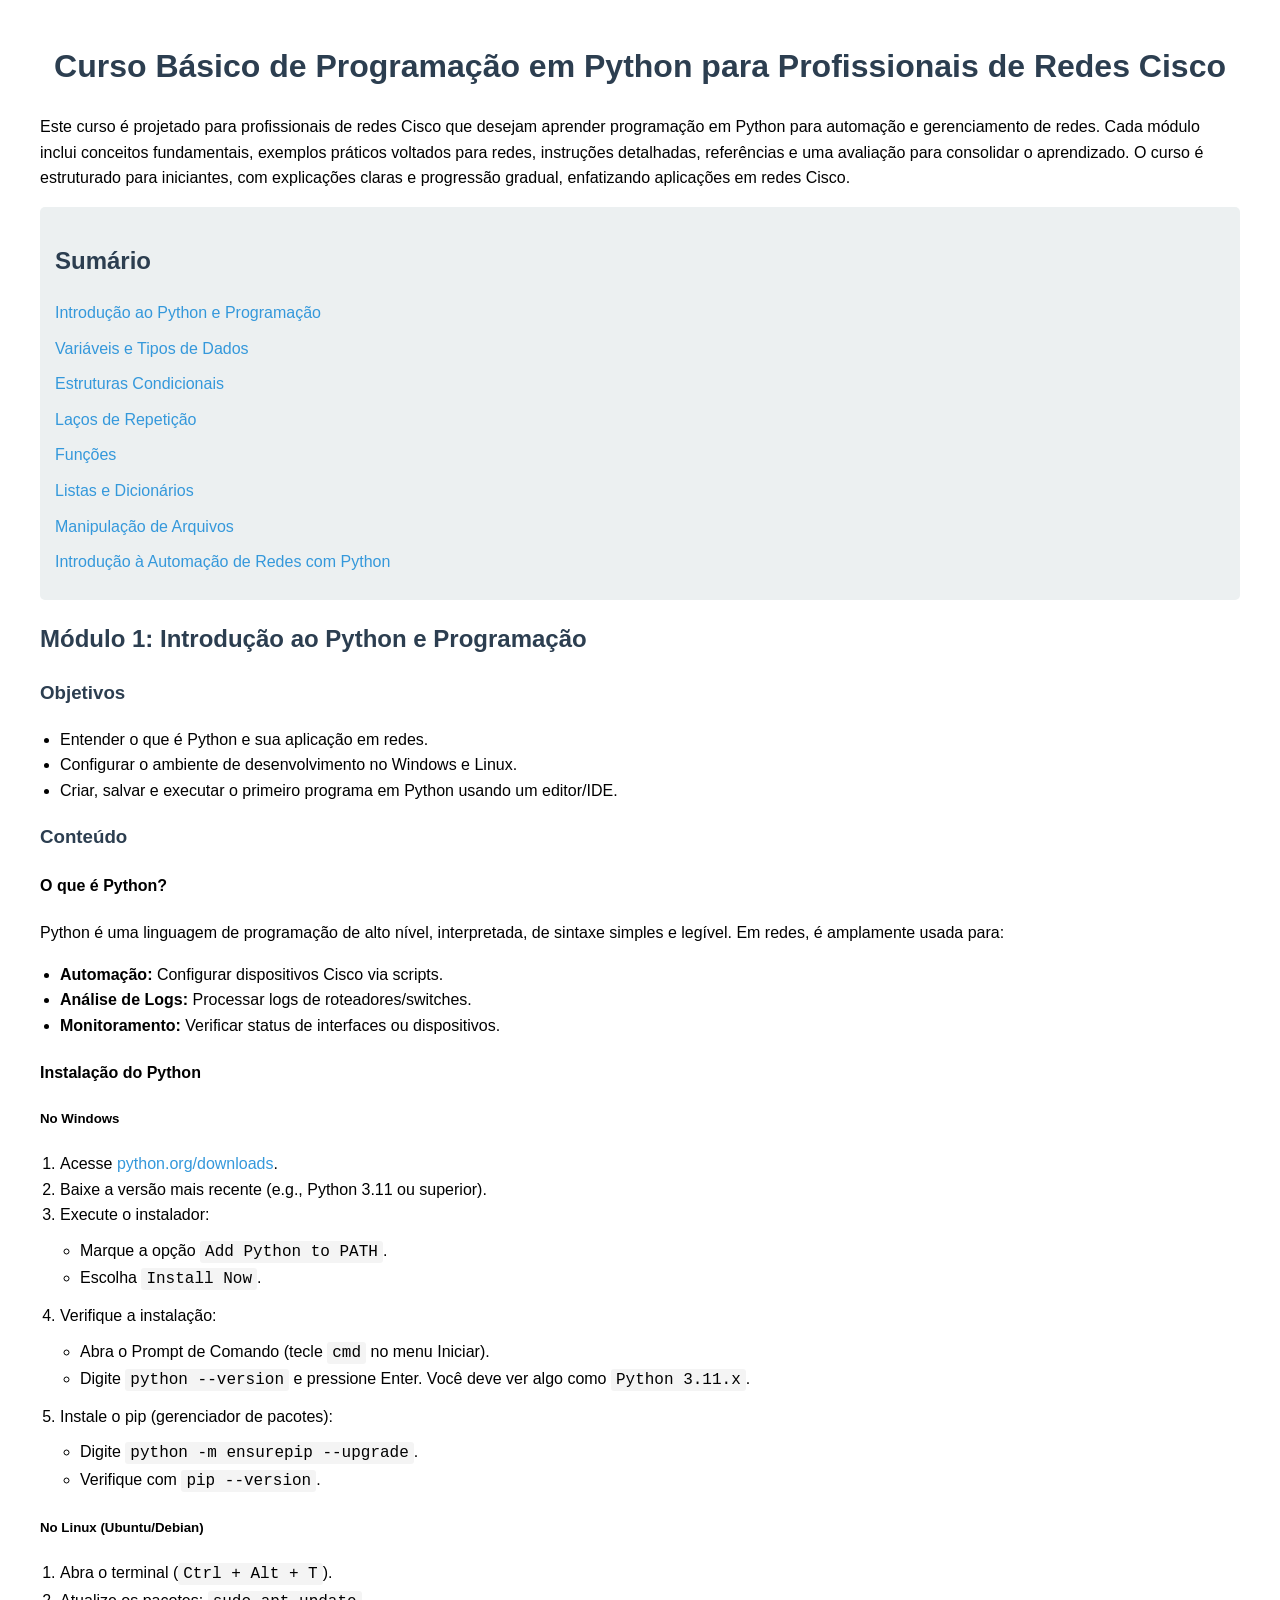
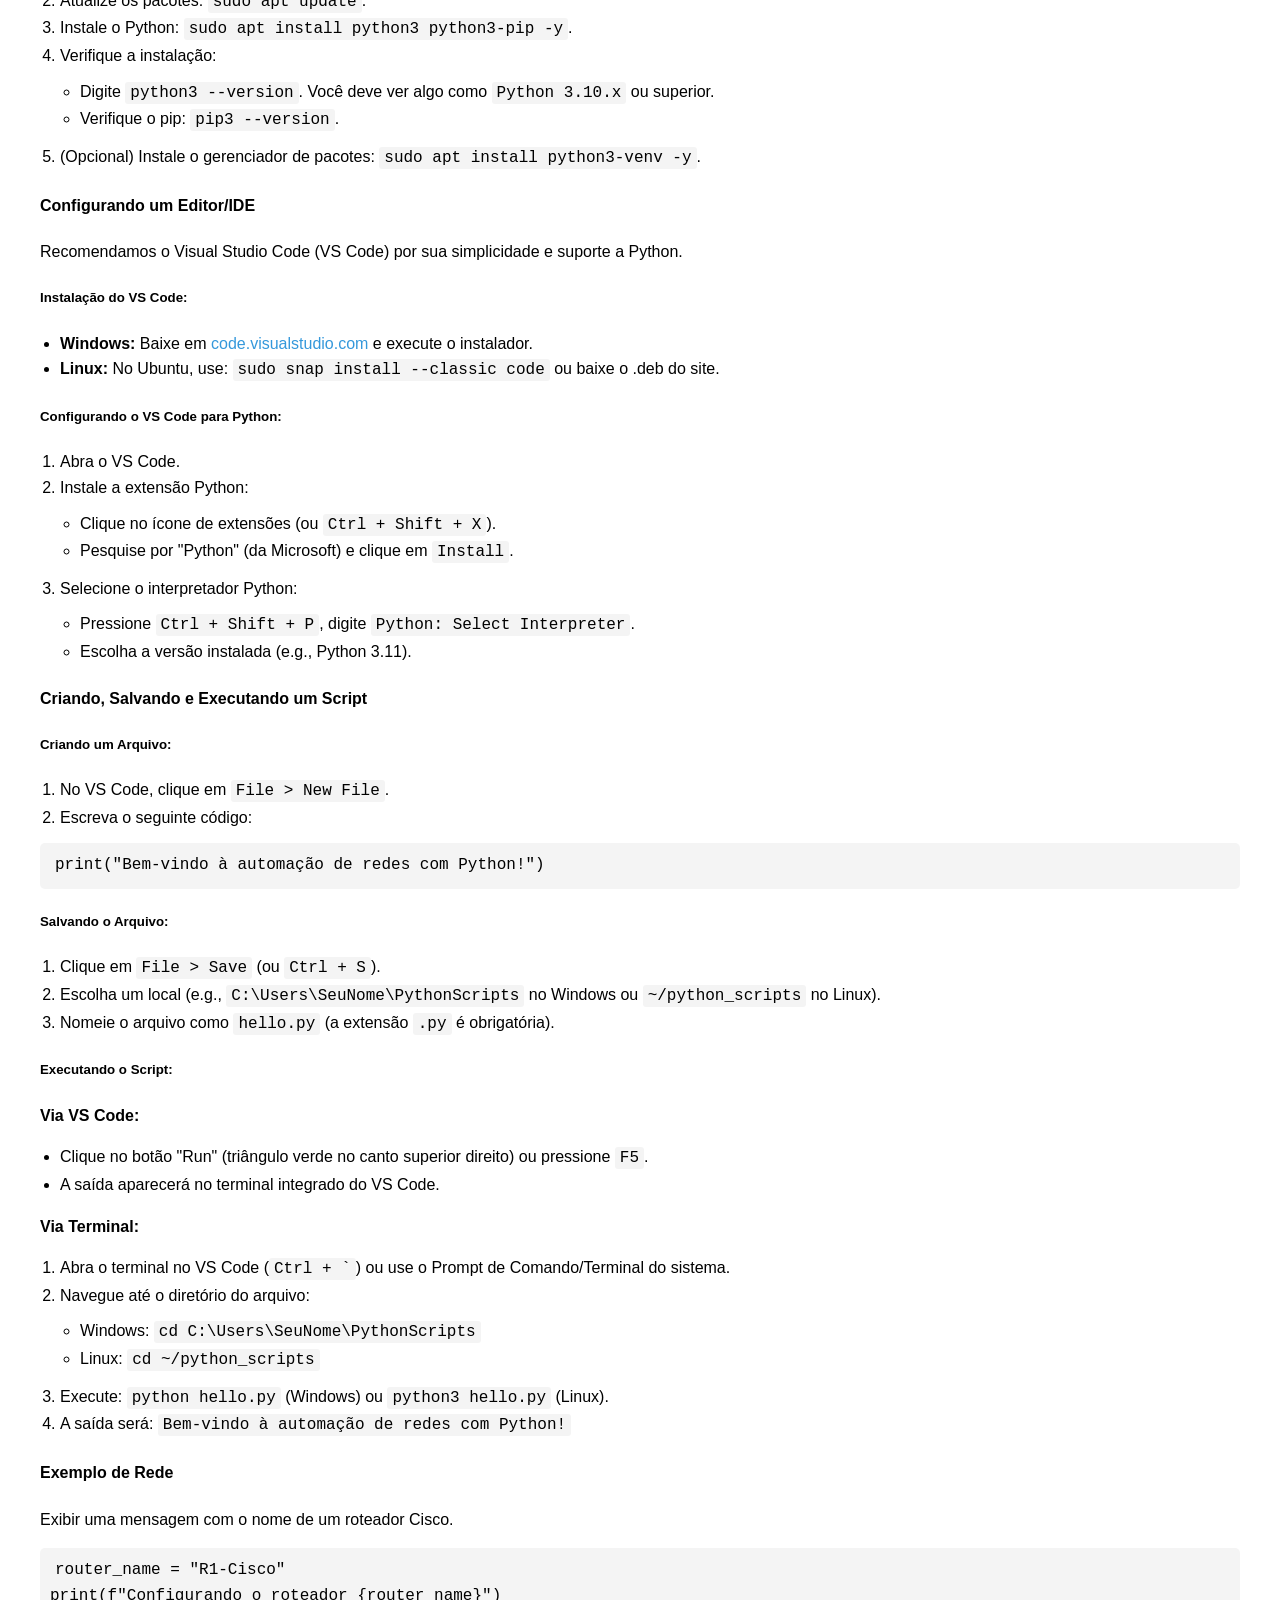
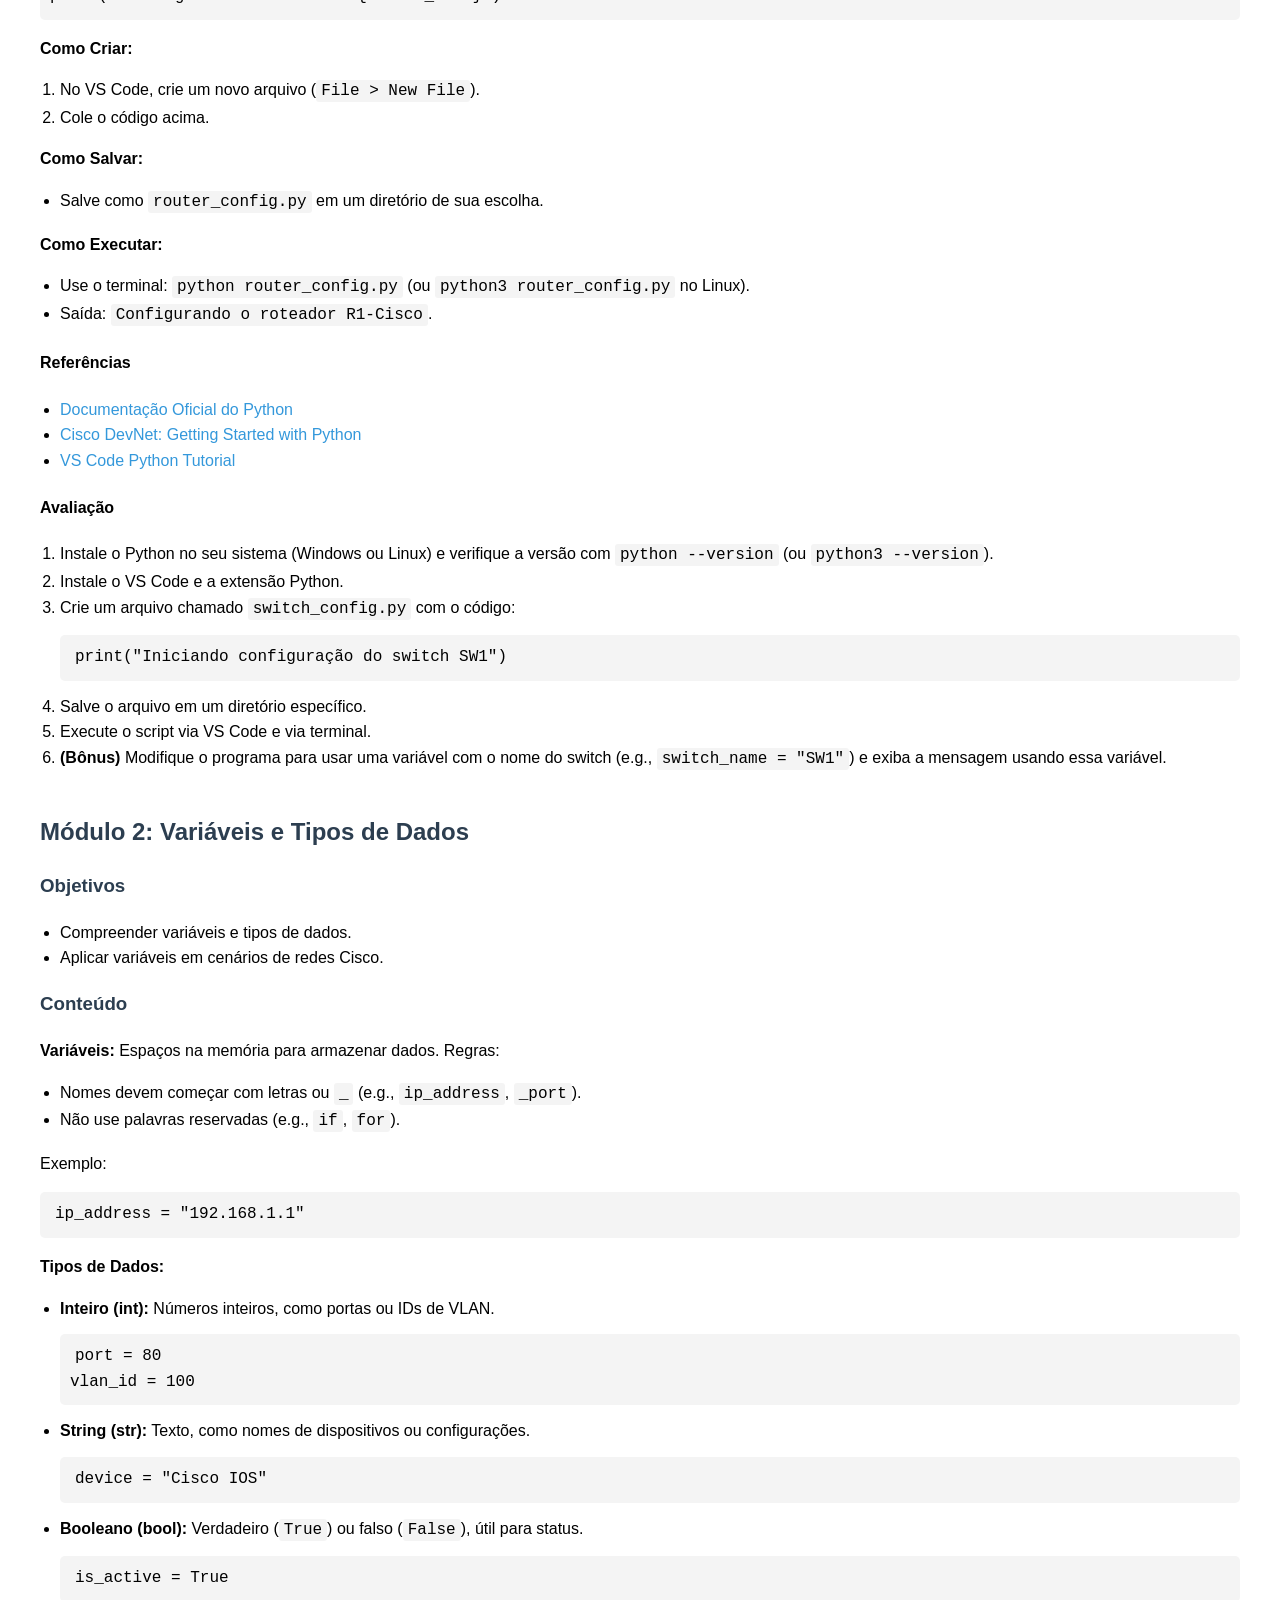
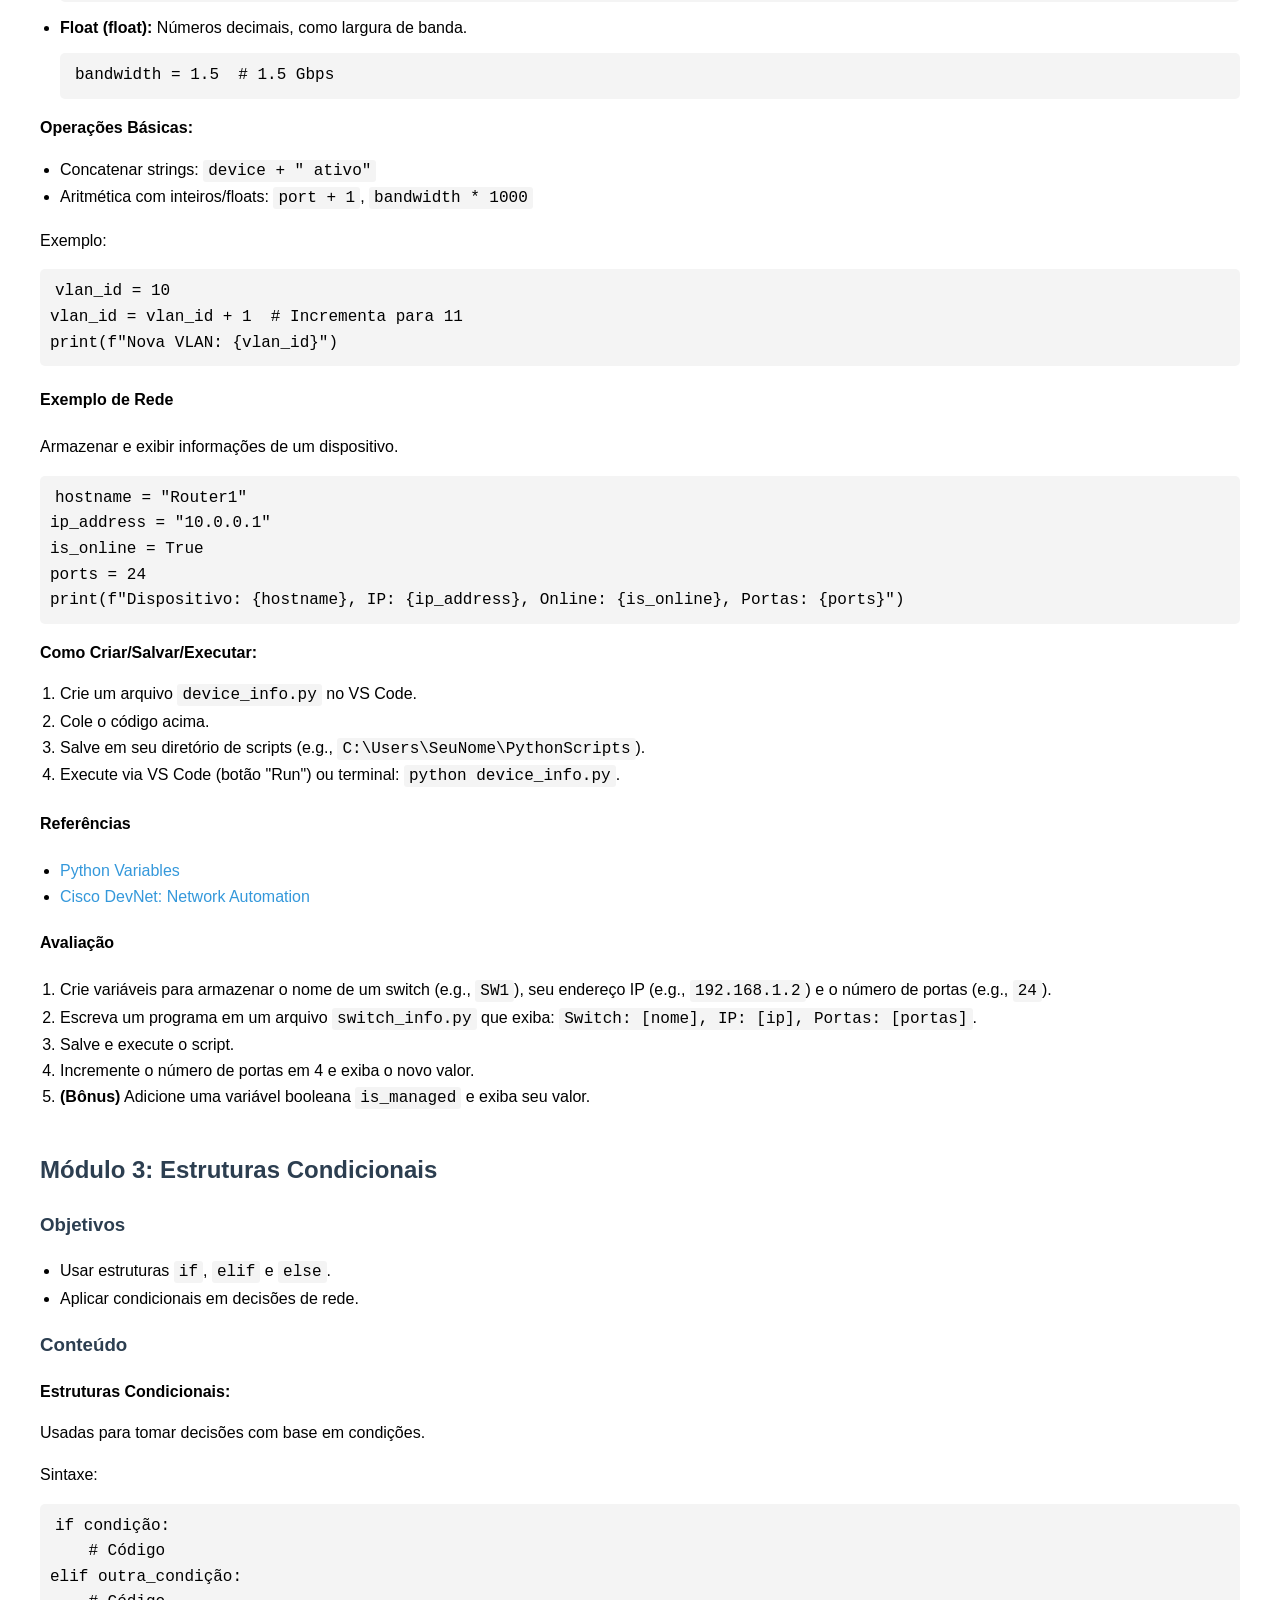
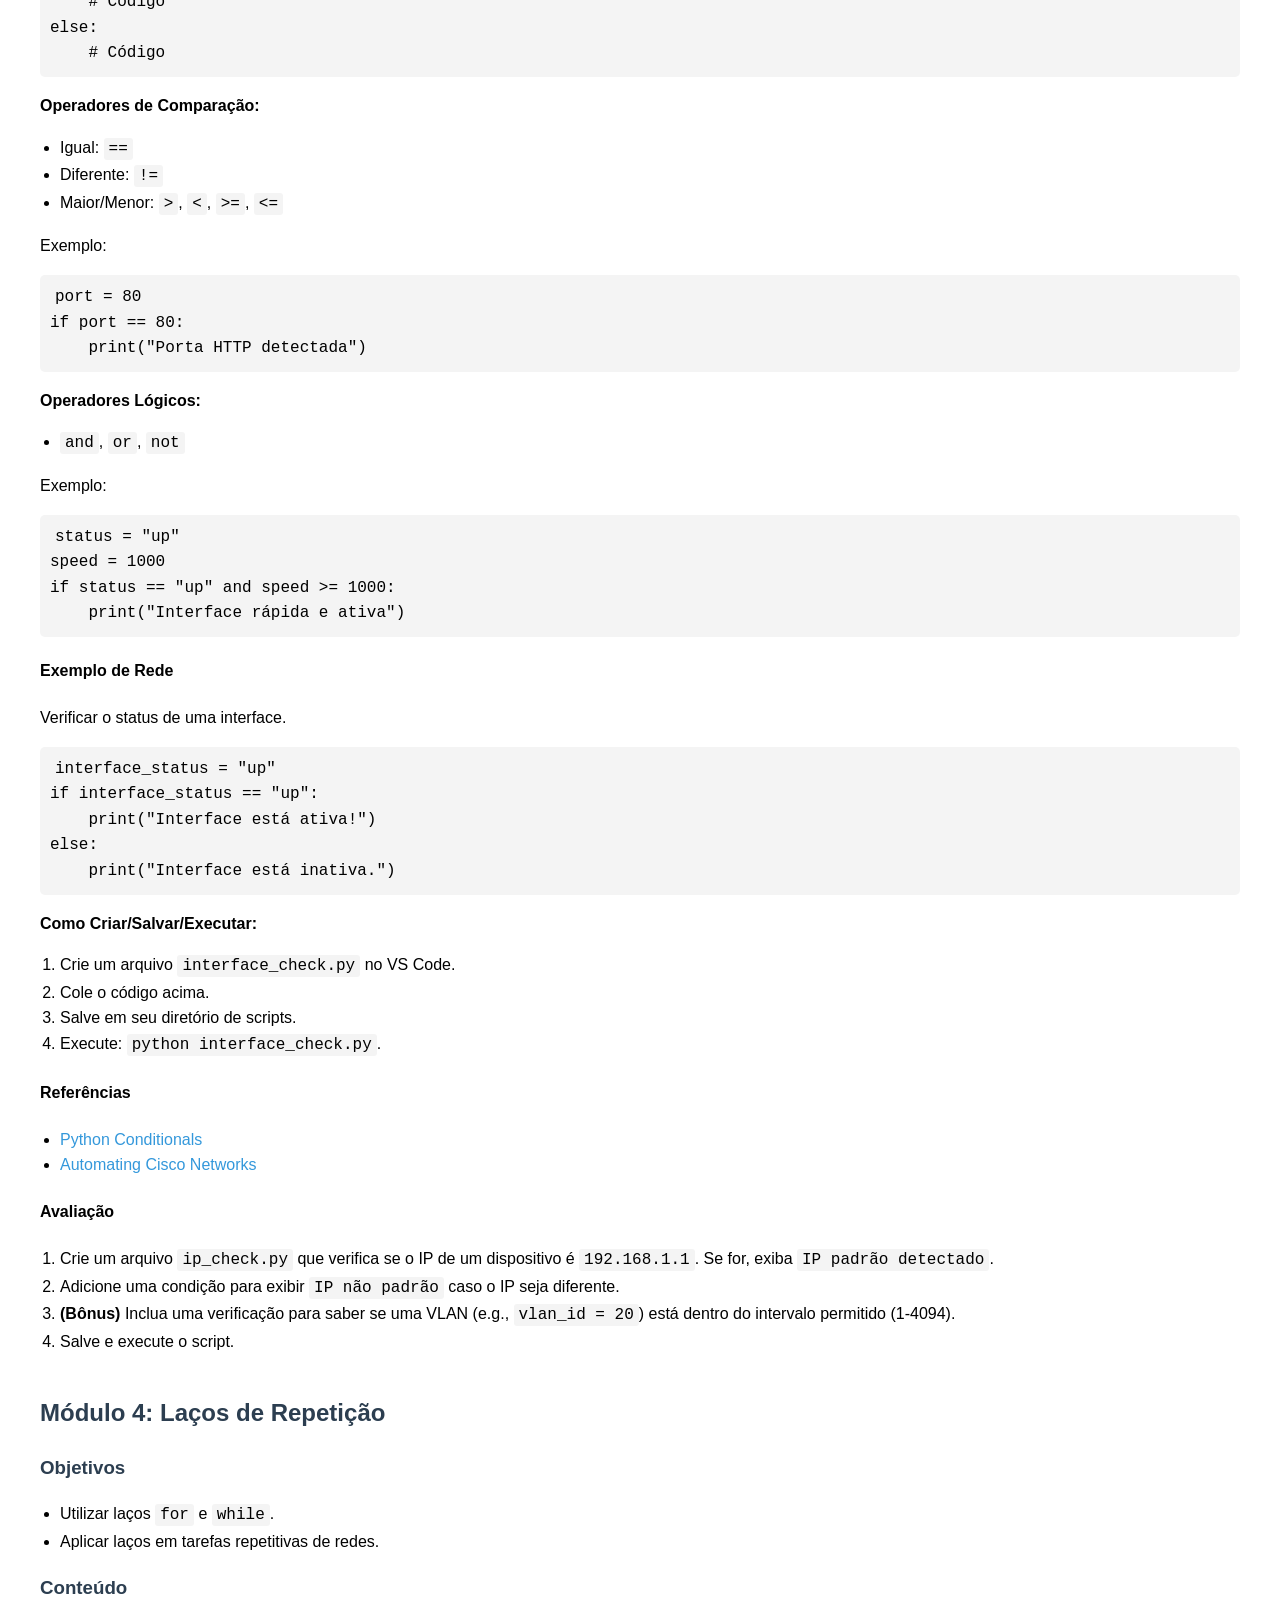
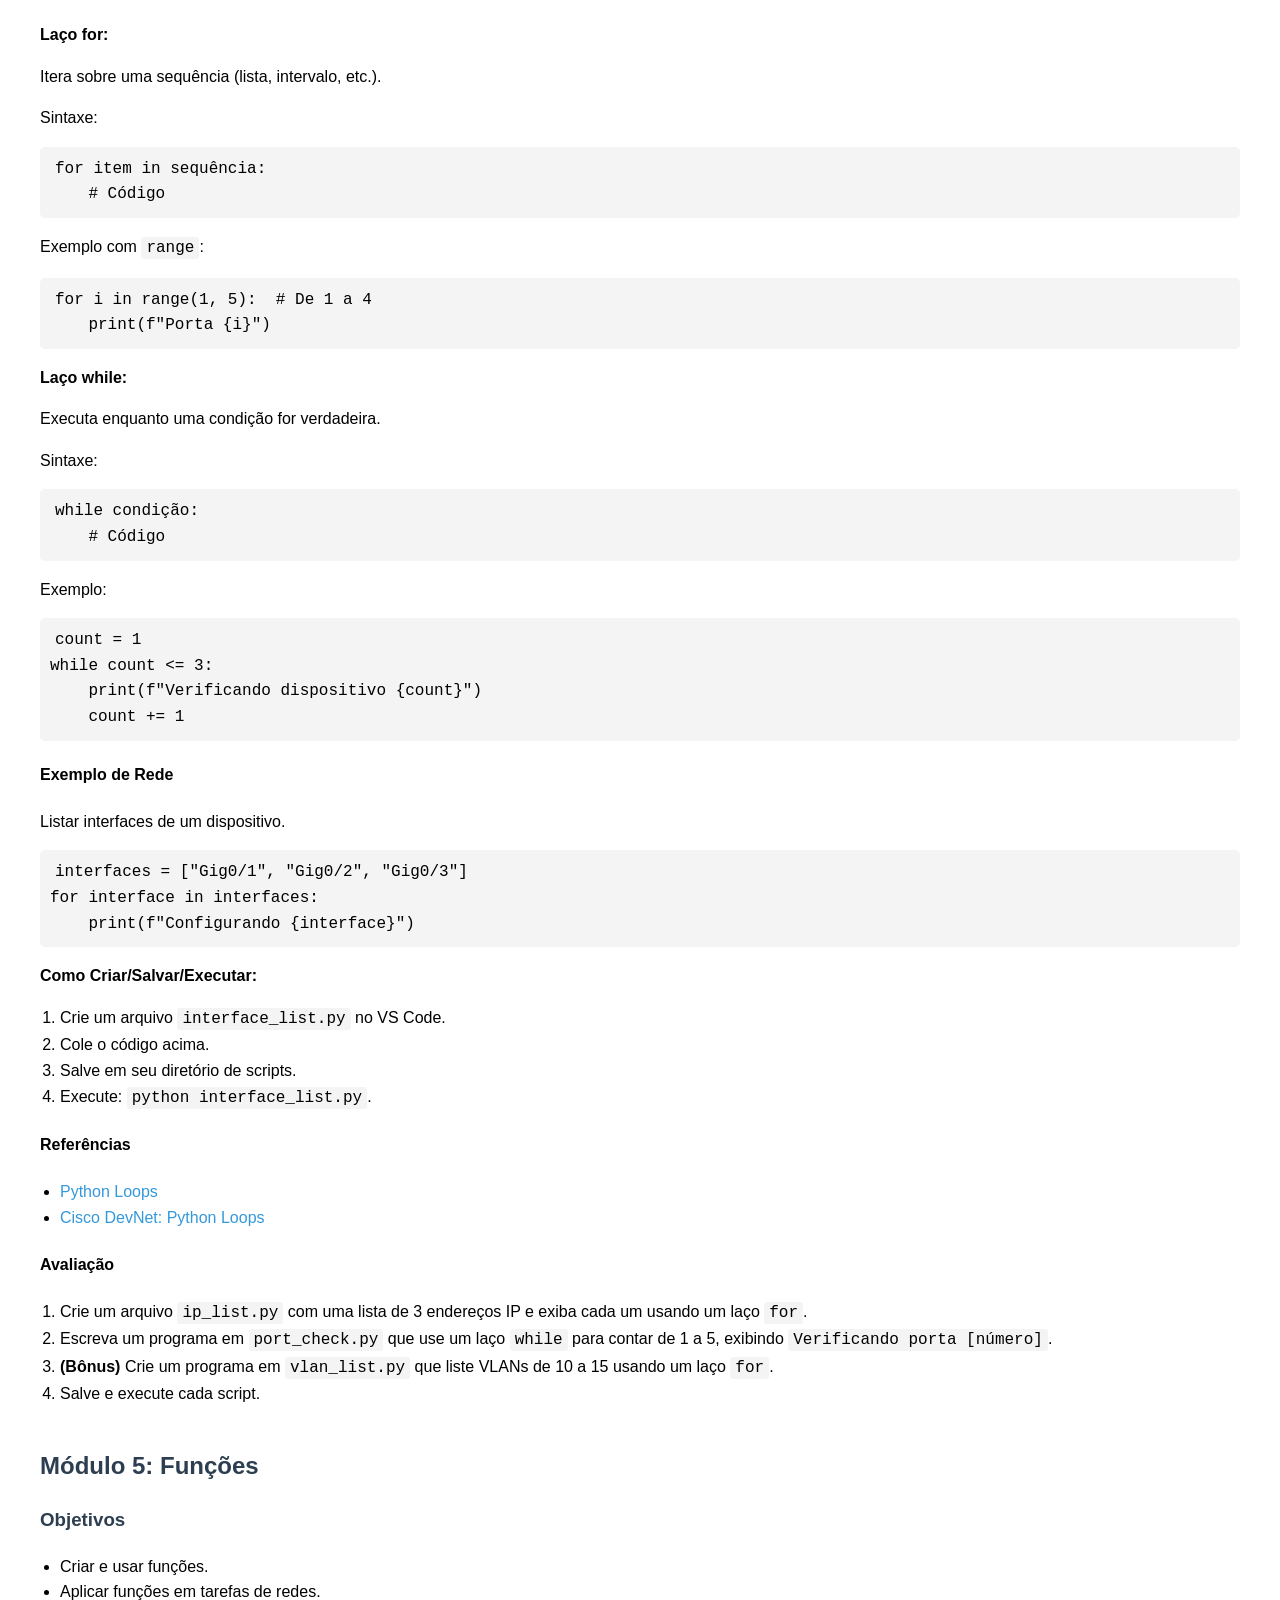
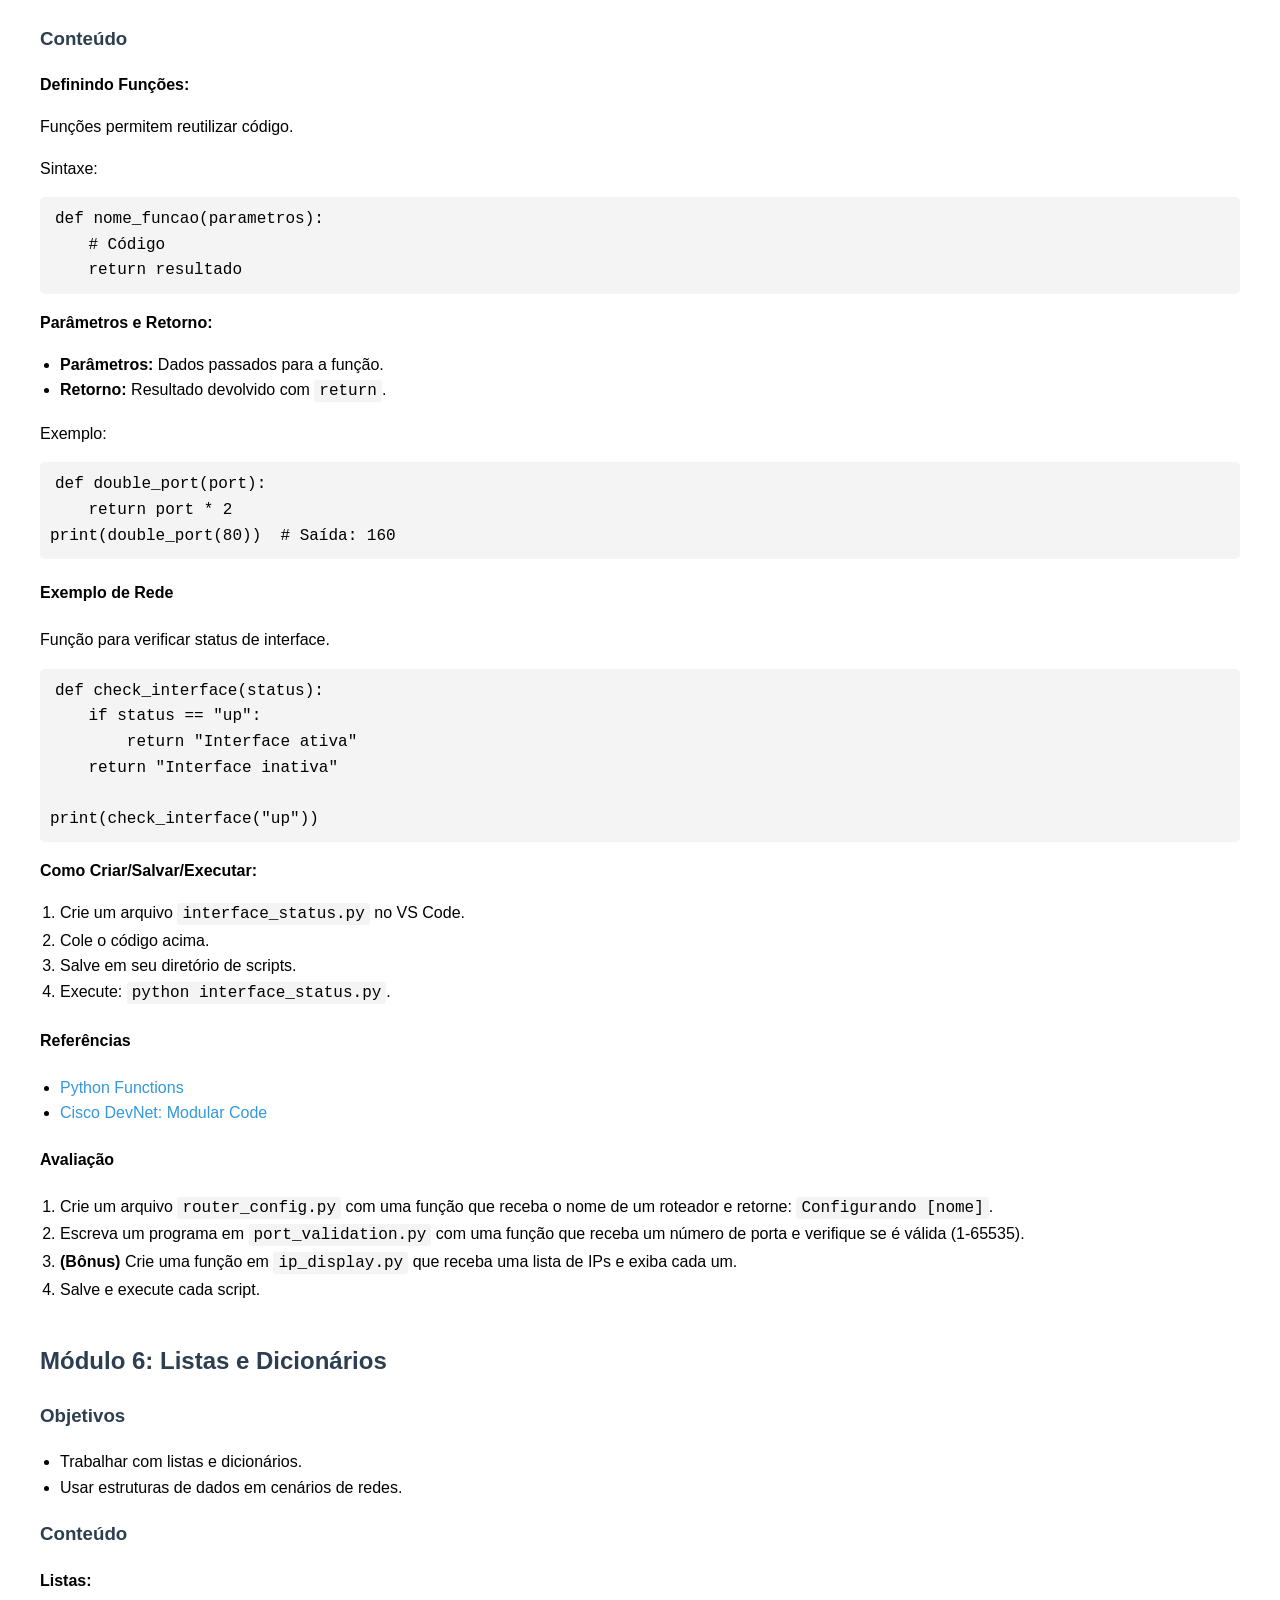
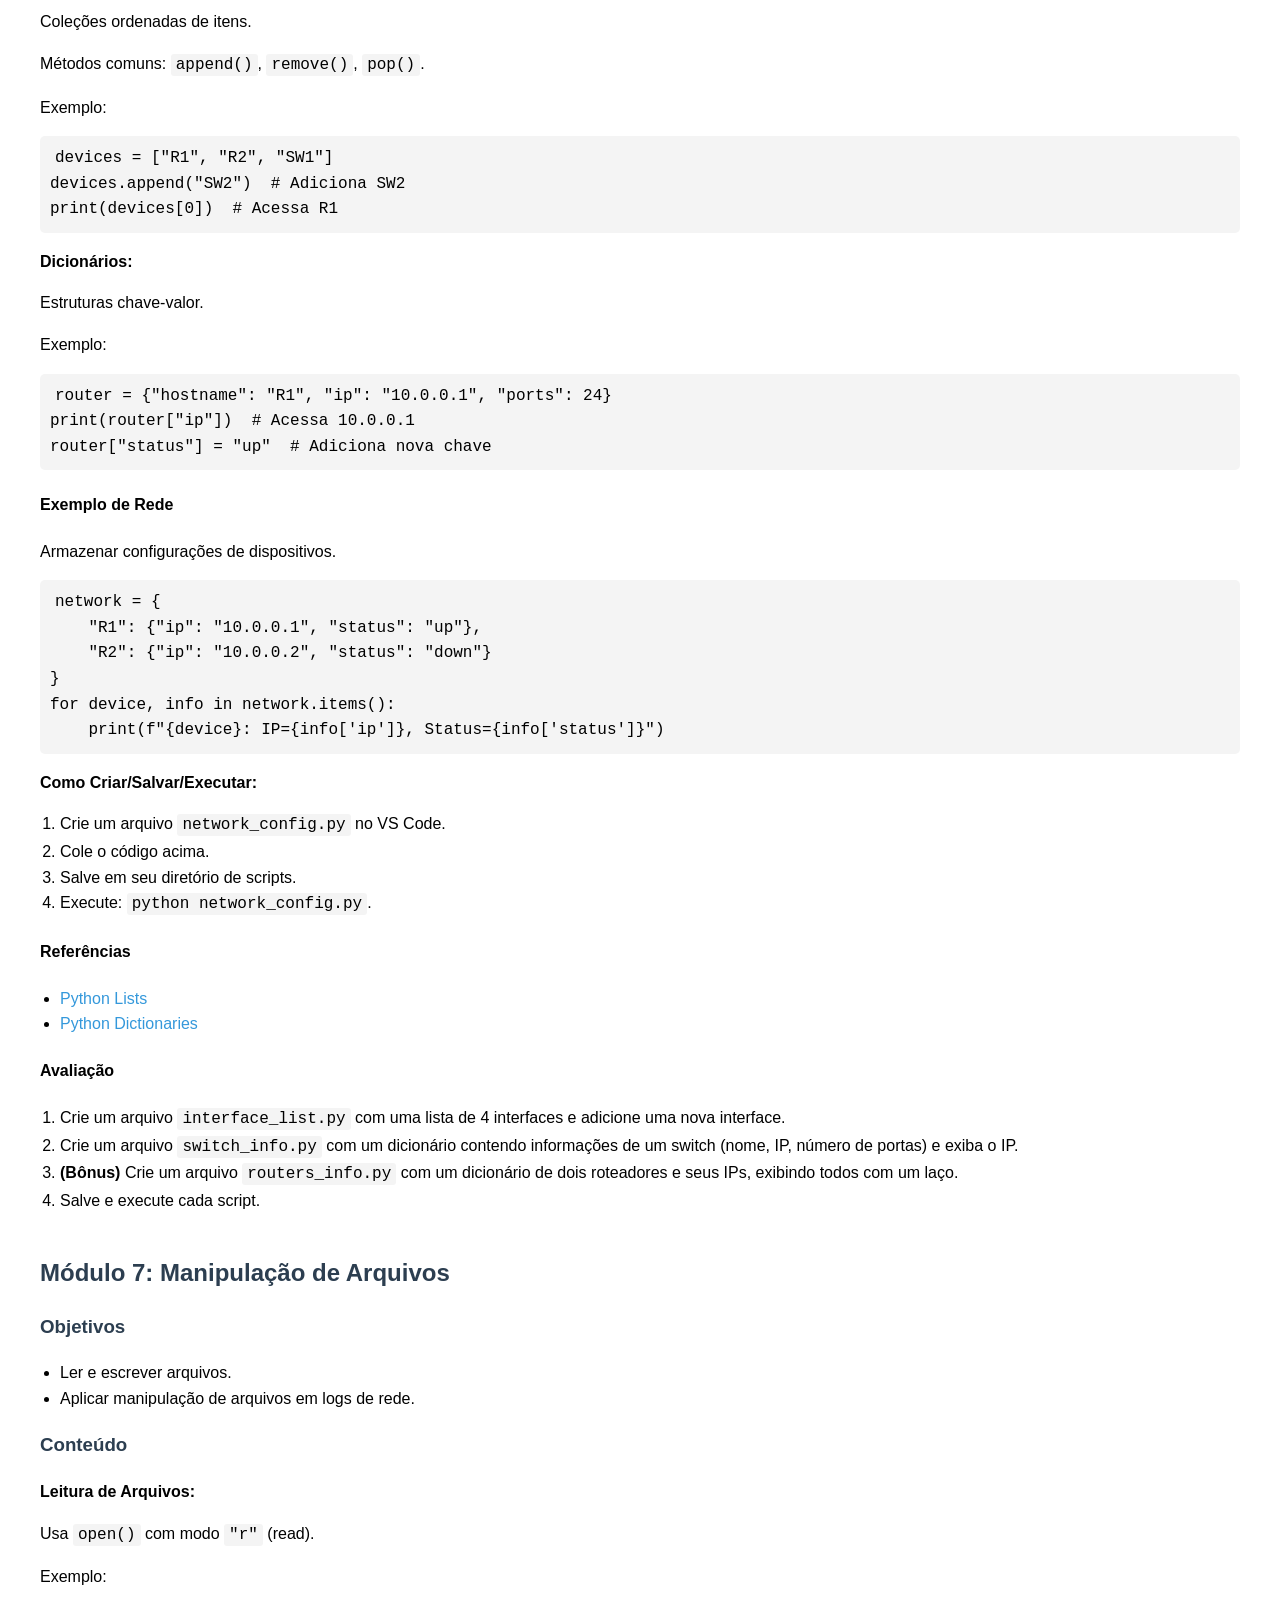
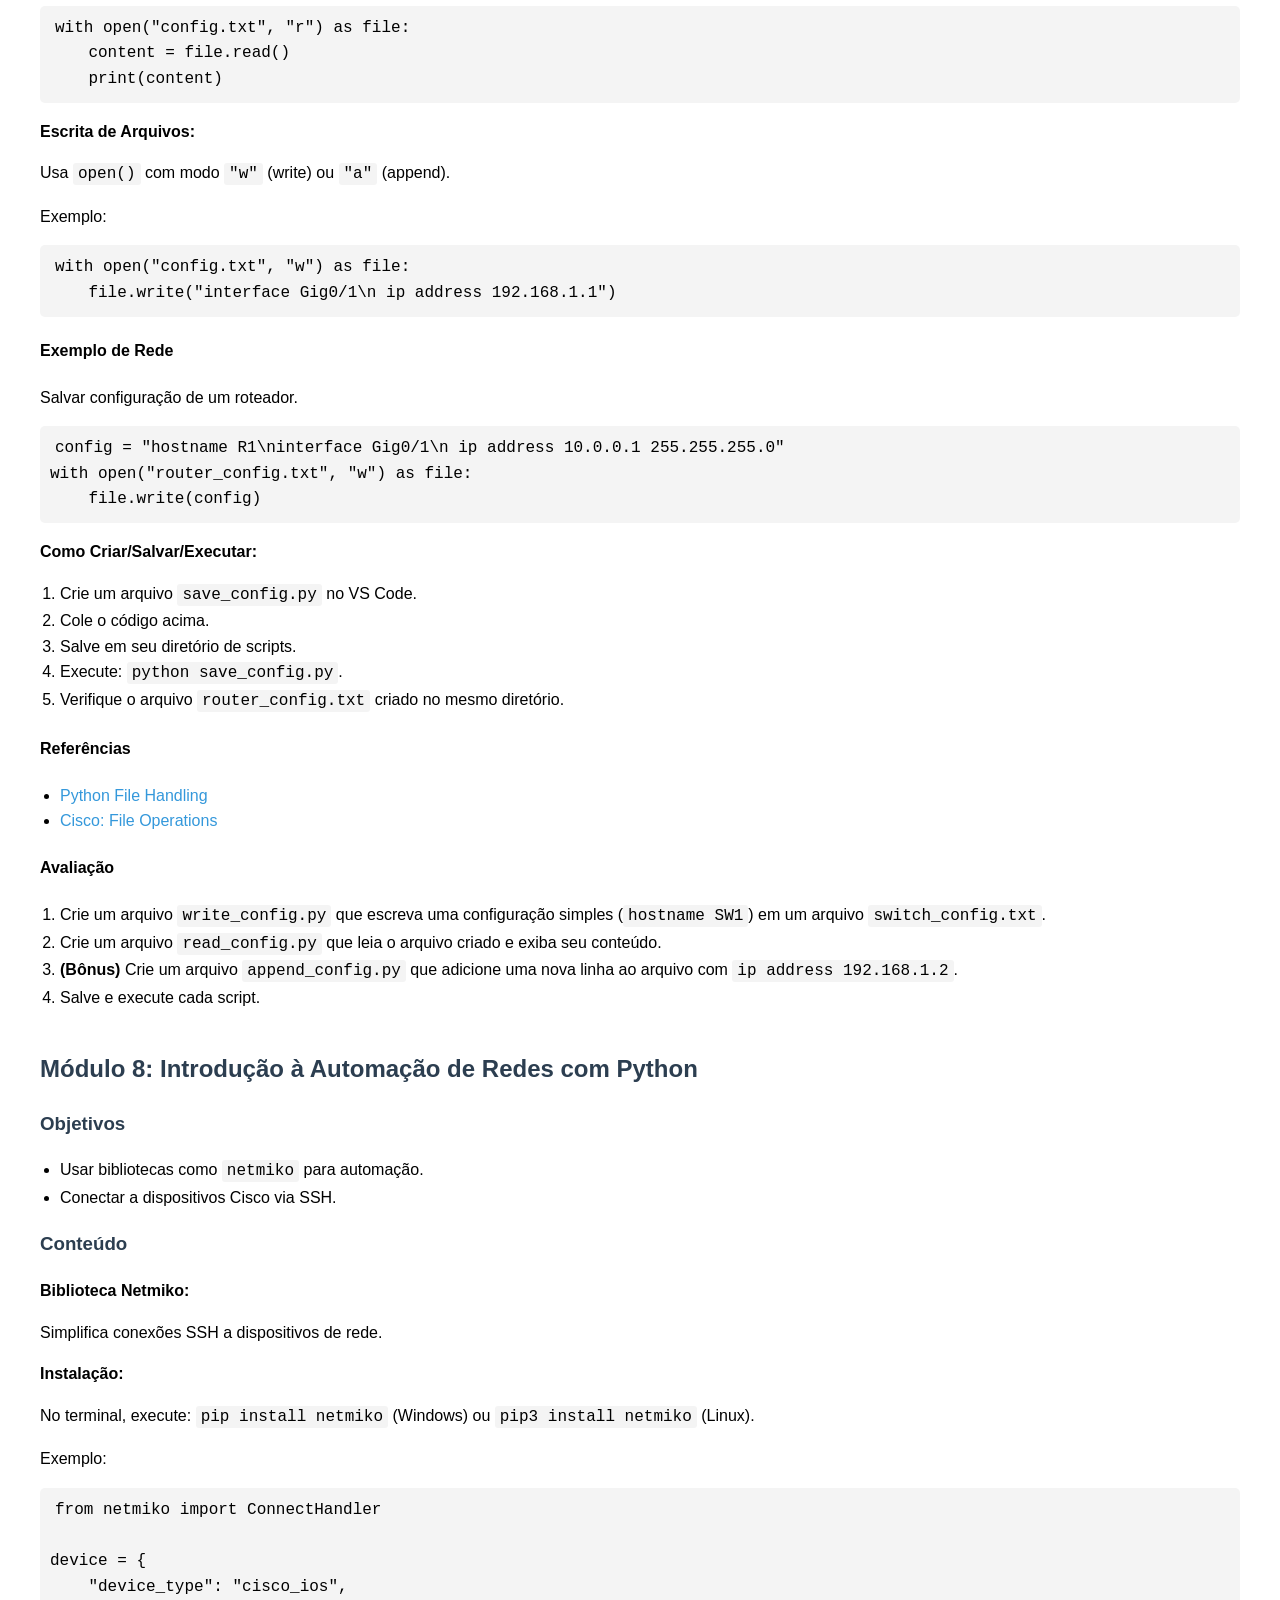
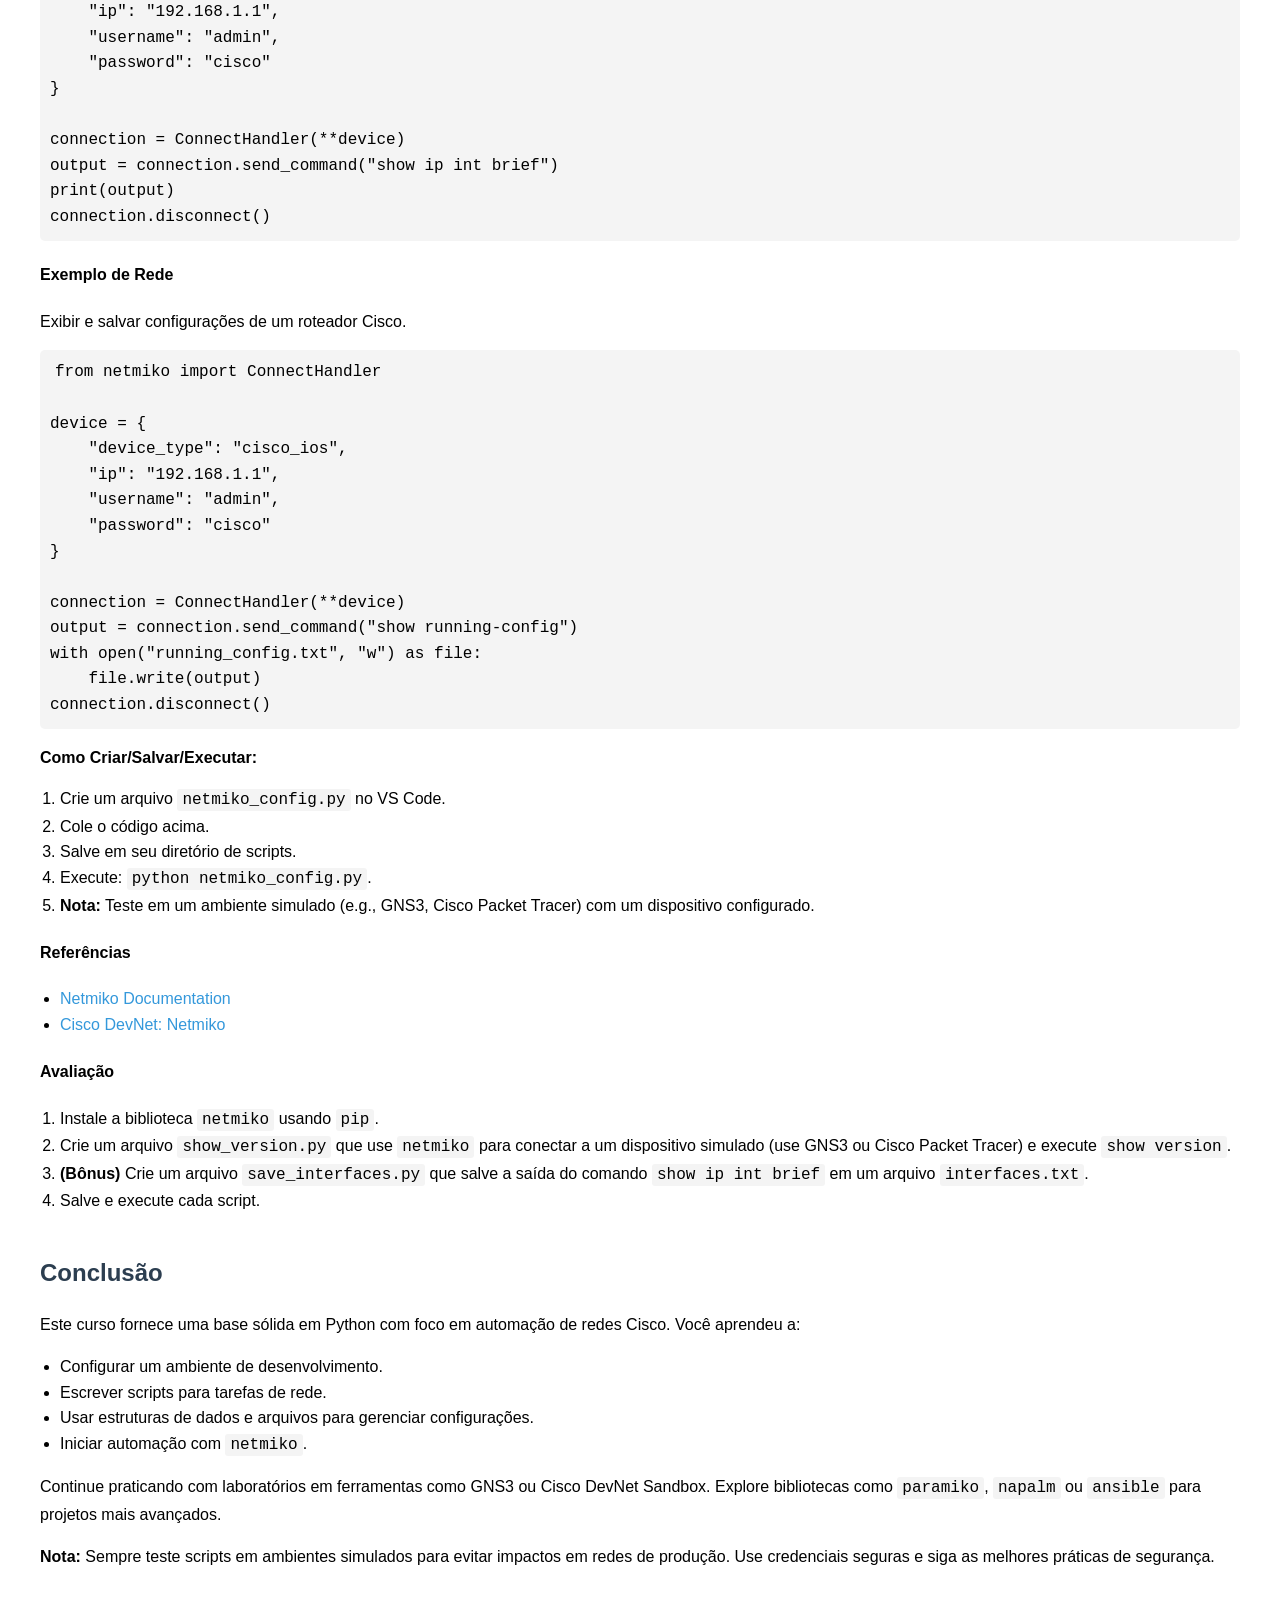
==== index.html @ 1ad1563d "Add files via upload" ====
<!DOCTYPE html>
<html lang="pt-BR">
<head>
    <meta charset="UTF-8">
    <meta name="viewport" content="width=device-width, initial-scale=1.0">
    <title>Curso Básico de Programação em Python para Profissionais de Redes Cisco</title>
    <style>
        body {
            font-family: Arial, sans-serif;
            line-height: 1.6;
            margin: 0;
            padding: 20px;
            max-width: 1200px;
            margin: 0 auto;
        }
        h1, h2, h3 {
            color: #2c3e50;
        }
        h1 {
            text-align: center;
        }
        code {
            background: #f4f4f4;
            padding: 2px 5px;
            border-radius: 3px;
            font-family: 'Courier New', Courier, monospace;
        }
        pre {
            background: #f4f4f4;
            padding: 10px;
            border-radius: 5px;
            overflow-x: auto;
        }
        ul, ol {
            margin: 10px 0;
            padding-left: 20px;
        }
        a {
            color: #3498db;
            text-decoration: none;
        }
        a:hover {
            text-decoration: underline;
        }
        .module {
            margin-bottom: 40px;
        }
        .sumario {
            background: #ecf0f1;
            padding: 15px;
            border-radius: 5px;
        }
        .sumario ul {
            list-style: none;
            padding: 0;
        }
        .sumario li {
            margin: 10px 0;
        }
    </style>
</head>
<body>
    <h1>Curso Básico de Programação em Python para Profissionais de Redes Cisco</h1>
    <p>Este curso é projetado para profissionais de redes Cisco que desejam aprender programação em Python para automação e gerenciamento de redes. Cada módulo inclui conceitos fundamentais, exemplos práticos voltados para redes, instruções detalhadas, referências e uma avaliação para consolidar o aprendizado. O curso é estruturado para iniciantes, com explicações claras e progressão gradual, enfatizando aplicações em redes Cisco.</p>

    <div class="sumario">
        <h2>Sumário</h2>
        <ul>
            <li><a href="#módulo-1-introdução-ao-python-e-programação">Introdução ao Python e Programação</a></li>
            <li><a href="#módulo-2-variáveis-e-tipos-de-dados">Variáveis e Tipos de Dados</a></li>
            <li><a href="#módulo-3-estruturas-condicionais">Estruturas Condicionais</a></li>
            <li><a href="#módulo-4-laços-de-repetição">Laços de Repetição</a></li>
            <li><a href="#módulo-5-funções">Funções</a></li>
            <li><a href="#módulo-6-listas-e-dicionários">Listas e Dicionários</a></li>
            <li><a href="#módulo-7-manipulação-de-arquivos">Manipulação de Arquivos</a></li>
            <li><a href="#módulo-8-introdução-à-automatização-de-redes-com-python">Introdução à Automação de Redes com Python</a></li>
        </ul>
    </div>

    <div class="module" id="módulo-1-introdução-ao-python-e-programação">
        <h2>Módulo 1: Introdução ao Python e Programação</h2>
        <h3>Objetivos</h3>
        <ul>
            <li>Entender o que é Python e sua aplicação em redes.</li>
            <li>Configurar o ambiente de desenvolvimento no Windows e Linux.</li>
            <li>Criar, salvar e executar o primeiro programa em Python usando um editor/IDE.</li>
        </ul>

        <h3>Conteúdo</h3>
        <h4>O que é Python?</h4>
        <p>Python é uma linguagem de programação de alto nível, interpretada, de sintaxe simples e legível. Em redes, é amplamente usada para:</p>
        <ul>
            <li><strong>Automação:</strong> Configurar dispositivos Cisco via scripts.</li>
            <li><strong>Análise de Logs:</strong> Processar logs de roteadores/switches.</li>
            <li><strong>Monitoramento:</strong> Verificar status de interfaces ou dispositivos.</li>
        </ul>

        <h4>Instalação do Python</h4>
        <h5>No Windows</h5>
        <ol>
            <li>Acesse <a href="https://www.python.org/downloads/">python.org/downloads</a>.</li>
            <li>Baixe a versão mais recente (e.g., Python 3.11 ou superior).</li>
            <li>Execute o instalador:
                <ul>
                    <li>Marque a opção <code>Add Python to PATH</code>.</li>
                    <li>Escolha <code>Install Now</code>.</li>
                </ul>
            </li>
            <li>Verifique a instalação:
                <ul>
                    <li>Abra o Prompt de Comando (tecle <code>cmd</code> no menu Iniciar).</li>
                    <li>Digite <code>python --version</code> e pressione Enter. Você deve ver algo como <code>Python 3.11.x</code>.</li>
                </ul>
            </li>
            <li>Instale o pip (gerenciador de pacotes):
                <ul>
                    <li>Digite <code>python -m ensurepip --upgrade</code>.</li>
                    <li>Verifique com <code>pip --version</code>.</li>
                </ul>
            </li>
        </ol>

        <h5>No Linux (Ubuntu/Debian)</h5>
        <ol>
            <li>Abra o terminal (<code>Ctrl + Alt + T</code>).</li>
            <li>Atualize os pacotes: <code>sudo apt update</code>.</li>
            <li>Instale o Python: <code>sudo apt install python3 python3-pip -y</code>.</li>
            <li>Verifique a instalação:
                <ul>
                    <li>Digite <code>python3 --version</code>. Você deve ver algo como <code>Python 3.10.x</code> ou superior.</li>
                    <li>Verifique o pip: <code>pip3 --version</code>.</li>
                </ul>
            </li>
            <li>(Opcional) Instale o gerenciador de pacotes: <code>sudo apt install python3-venv -y</code>.</li>
        </ol>

        <h4>Configurando um Editor/IDE</h4>
        <p>Recomendamos o Visual Studio Code (VS Code) por sua simplicidade e suporte a Python.</p>
        <h5>Instalação do VS Code:</h5>
        <ul>
            <li><strong>Windows:</strong> Baixe em <a href="https://code.visualstudio.com">code.visualstudio.com</a> e execute o instalador.</li>
            <li><strong>Linux:</strong> No Ubuntu, use: <code>sudo snap install --classic code</code> ou baixe o .deb do site.</li>
        </ul>
        <h5>Configurando o VS Code para Python:</h5>
        <ol>
            <li>Abra o VS Code.</li>
            <li>Instale a extensão Python:
                <ul>
                    <li>Clique no ícone de extensões (ou <code>Ctrl + Shift + X</code>).</li>
                    <li>Pesquise por "Python" (da Microsoft) e clique em <code>Install</code>.</li>
                </ul>
            </li>
            <li>Selecione o interpretador Python:
                <ul>
                    <li>Pressione <code>Ctrl + Shift + P</code>, digite <code>Python: Select Interpreter</code>.</li>
                    <li>Escolha a versão instalada (e.g., Python 3.11).</li>
                </ul>
            </li>
        </ol>

        <h4>Criando, Salvando e Executando um Script</h4>
        <h5>Criando um Arquivo:</h5>
        <ol>
            <li>No VS Code, clique em <code>File > New File</code>.</li>
            <li>Escreva o seguinte código:</li>
        </ol>
        <pre><code class="language-python">print("Bem-vindo à automação de redes com Python!")</code></pre>

        <h5>Salvando o Arquivo:</h5>
        <ol>
            <li>Clique em <code>File > Save</code> (ou <code>Ctrl + S</code>).</li>
            <li>Escolha um local (e.g., <code>C:\Users\SeuNome\PythonScripts</code> no Windows ou <code>~/python_scripts</code> no Linux).</li>
            <li>Nomeie o arquivo como <code>hello.py</code> (a extensão <code>.py</code> é obrigatória).</li>
        </ol>

        <h5>Executando o Script:</h5>
        <p><strong>Via VS Code:</strong></p>
        <ul>
            <li>Clique no botão "Run" (triângulo verde no canto superior direito) ou pressione <code>F5</code>.</li>
            <li>A saída aparecerá no terminal integrado do VS Code.</li>
        </ul>
        <p><strong>Via Terminal:</strong></p>
        <ol>
            <li>Abra o terminal no VS Code (<code>Ctrl + `</code>) ou use o Prompt de Comando/Terminal do sistema.</li>
            <li>Navegue até o diretório do arquivo:
                <ul>
                    <li>Windows: <code>cd C:\Users\SeuNome\PythonScripts</code></li>
                    <li>Linux: <code>cd ~/python_scripts</code></li>
                </ul>
            </li>
            <li>Execute: <code>python hello.py</code> (Windows) ou <code>python3 hello.py</code> (Linux).</li>
            <li>A saída será: <code>Bem-vindo à automação de redes com Python!</code></li>
        </ol>

        <h4>Exemplo de Rede</h4>
        <p>Exibir uma mensagem com o nome de um roteador Cisco.</p>
        <pre><code class="language-python">router_name = "R1-Cisco"
print(f"Configurando o roteador {router_name}")</code></pre>
        <p><strong>Como Criar:</strong></p>
        <ol>
            <li>No VS Code, crie um novo arquivo (<code>File > New File</code>).</li>
            <li>Cole o código acima.</li>
        </ol>
        <p><strong>Como Salvar:</strong></p>
        <ul>
            <li>Salve como <code>router_config.py</code> em um diretório de sua escolha.</li>
        </ul>
        <p><strong>Como Executar:</strong></p>
        <ul>
            <li>Use o terminal: <code>python router_config.py</code> (ou <code>python3 router_config.py</code> no Linux).</li>
            <li>Saída: <code>Configurando o roteador R1-Cisco</code>.</li>
        </ul>

        <h4>Referências</h4>
        <ul>
            <li><a href="https://www.python.org/doc/">Documentação Oficial do Python</a></li>
            <li><a href="https://developer.cisco.com/learning/tracks/devnet-start/python">Cisco DevNet: Getting Started with Python</a></li>
            <li><a href="https://code.visualstudio.com/docs/python/python-tutorial">VS Code Python Tutorial</a></li>
        </ul>

        <h4>Avaliação</h4>
        <ol>
            <li>Instale o Python no seu sistema (Windows ou Linux) e verifique a versão com <code>python --version</code> (ou <code>python3 --version</code>).</li>
            <li>Instale o VS Code e a extensão Python.</li>
            <li>Crie um arquivo chamado <code>switch_config.py</code> com o código:</li>
            <pre><code class="language-python">print("Iniciando configuração do switch SW1")</code></pre>
            <li>Salve o arquivo em um diretório específico.</li>
            <li>Execute o script via VS Code e via terminal.</li>
            <li><strong>(Bônus)</strong> Modifique o programa para usar uma variável com o nome do switch (e.g., <code>switch_name = "SW1"</code>) e exiba a mensagem usando essa variável.</li>
        </ol>
    </div>

    <div class="module" id="módulo-2-variáveis-e-tipos-de-dados">
        <h2>Módulo 2: Variáveis e Tipos de Dados</h2>
        <h3>Objetivos</h3>
        <ul>
            <li>Compreender variáveis e tipos de dados.</li>
            <li>Aplicar variáveis em cenários de redes Cisco.</li>
        </ul>

        <h3>Conteúdo</h3>
        <p><strong>Variáveis:</strong> Espaços na memória para armazenar dados. Regras:</p>
        <ul>
            <li>Nomes devem começar com letras ou <code>_</code> (e.g., <code>ip_address</code>, <code>_port</code>).</li>
            <li>Não use palavras reservadas (e.g., <code>if</code>, <code>for</code>).</li>
        </ul>
        <p>Exemplo:</p>
        <pre><code class="language-python">ip_address = "192.168.1.1"</code></pre>

        <p><strong>Tipos de Dados:</strong></p>
        <ul>
            <li><strong>Inteiro (int):</strong> Números inteiros, como portas ou IDs de VLAN.</li>
            <pre><code class="language-python">port = 80
vlan_id = 100</code></pre>
            <li><strong>String (str):</strong> Texto, como nomes de dispositivos ou configurações.</li>
            <pre><code class="language-python">device = "Cisco IOS"</code></pre>
            <li><strong>Booleano (bool):</strong> Verdadeiro (<code>True</code>) ou falso (<code>False</code>), útil para status.</li>
            <pre><code class="language-python">is_active = True</code></pre>
            <li><strong>Float (float):</strong> Números decimais, como largura de banda.</li>
            <pre><code class="language-python">bandwidth = 1.5  # 1.5 Gbps</code></pre>
        </ul>

        <p><strong>Operações Básicas:</strong></p>
        <ul>
            <li>Concatenar strings: <code>device + " ativo"</code></li>
            <li>Aritmética com inteiros/floats: <code>port + 1</code>, <code>bandwidth * 1000</code></li>
        </ul>
        <p>Exemplo:</p>
        <pre><code class="language-python">vlan_id = 10
vlan_id = vlan_id + 1  # Incrementa para 11
print(f"Nova VLAN: {vlan_id}")</code></pre>

        <h4>Exemplo de Rede</h4>
        <p>Armazenar e exibir informações de um dispositivo.</p>
        <pre><code class="language-python">hostname = "Router1"
ip_address = "10.0.0.1"
is_online = True
ports = 24
print(f"Dispositivo: {hostname}, IP: {ip_address}, Online: {is_online}, Portas: {ports}")</code></pre>
        <p><strong>Como Criar/Salvar/Executar:</strong></p>
        <ol>
            <li>Crie um arquivo <code>device_info.py</code> no VS Code.</li>
            <li>Cole o código acima.</li>
            <li>Salve em seu diretório de scripts (e.g., <code>C:\Users\SeuNome\PythonScripts</code>).</li>
            <li>Execute via VS Code (botão "Run") ou terminal: <code>python device_info.py</code>.</li>
        </ol>

        <h4>Referências</h4>
        <ul>
            <li><a href="https://docs.python.org/3/tutorial/introduction.html#using-python-as-a-calculator">Python Variables</a></li>
            <li><a href="https://developer.cisco.com/learning/tracks/network-automation">Cisco DevNet: Network Automation</a></li>
        </ul>

        <h4>Avaliação</h4>
        <ol>
            <li>Crie variáveis para armazenar o nome de um switch (e.g., <code>SW1</code>), seu endereço IP (e.g., <code>192.168.1.2</code>) e o número de portas (e.g., <code>24</code>).</li>
            <li>Escreva um programa em um arquivo <code>switch_info.py</code> que exiba: <code>Switch: [nome], IP: [ip], Portas: [portas]</code>.</li>
            <li>Salve e execute o script.</li>
            <li>Incremente o número de portas em 4 e exiba o novo valor.</li>
            <li><strong>(Bônus)</strong> Adicione uma variável booleana <code>is_managed</code> e exiba seu valor.</li>
        </ol>
    </div>

    <div class="module" id="módulo-3-estruturas-condicionais">
        <h2>Módulo 3: Estruturas Condicionais</h2>
        <h3>Objetivos</h3>
        <ul>
            <li>Usar estruturas <code>if</code>, <code>elif</code> e <code>else</code>.</li>
            <li>Aplicar condicionais em decisões de rede.</li>
        </ul>

        <h3>Conteúdo</h3>
        <p><strong>Estruturas Condicionais:</strong></p>
        <p>Usadas para tomar decisões com base em condições.</p>
        <p>Sintaxe:</p>
        <pre><code class="language-python">if condição:
    # Código
elif outra_condição:
    # Código
else:
    # Código</code></pre>

        <p><strong>Operadores de Comparação:</strong></p>
        <ul>
            <li>Igual: <code>==</code></li>
            <li>Diferente: <code>!=</code></li>
            <li>Maior/Menor: <code>&gt;</code>, <code>&lt;</code>, <code>&gt;=</code>, <code>&lt;=</code></li>
        </ul>
        <p>Exemplo:</p>
        <pre><code class="language-python">port = 80
if port == 80:
    print("Porta HTTP detectada")</code></pre>

        <p><strong>Operadores Lógicos:</strong></p>
        <ul>
            <li><code>and</code>, <code>or</code>, <code>not</code></li>
        </ul>
        <p>Exemplo:</p>
        <pre><code class="language-python">status = "up"
speed = 1000
if status == "up" and speed >= 1000:
    print("Interface rápida e ativa")</code></pre>

        <h4>Exemplo de Rede</h4>
        <p>Verificar o status de uma interface.</p>
        <pre><code class="language-python">interface_status = "up"
if interface_status == "up":
    print("Interface está ativa!")
else:
    print("Interface está inativa.")</code></pre>
        <p><strong>Como Criar/Salvar/Executar:</strong></p>
        <ol>
            <li>Crie um arquivo <code>interface_check.py</code> no VS Code.</li>
            <li>Cole o código acima.</li>
            <li>Salve em seu diretório de scripts.</li>
            <li>Execute: <code>python interface_check.py</code>.</li>
        </ol>

        <h4>Referências</h4>
        <ul>
            <li><a href="https://docs.python.org/3/tutorial/controlflow.html#if-statements">Python Conditionals</a></li>
            <li><a href="https://developer.cisco.com/docs/automation">Automating Cisco Networks</a></li>
        </ul>

        <h4>Avaliação</h4>
        <ol>
            <li>Crie um arquivo <code>ip_check.py</code> que verifica se o IP de um dispositivo é <code>192.168.1.1</code>. Se for, exiba <code>IP padrão detectado</code>.</li>
            <li>Adicione uma condição para exibir <code>IP não padrão</code> caso o IP seja diferente.</li>
            <li><strong>(Bônus)</strong> Inclua uma verificação para saber se uma VLAN (e.g., <code>vlan_id = 20</code>) está dentro do intervalo permitido (1-4094).</li>
            <li>Salve e execute o script.</li>
        </ol>
    </div>

    <div class="module" id="módulo-4-laços-de-repetição">
        <h2>Módulo 4: Laços de Repetição</h2>
        <h3>Objetivos</h3>
        <ul>
            <li>Utilizar laços <code>for</code> e <code>while</code>.</li>
            <li>Aplicar laços em tarefas repetitivas de redes.</li>
        </ul>

        <h3>Conteúdo</h3>
        <p><strong>Laço for:</strong></p>
        <p>Itera sobre uma sequência (lista, intervalo, etc.).</p>
        <p>Sintaxe:</p>
        <pre><code class="language-python">for item in sequência:
    # Código</code></pre>
        <p>Exemplo com <code>range</code>:</p>
        <pre><code class="language-python">for i in range(1, 5):  # De 1 a 4
    print(f"Porta {i}")</code></pre>

        <p><strong>Laço while:</strong></p>
        <p>Executa enquanto uma condição for verdadeira.</p>
        <p>Sintaxe:</p>
        <pre><code class="language-python">while condição:
    # Código</code></pre>
        <p>Exemplo:</p>
        <pre><code class="language-python">count = 1
while count <= 3:
    print(f"Verificando dispositivo {count}")
    count += 1</code></pre>

        <h4>Exemplo de Rede</h4>
        <p>Listar interfaces de um dispositivo.</p>
        <pre><code class="language-python">interfaces = ["Gig0/1", "Gig0/2", "Gig0/3"]
for interface in interfaces:
    print(f"Configurando {interface}")</code></pre>
        <p><strong>Como Criar/Salvar/Executar:</strong></p>
        <ol>
            <li>Crie um arquivo <code>interface_list.py</code> no VS Code.</li>
            <li>Cole o código acima.</li>
            <li>Salve em seu diretório de scripts.</li>
            <li>Execute: <code>python interface_list.py</code>.</li>
        </ol>

        <h4>Referências</h4>
        <ul>
            <li><a href="https://docs.python.org/3/tutorial/controlflow.html#for-statements">Python Loops</a></li>
            <li><a href="https://developer.cisco.com/docs/python-loops">Cisco DevNet: Python Loops</a></li>
        </ul>

        <h4>Avaliação</h4>
        <ol>
            <li>Crie um arquivo <code>ip_list.py</code> com uma lista de 3 endereços IP e exiba cada um usando um laço <code>for</code>.</li>
            <li>Escreva um programa em <code>port_check.py</code> que use um laço <code>while</code> para contar de 1 a 5, exibindo <code>Verificando porta [número]</code>.</li>
            <li><strong>(Bônus)</strong> Crie um programa em <code>vlan_list.py</code> que liste VLANs de 10 a 15 usando um laço <code>for</code>.</li>
            <li>Salve e execute cada script.</li>
        </ol>
    </div>

    <div class="module" id="módulo-5-funções">
        <h2>Módulo 5: Funções</h2>
        <h3>Objetivos</h3>
        <ul>
            <li>Criar e usar funções.</li>
            <li>Aplicar funções em tarefas de redes.</li>
        </ul>

        <h3>Conteúdo</h3>
        <p><strong>Definindo Funções:</strong></p>
        <p>Funções permitem reutilizar código.</p>
        <p>Sintaxe:</p>
        <pre><code class="language-python">def nome_funcao(parametros):
    # Código
    return resultado</code></pre>

        <p><strong>Parâmetros e Retorno:</strong></p>
        <ul>
            <li><strong>Parâmetros:</strong> Dados passados para a função.</li>
            <li><strong>Retorno:</strong> Resultado devolvido com <code>return</code>.</li>
        </ul>
        <p>Exemplo:</p>
        <pre><code class="language-python">def double_port(port):
    return port * 2
print(double_port(80))  # Saída: 160</code></pre>

        <h4>Exemplo de Rede</h4>
        <p>Função para verificar status de interface.</p>
        <pre><code class="language-python">def check_interface(status):
    if status == "up":
        return "Interface ativa"
    return "Interface inativa"

print(check_interface("up"))</code></pre>
        <p><strong>Como Criar/Salvar/Executar:</strong></p>
        <ol>
            <li>Crie um arquivo <code>interface_status.py</code> no VS Code.</li>
            <li>Cole o código acima.</li>
            <li>Salve em seu diretório de scripts.</li>
            <li>Execute: <code>python interface_status.py</code>.</li>
        </ol>

        <h4>Referências</h4>
        <ul>
            <li><a href="https://docs.python.org/3/tutorial/controlflow.html#defining-functions">Python Functions</a></li>
            <li><a href="https://developer.cisco.com/docs/modular-code">Cisco DevNet: Modular Code</a></li>
        </ul>

        <h4>Avaliação</h4>
        <ol>
            <li>Crie um arquivo <code>router_config.py</code> com uma função que receba o nome de um roteador e retorne: <code>Configurando [nome]</code>.</li>
            <li>Escreva um programa em <code>port_validation.py</code> com uma função que receba um número de porta e verifique se é válida (1-65535).</li>
            <li><strong>(Bônus)</strong> Crie uma função em <code>ip_display.py</code> que receba uma lista de IPs e exiba cada um.</li>
            <li>Salve e execute cada script.</li>
        </ol>
    </div>

    <div class="module" id="módulo-6-listas-e-dicionários">
        <h2>Módulo 6: Listas e Dicionários</h2>
        <h3>Objetivos</h3>
        <ul>
            <li>Trabalhar com listas e dicionários.</li>
            <li>Usar estruturas de dados em cenários de redes.</li>
        </ul>

        <h3>Conteúdo</h3>
        <p><strong>Listas:</strong></p>
        <p>Coleções ordenadas de itens.</p>
        <p>Métodos comuns: <code>append()</code>, <code>remove()</code>, <code>pop()</code>.</p>
        <p>Exemplo:</p>
        <pre><code class="language-python">devices = ["R1", "R2", "SW1"]
devices.append("SW2")  # Adiciona SW2
print(devices[0])  # Acessa R1</code></pre>

        <p><strong>Dicionários:</strong></p>
        <p>Estruturas chave-valor.</p>
        <p>Exemplo:</p>
        <pre><code class="language-python">router = {"hostname": "R1", "ip": "10.0.0.1", "ports": 24}
print(router["ip"])  # Acessa 10.0.0.1
router["status"] = "up"  # Adiciona nova chave</code></pre>

        <h4>Exemplo de Rede</h4>
        <p>Armazenar configurações de dispositivos.</p>
        <pre><code class="language-python">network = {
    "R1": {"ip": "10.0.0.1", "status": "up"},
    "R2": {"ip": "10.0.0.2", "status": "down"}
}
for device, info in network.items():
    print(f"{device}: IP={info['ip']}, Status={info['status']}")</code></pre>
        <p><strong>Como Criar/Salvar/Executar:</strong></p>
        <ol>
            <li>Crie um arquivo <code>network_config.py</code> no VS Code.</li>
            <li>Cole o código acima.</li>
            <li>Salve em seu diretório de scripts.</li>
            <li>Execute: <code>python network_config.py</code>.</li>
        </ol>

        <h4>Referências</h4>
        <ul>
            <li><a href="https://docs.python.org/3/tutorial/datastructures.html#more-on-lists">Python Lists</a></li>
            <li><a href="https://docs.python.org/3/tutorial/datastructures.html#dictionaries">Python Dictionaries</a></li>
        </ul>

        <h4>Avaliação</h4>
        <ol>
            <li>Crie um arquivo <code>interface_list.py</code> com uma lista de 4 interfaces e adicione uma nova interface.</li>
            <li>Crie um arquivo <code>switch_info.py</code> com um dicionário contendo informações de um switch (nome, IP, número de portas) e exiba o IP.</li>
            <li><strong>(Bônus)</strong> Crie um arquivo <code>routers_info.py</code> com um dicionário de dois roteadores e seus IPs, exibindo todos com um laço.</li>
            <li>Salve e execute cada script.</li>
        </ol>
    </div>

    <div class="module" id="módulo-7-manipulação-de-arquivos">
        <h2>Módulo 7: Manipulação de Arquivos</h2>
        <h3>Objetivos</h3>
        <ul>
            <li>Ler e escrever arquivos.</li>
            <li>Aplicar manipulação de arquivos em logs de rede.</li>
        </ul>

        <h3>Conteúdo</h3>
        <p><strong>Leitura de Arquivos:</strong></p>
        <p>Usa <code>open()</code> com modo <code>"r"</code> (read).</p>
        <p>Exemplo:</p>
        <pre><code class="language-python">with open("config.txt", "r") as file:
    content = file.read()
    print(content)</code></pre>

        <p><strong>Escrita de Arquivos:</strong></p>
        <p>Usa <code>open()</code> com modo <code>"w"</code> (write) ou <code>"a"</code> (append).</p>
        <p>Exemplo:</p>
        <pre><code class="language-python">with open("config.txt", "w") as file:
    file.write("interface Gig0/1\n ip address 192.168.1.1")</code></pre>

        <h4>Exemplo de Rede</h4>
        <p>Salvar configuração de um roteador.</p>
        <pre><code class="language-python">config = "hostname R1\ninterface Gig0/1\n ip address 10.0.0.1 255.255.255.0"
with open("router_config.txt", "w") as file:
    file.write(config)</code></pre>
        <p><strong>Como Criar/Salvar/Executar:</strong></p>
        <ol>
            <li>Crie um arquivo <code>save_config.py</code> no VS Code.</li>
            <li>Cole o código acima.</li>
            <li>Salve em seu diretório de scripts.</li>
            <li>Execute: <code>python save_config.py</code>.</li>
            <li>Verifique o arquivo <code>router_config.txt</code> criado no mesmo diretório.</li>
        </ol>

        <h4>Referências</h4>
        <ul>
            <li><a href="https://docs.python.org/3/tutorial/inputoutput.html#reading-and-writing-files">Python File Handling</a></li>
            <li><a href="https://www.cisco.com/c/en/us/support/docs/file-operations.html">Cisco: File Operations</a></li>
        </ul>

        <h4>Avaliação</h4>
        <ol>
            <li>Crie um arquivo <code>write_config.py</code> que escreva uma configuração simples (<code>hostname SW1</code>) em um arquivo <code>switch_config.txt</code>.</li>
            <li>Crie um arquivo <code>read_config.py</code> que leia o arquivo criado e exiba seu conteúdo.</li>
            <li><strong>(Bônus)</strong> Crie um arquivo <code>append_config.py</code> que adicione uma nova linha ao arquivo com <code>ip address 192.168.1.2</code>.</li>
            <li>Salve e execute cada script.</li>
        </ol>
    </div>

    <div class="module" id="módulo-8-introdução-à-automatização-de-redes-com-python">
        <h2>Módulo 8: Introdução à Automação de Redes com Python</h2>
        <h3>Objetivos</h3>
        <ul>
            <li>Usar bibliotecas como <code>netmiko</code> para automação.</li>
            <li>Conectar a dispositivos Cisco via SSH.</li>
        </ul>

        <h3>Conteúdo</h3>
        <p><strong>Biblioteca Netmiko:</strong></p>
        <p>Simplifica conexões SSH a dispositivos de rede.</p>
        <p><strong>Instalação:</strong></p>
        <p>No terminal, execute: <code>pip install netmiko</code> (Windows) ou <code>pip3 install netmiko</code> (Linux).</p>
        <p>Exemplo:</p>
        <pre><code class="language-python">from netmiko import ConnectHandler

device = {
    "device_type": "cisco_ios",
    "ip": "192.168.1.1",
    "username": "admin",
    "password": "cisco"
}

connection = ConnectHandler(**device)
output = connection.send_command("show ip int brief")
print(output)
connection.disconnect()</code></pre>

        <h4>Exemplo de Rede</h4>
        <p>Exibir e salvar configurações de um roteador Cisco.</p>
        <pre><code class="language-python">from netmiko import ConnectHandler

device = {
    "device_type": "cisco_ios",
    "ip": "192.168.1.1",
    "username": "admin",
    "password": "cisco"
}

connection = ConnectHandler(**device)
output = connection.send_command("show running-config")
with open("running_config.txt", "w") as file:
    file.write(output)
connection.disconnect()</code></pre>
        <p><strong>Como Criar/Salvar/Executar:</strong></p>
        <ol>
            <li>Crie um arquivo <code>netmiko_config.py</code> no VS Code.</li>
            <li>Cole o código acima.</li>
            <li>Salve em seu diretório de scripts.</li>
            <li>Execute: <code>python netmiko_config.py</code>.</li>
            <li><strong>Nota:</strong> Teste em um ambiente simulado (e.g., GNS3, Cisco Packet Tracer) com um dispositivo configurado.</li>
        </ol>

        <h4>Referências</h4>
        <ul>
            <li><a href="https://pynet.twb-tech.com/netmiko.html">Netmiko Documentation</a></li>
            <li><a href="https://developer.cisco.com/docs/netmiko">Cisco DevNet: Netmiko</a></li>
        </ul>

        <h4>Avaliação</h4>
        <ol>
            <li>Instale a biblioteca <code>netmiko</code> usando <code>pip</code>.</li>
            <li>Crie um arquivo <code>show_version.py</code> que use <code>netmiko</code> para conectar a um dispositivo simulado (use GNS3 ou Cisco Packet Tracer) e execute <code>show version</code>.</li>
            <li><strong>(Bônus)</strong> Crie um arquivo <code>save_interfaces.py</code> que salve a saída do comando <code>show ip int brief</code> em um arquivo <code>interfaces.txt</code>.</li>
            <li>Salve e execute cada script.</li>
        </ol>
    </div>

    <div class="module">
        <h2>Conclusão</h2>
        <p>Este curso fornece uma base sólida em Python com foco em automação de redes Cisco. Você aprendeu a:</p>
        <ul>
            <li>Configurar um ambiente de desenvolvimento.</li>
            <li>Escrever scripts para tarefas de rede.</li>
            <li>Usar estruturas de dados e arquivos para gerenciar configurações.</li>
            <li>Iniciar automação com <code>netmiko</code>.</li>
        </ul>
        <p>Continue praticando com laboratórios em ferramentas como GNS3 ou Cisco DevNet Sandbox. Explore bibliotecas como <code>paramiko</code>, <code>napalm</code> ou <code>ansible</code> para projetos mais avançados.</p>
        <p><strong>Nota:</strong> Sempre teste scripts em ambientes simulados para evitar impactos em redes de produção. Use credenciais seguras e siga as melhores práticas de segurança.</p>
    </div>
</body>
</html>
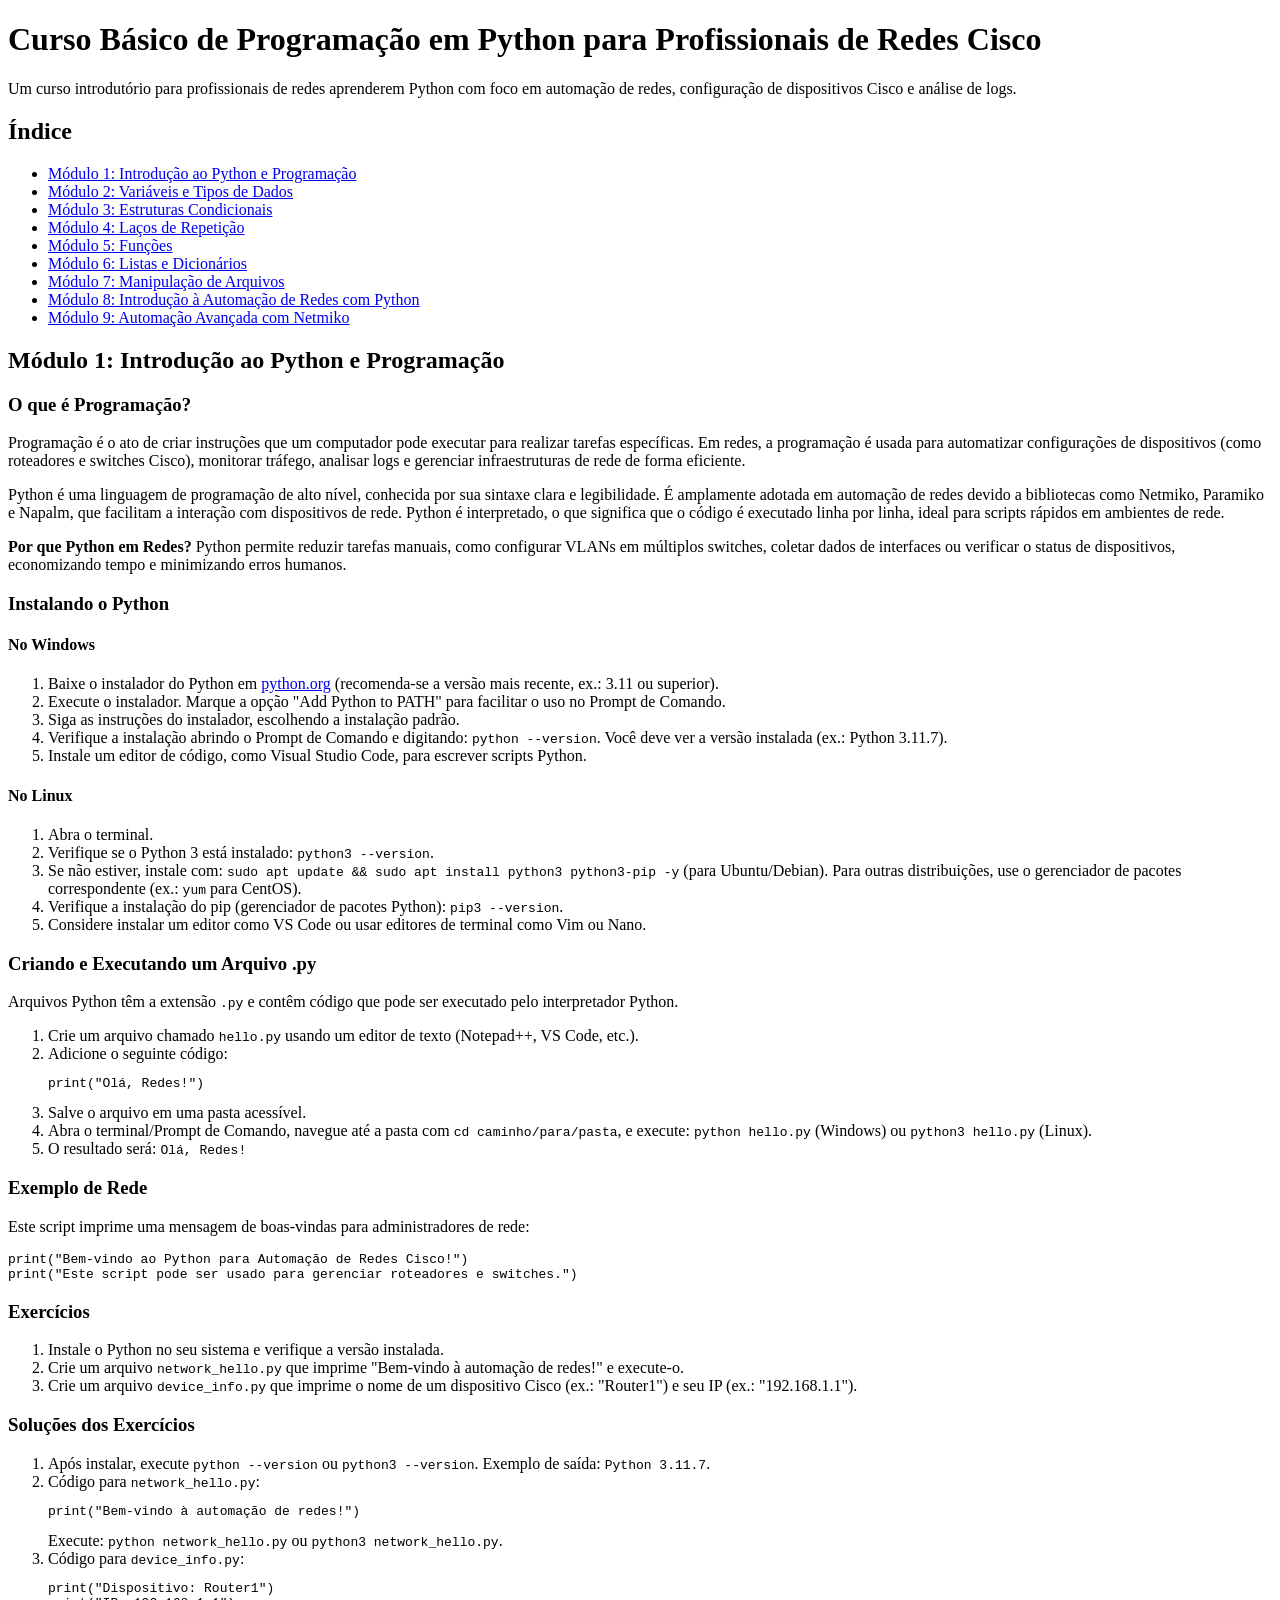
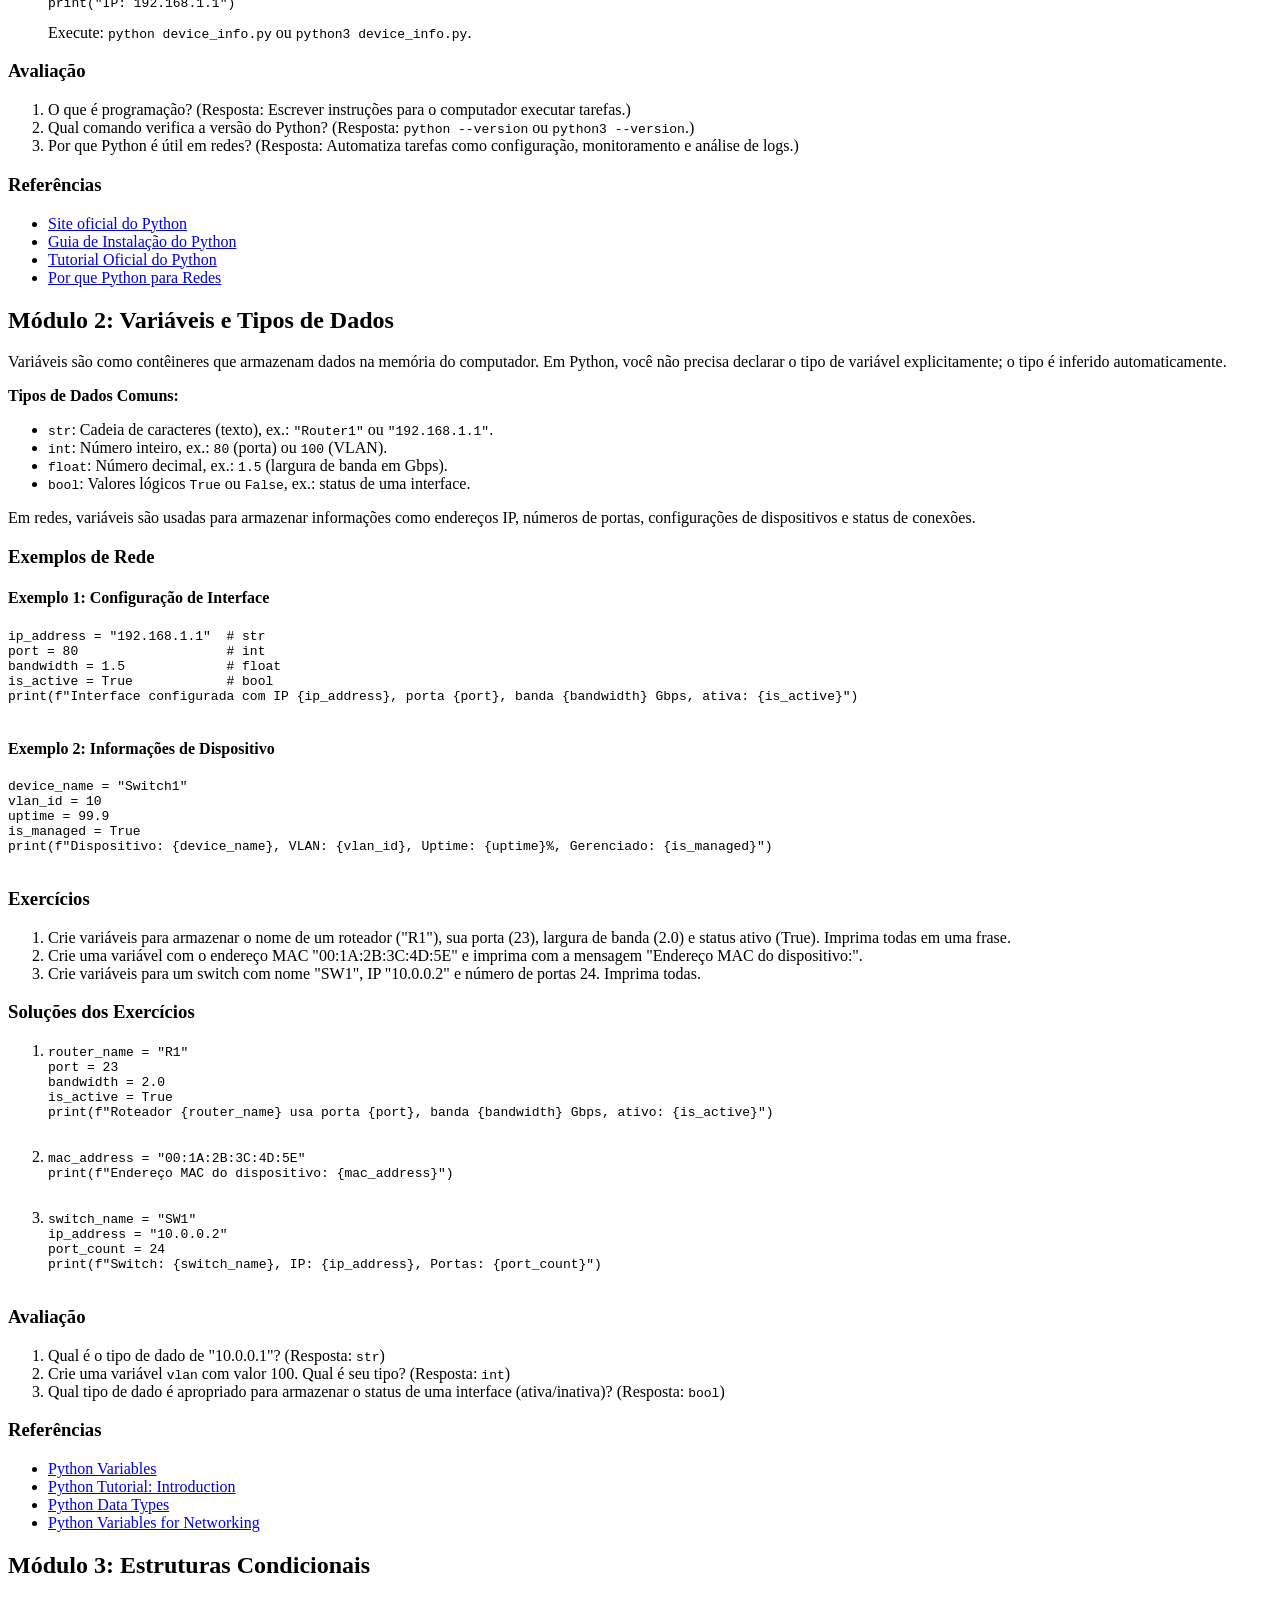
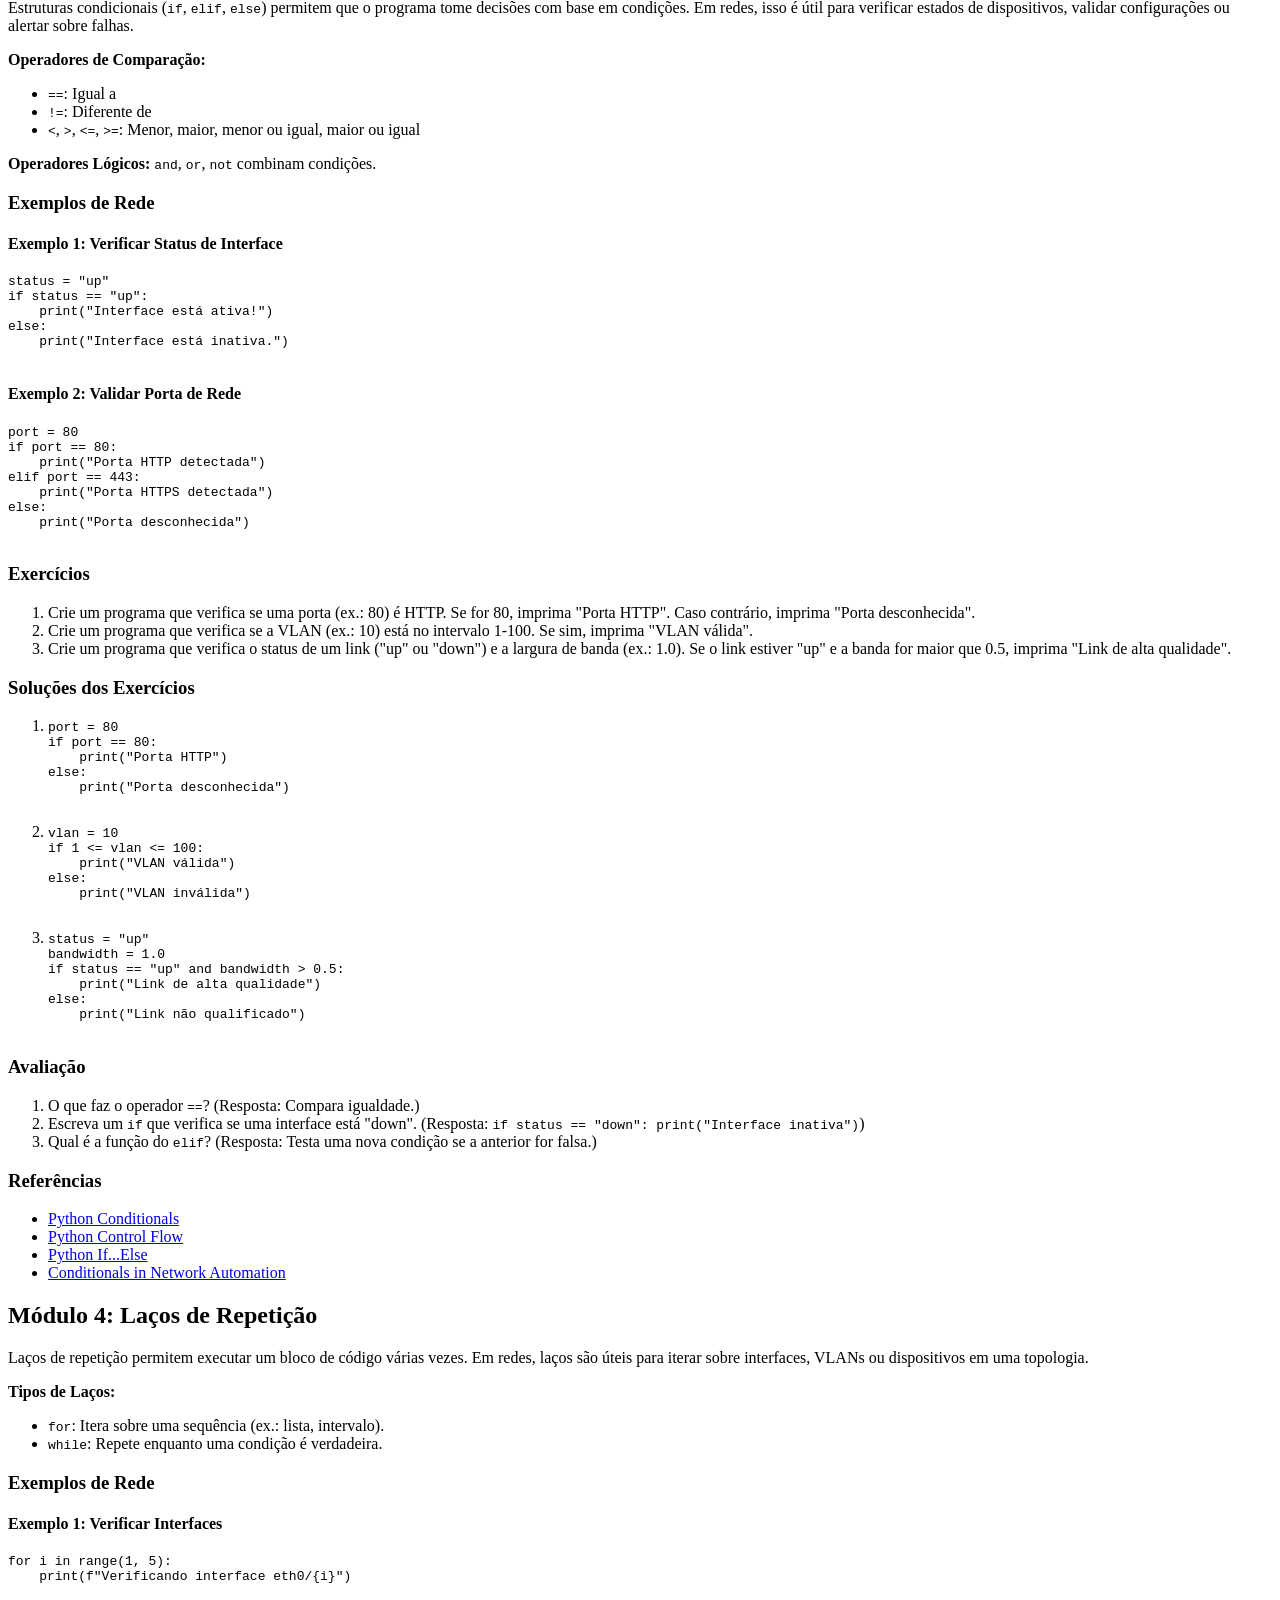
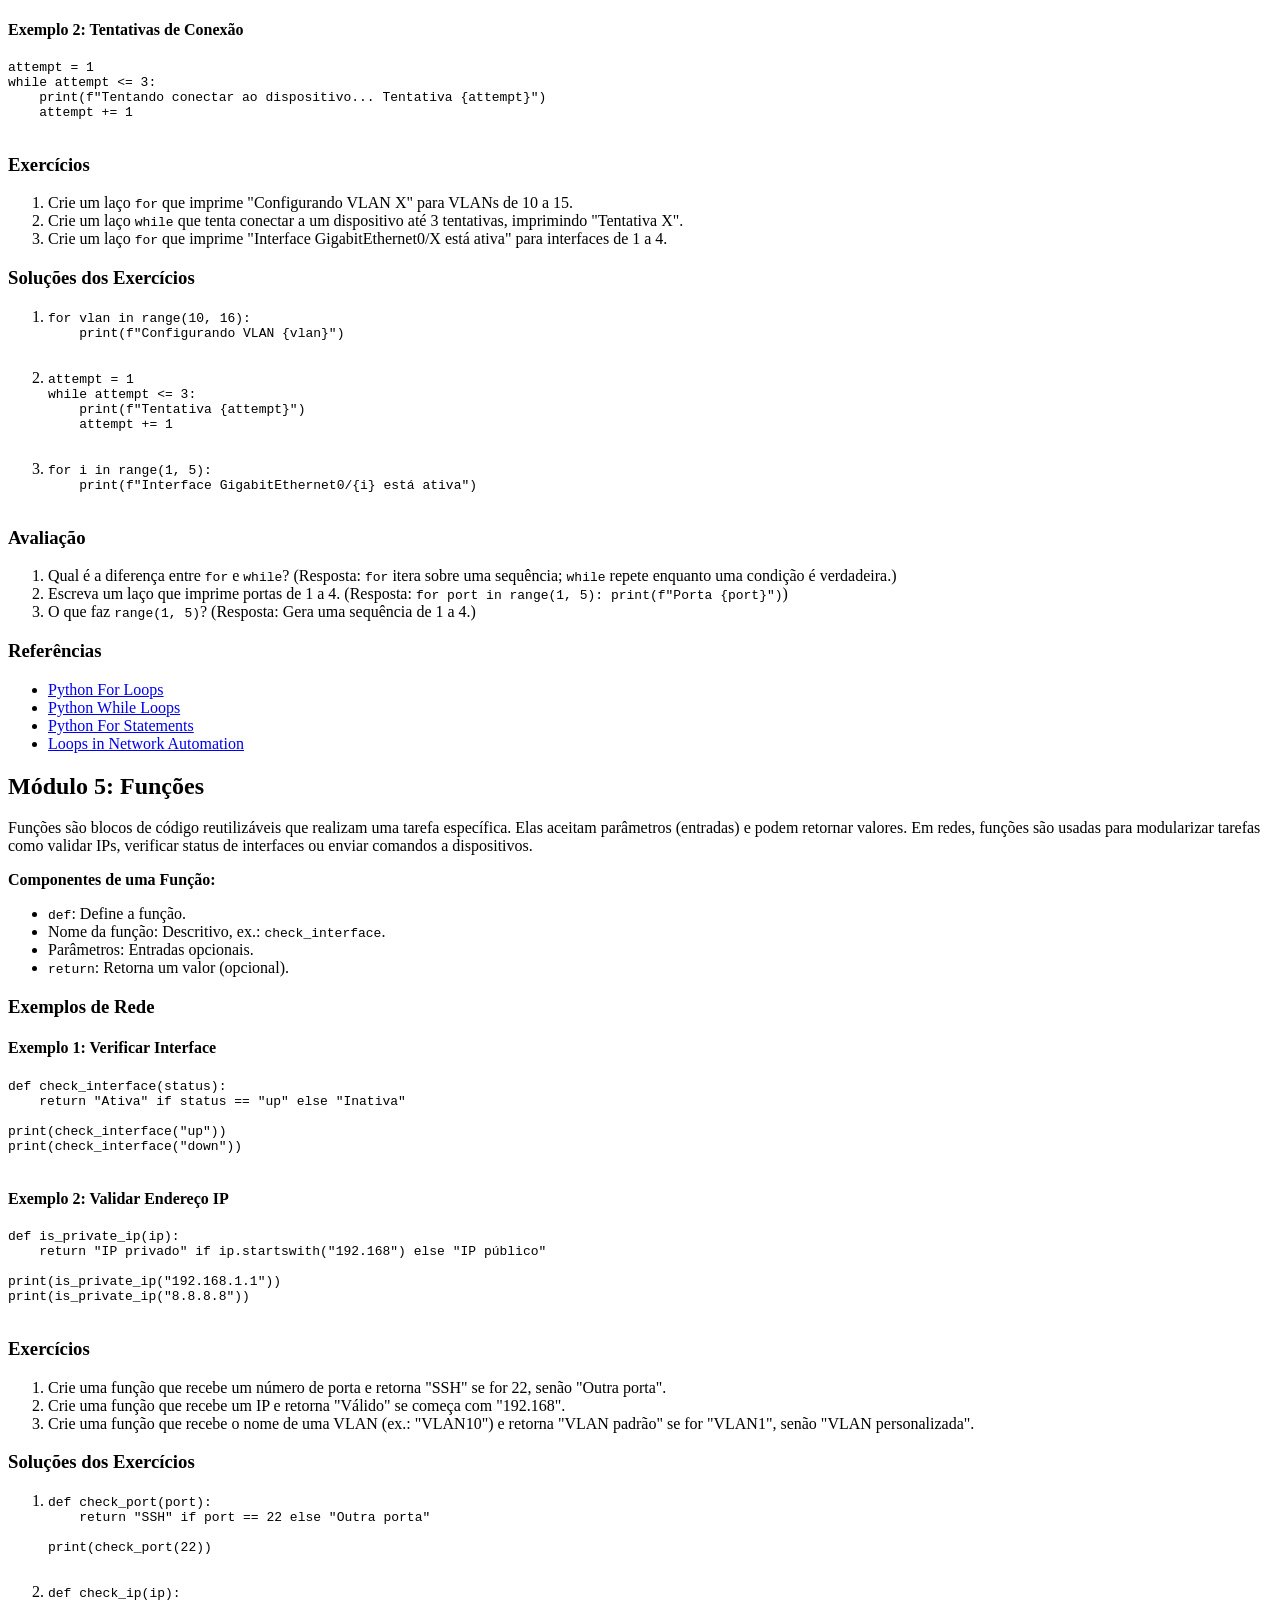
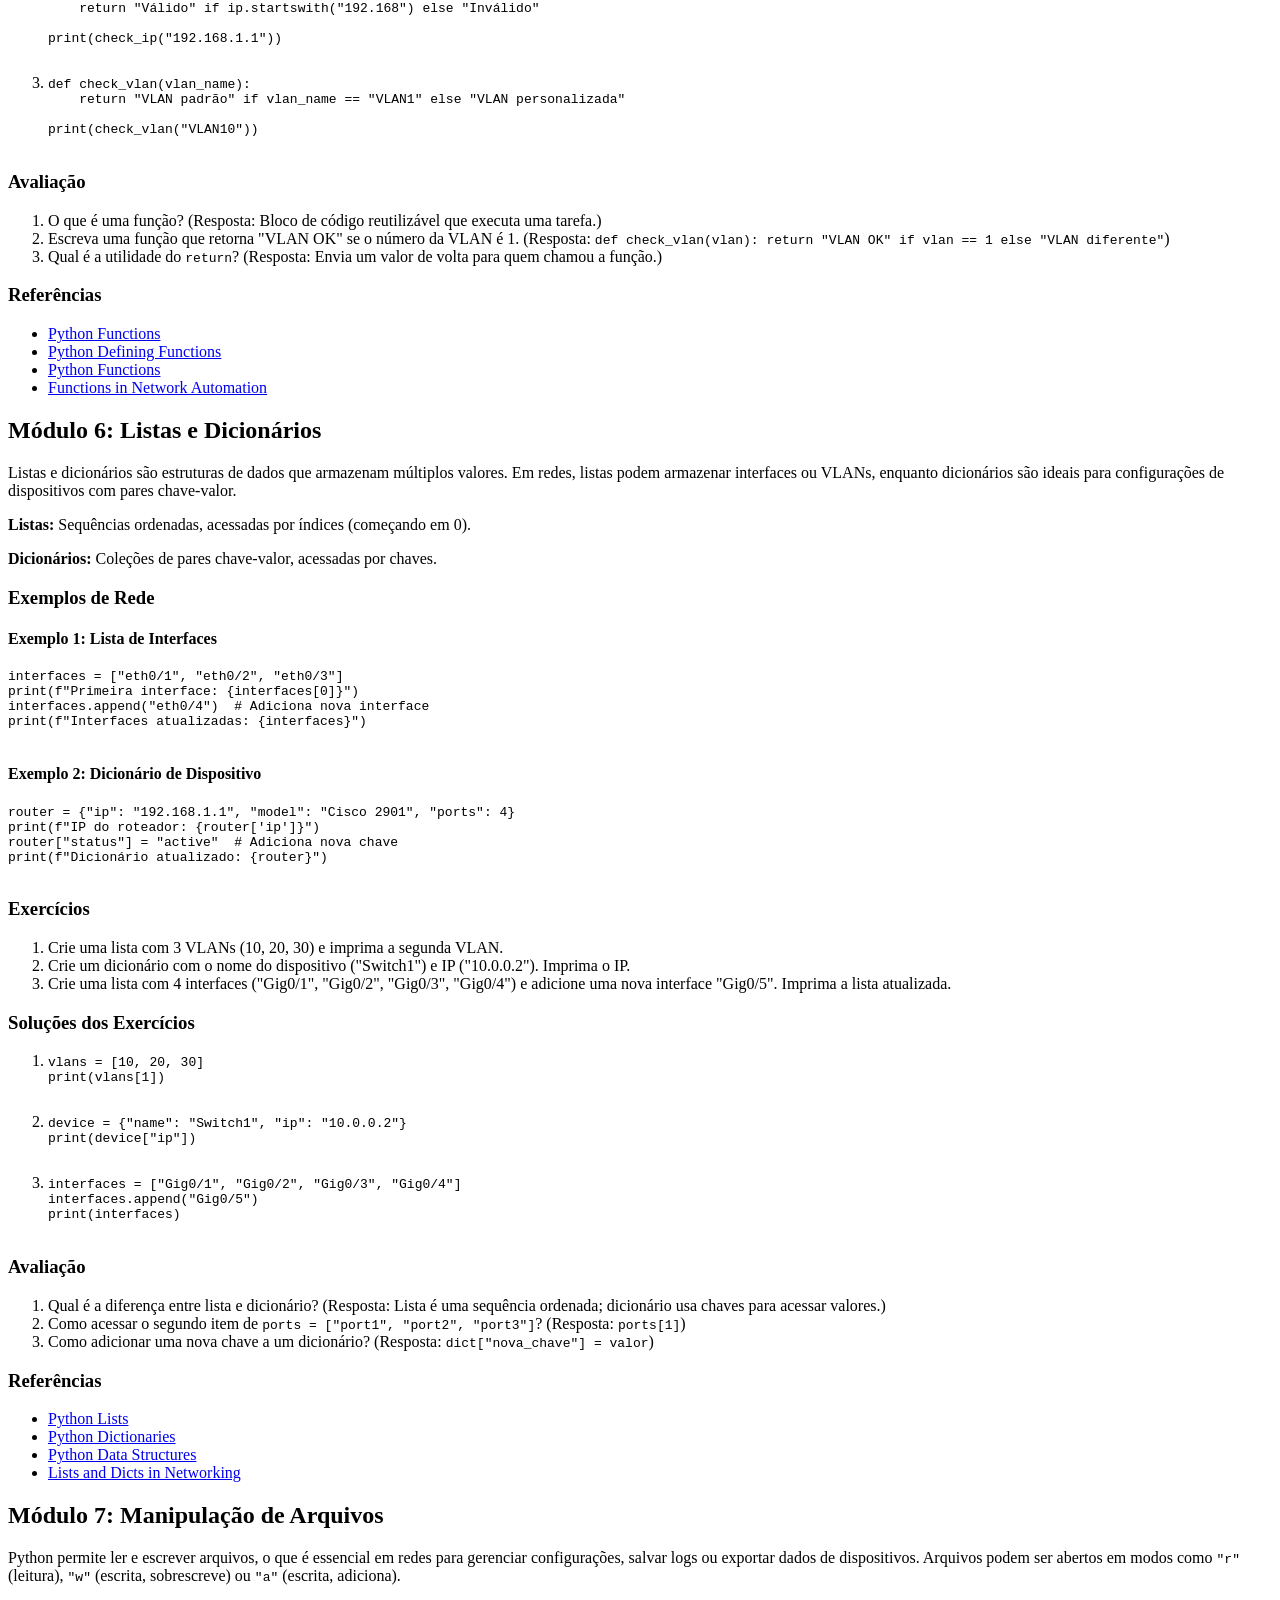
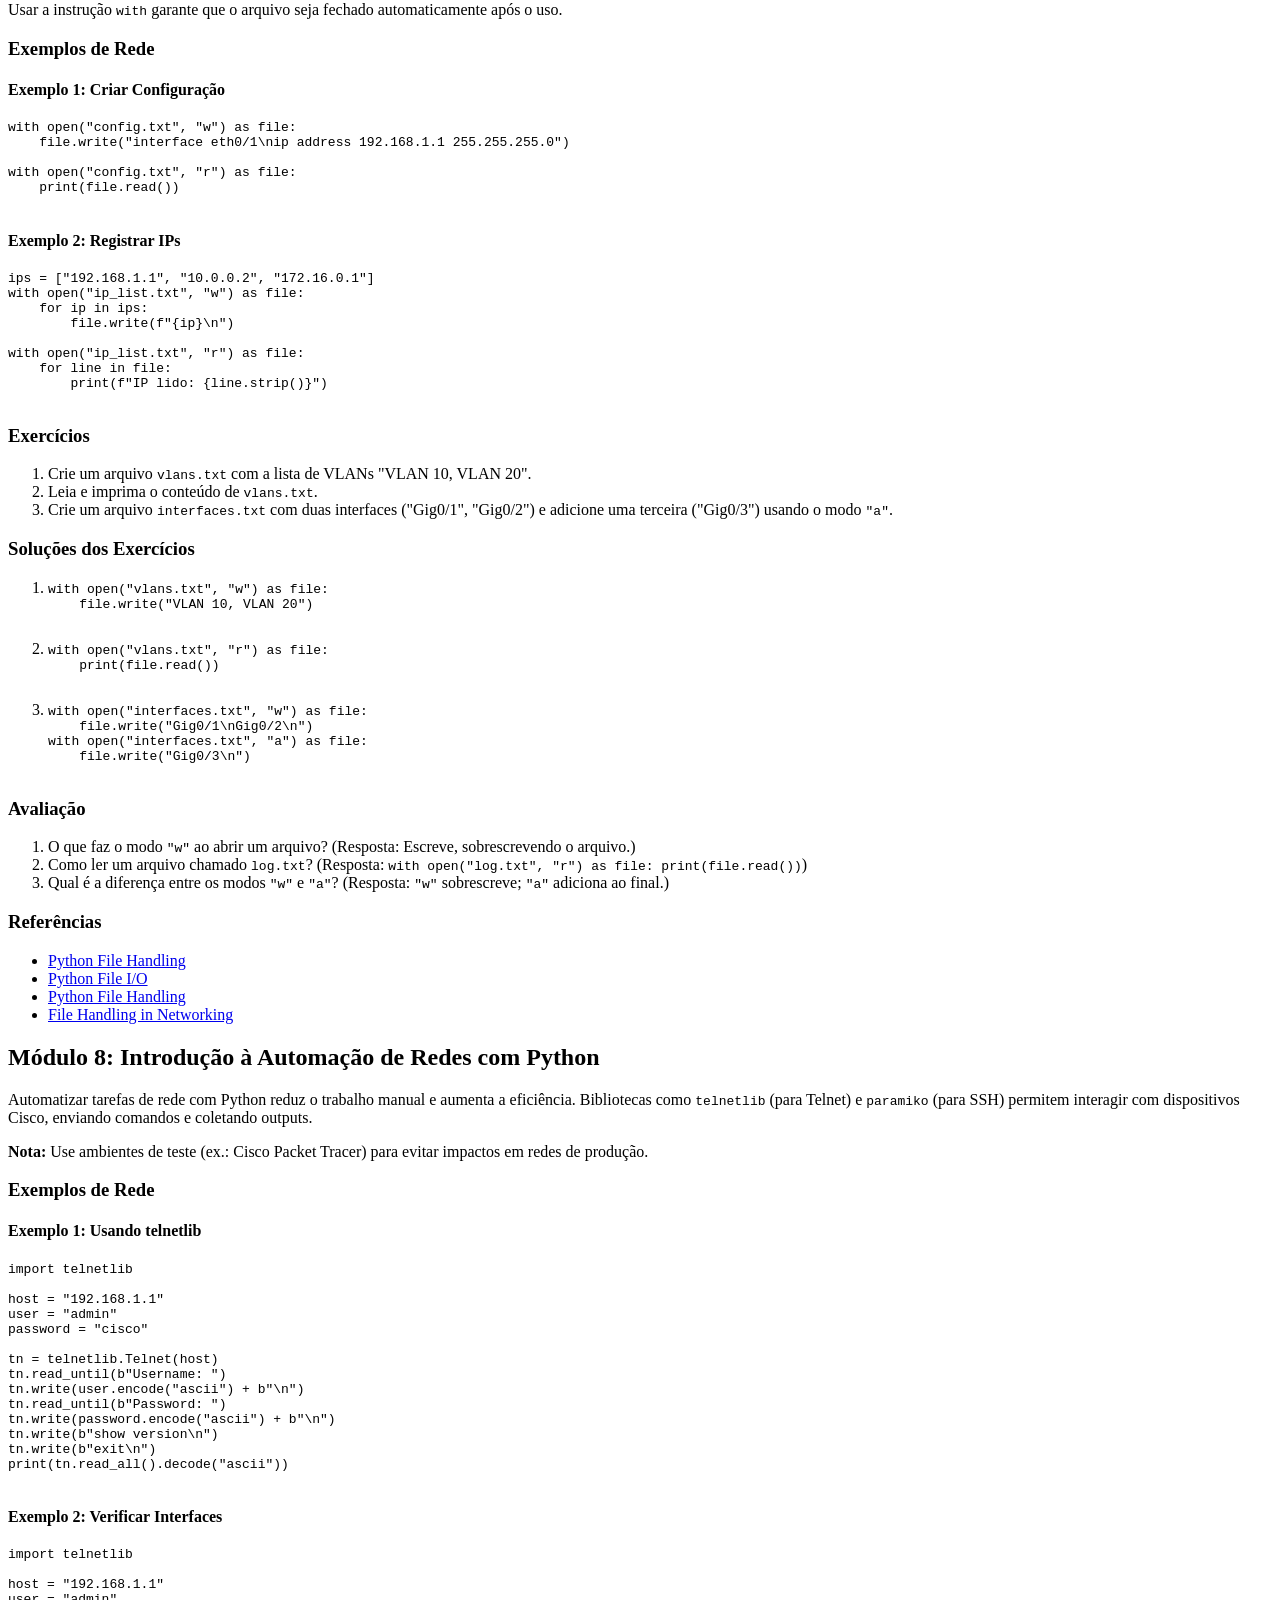
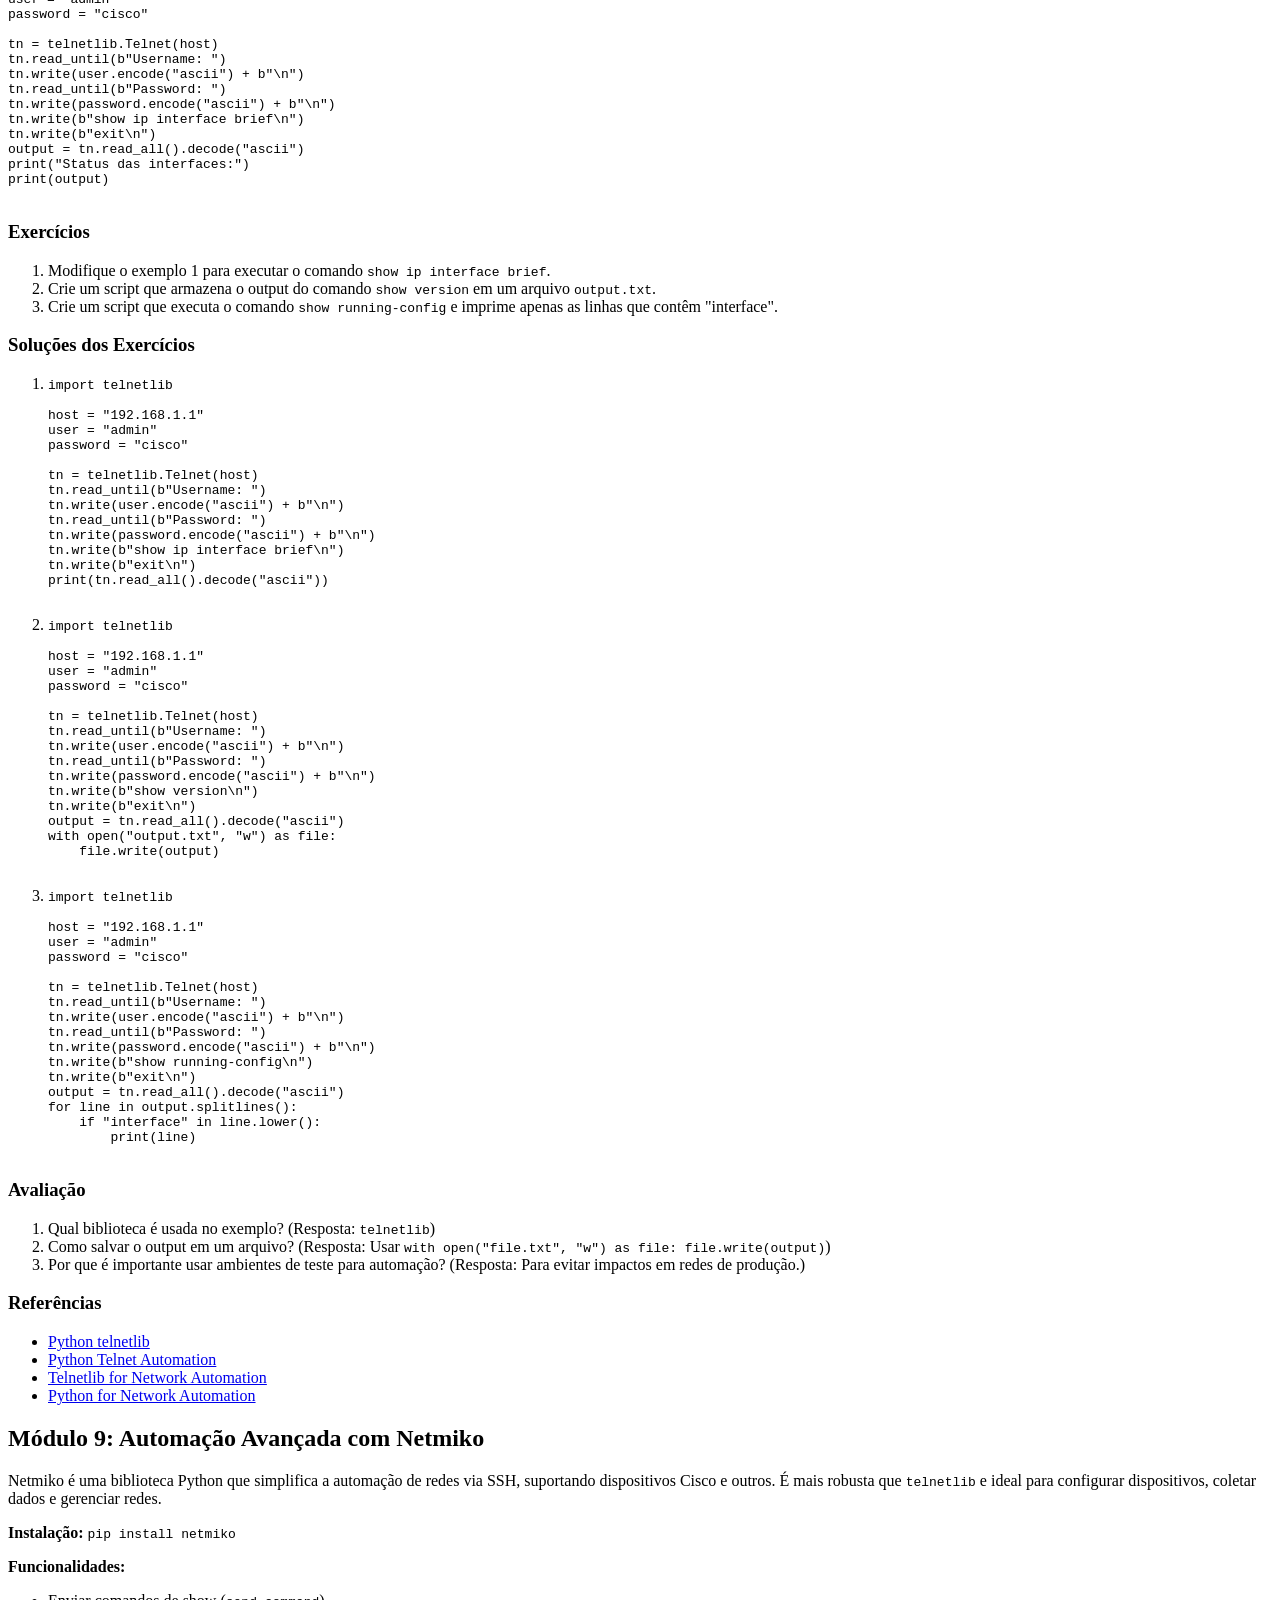
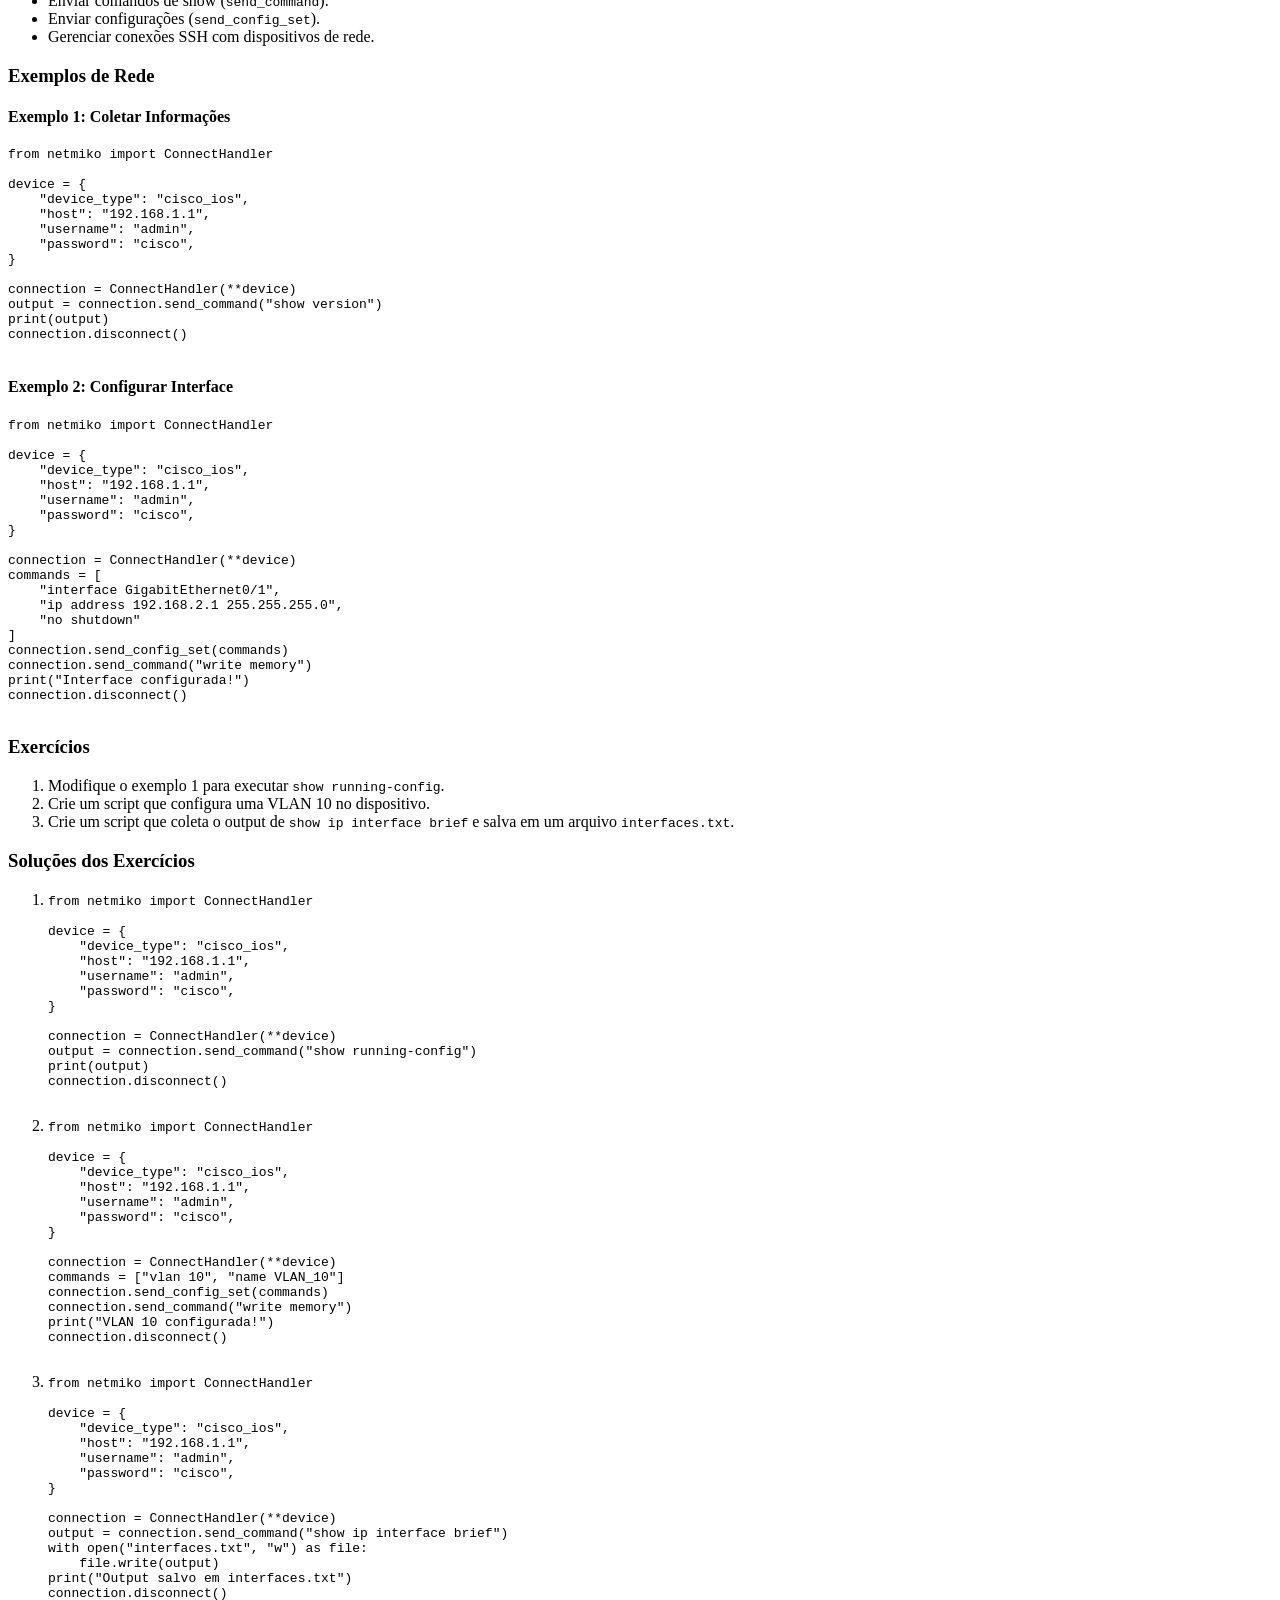
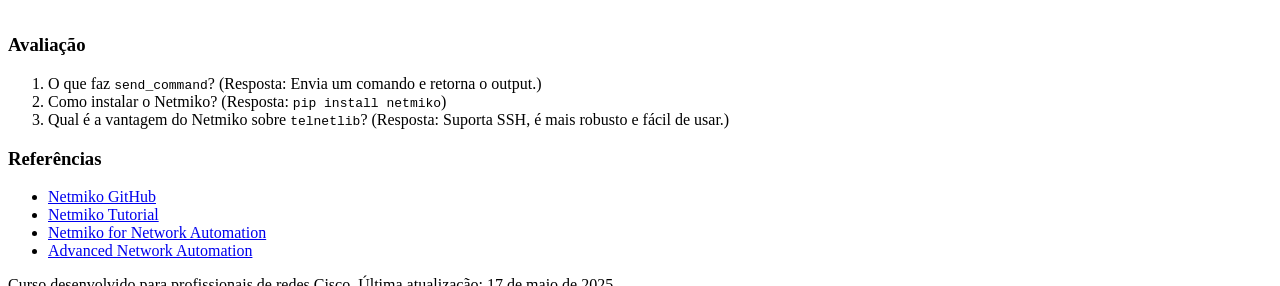
==== commit 4c41313d: "Add files via upload" ====
--- a/index.html
+++ b/index.html
@@ -4,672 +4,766 @@
     <meta charset="UTF-8">
     <meta name="viewport" content="width=device-width, initial-scale=1.0">
     <title>Curso Básico de Programação em Python para Profissionais de Redes Cisco</title>
-    <style>
-        body {
-            font-family: Arial, sans-serif;
-            line-height: 1.6;
-            margin: 0;
-            padding: 20px;
-            max-width: 1200px;
-            margin: 0 auto;
-        }
-        h1, h2, h3 {
-            color: #2c3e50;
-        }
-        h1 {
-            text-align: center;
-        }
-        code {
-            background: #f4f4f4;
-            padding: 2px 5px;
-            border-radius: 3px;
-            font-family: 'Courier New', Courier, monospace;
-        }
-        pre {
-            background: #f4f4f4;
-            padding: 10px;
-            border-radius: 5px;
-            overflow-x: auto;
-        }
-        ul, ol {
-            margin: 10px 0;
-            padding-left: 20px;
-        }
-        a {
-            color: #3498db;
-            text-decoration: none;
-        }
-        a:hover {
-            text-decoration: underline;
-        }
-        .module {
-            margin-bottom: 40px;
-        }
-        .sumario {
-            background: #ecf0f1;
-            padding: 15px;
-            border-radius: 5px;
-        }
-        .sumario ul {
-            list-style: none;
-            padding: 0;
-        }
-        .sumario li {
-            margin: 10px 0;
-        }
-    </style>
+    <link rel="stylesheet" href="styles.css">
 </head>
 <body>
-    <h1>Curso Básico de Programação em Python para Profissionais de Redes Cisco</h1>
-    <p>Este curso é projetado para profissionais de redes Cisco que desejam aprender programação em Python para automação e gerenciamento de redes. Cada módulo inclui conceitos fundamentais, exemplos práticos voltados para redes, instruções detalhadas, referências e uma avaliação para consolidar o aprendizado. O curso é estruturado para iniciantes, com explicações claras e progressão gradual, enfatizando aplicações em redes Cisco.</p>
-
-    <div class="sumario">
-        <h2>Sumário</h2>
+    <header>
+        <h1>Curso Básico de Programação em Python para Profissionais de Redes Cisco</h1>
+        <p>Um curso introdutório para profissionais de redes aprenderem Python com foco em automação de redes, configuração de dispositivos Cisco e análise de logs.</p>
+    </header>
+
+    <nav>
+        <h2>Índice</h2>
         <ul>
-            <li><a href="#módulo-1-introdução-ao-python-e-programação">Introdução ao Python e Programação</a></li>
-            <li><a href="#módulo-2-variáveis-e-tipos-de-dados">Variáveis e Tipos de Dados</a></li>
-            <li><a href="#módulo-3-estruturas-condicionais">Estruturas Condicionais</a></li>
-            <li><a href="#módulo-4-laços-de-repetição">Laços de Repetição</a></li>
-            <li><a href="#módulo-5-funções">Funções</a></li>
-            <li><a href="#módulo-6-listas-e-dicionários">Listas e Dicionários</a></li>
-            <li><a href="#módulo-7-manipulação-de-arquivos">Manipulação de Arquivos</a></li>
-            <li><a href="#módulo-8-introdução-à-automatização-de-redes-com-python">Introdução à Automação de Redes com Python</a></li>
+            <li><a href="#modulo1">Módulo 1: Introdução ao Python e Programação</a></li>
+            <li><a href="#modulo2">Módulo 2: Variáveis e Tipos de Dados</a></li>
+            <li><a href="#modulo3">Módulo 3: Estruturas Condicionais</a></li>
+            <li><a href="#modulo4">Módulo 4: Laços de Repetição</a></li>
+            <li><a href="#modulo5">Módulo 5: Funções</a></li>
+            <li><a href="#modulo6">Módulo 6: Listas e Dicionários</a></li>
+            <li><a href="#modulo7">Módulo 7: Manipulação de Arquivos</a></li>
+            <li><a href="#modulo8">Módulo 8: Introdução à Automação de Redes com Python</a></li>
+            <li><a href="#modulo9">Módulo 9: Automação Avançada com Netmiko</a></li>
         </ul>
-    </div>
-
-    <div class="module" id="módulo-1-introdução-ao-python-e-programação">
-        <h2>Módulo 1: Introdução ao Python e Programação</h2>
-        <h3>Objetivos</h3>
-        <ul>
-            <li>Entender o que é Python e sua aplicação em redes.</li>
-            <li>Configurar o ambiente de desenvolvimento no Windows e Linux.</li>
-            <li>Criar, salvar e executar o primeiro programa em Python usando um editor/IDE.</li>
-        </ul>
-
-        <h3>Conteúdo</h3>
-        <h4>O que é Python?</h4>
-        <p>Python é uma linguagem de programação de alto nível, interpretada, de sintaxe simples e legível. Em redes, é amplamente usada para:</p>
-        <ul>
-            <li><strong>Automação:</strong> Configurar dispositivos Cisco via scripts.</li>
-            <li><strong>Análise de Logs:</strong> Processar logs de roteadores/switches.</li>
-            <li><strong>Monitoramento:</strong> Verificar status de interfaces ou dispositivos.</li>
-        </ul>
-
-        <h4>Instalação do Python</h4>
-        <h5>No Windows</h5>
-        <ol>
-            <li>Acesse <a href="https://www.python.org/downloads/">python.org/downloads</a>.</li>
-            <li>Baixe a versão mais recente (e.g., Python 3.11 ou superior).</li>
-            <li>Execute o instalador:
+    </nav>
+
+    <main>
+        <!-- Módulo 1 -->
+        <section id="modulo1">
+            <h2>Módulo 1: Introdução ao Python e Programação</h2>
+            <h3>O que é Programação?</h3>
+            <p>Programação é o ato de criar instruções que um computador pode executar para realizar tarefas específicas. Em redes, a programação é usada para automatizar configurações de dispositivos (como roteadores e switches Cisco), monitorar tráfego, analisar logs e gerenciar infraestruturas de rede de forma eficiente.</p>
+            <p>Python é uma linguagem de programação de alto nível, conhecida por sua sintaxe clara e legibilidade. É amplamente adotada em automação de redes devido a bibliotecas como Netmiko, Paramiko e Napalm, que facilitam a interação com dispositivos de rede. Python é interpretado, o que significa que o código é executado linha por linha, ideal para scripts rápidos em ambientes de rede.</p>
+            <p><strong>Por que Python em Redes?</strong> Python permite reduzir tarefas manuais, como configurar VLANs em múltiplos switches, coletar dados de interfaces ou verificar o status de dispositivos, economizando tempo e minimizando erros humanos.</p>
+
+            <h3>Instalando o Python</h3>
+            <h4>No Windows</h4>
+            <ol>
+                <li>Baixe o instalador do Python em <a href="https://www.python.org/downloads/">python.org</a> (recomenda-se a versão mais recente, ex.: 3.11 ou superior).</li>
+                <li>Execute o instalador. Marque a opção "Add Python to PATH" para facilitar o uso no Prompt de Comando.</li>
+                <li>Siga as instruções do instalador, escolhendo a instalação padrão.</li>
+                <li>Verifique a instalação abrindo o Prompt de Comando e digitando: <code>python --version</code>. Você deve ver a versão instalada (ex.: Python 3.11.7).</li>
+                <li>Instale um editor de código, como Visual Studio Code, para escrever scripts Python.</li>
+            </ol>
+
+            <h4>No Linux</h4>
+            <ol>
+                <li>Abra o terminal.</li>
+                <li>Verifique se o Python 3 está instalado: <code>python3 --version</code>.</li>
+                <li>Se não estiver, instale com: <code>sudo apt update && sudo apt install python3 python3-pip -y</code> (para Ubuntu/Debian). Para outras distribuições, use o gerenciador de pacotes correspondente (ex.: <code>yum</code> para CentOS).</li>
+                <li>Verifique a instalação do pip (gerenciador de pacotes Python): <code>pip3 --version</code>.</li>
+                <li>Considere instalar um editor como VS Code ou usar editores de terminal como Vim ou Nano.</li>
+            </ol>
+
+            <h3>Criando e Executando um Arquivo .py</h3>
+            <p>Arquivos Python têm a extensão <code>.py</code> e contêm código que pode ser executado pelo interpretador Python.</p>
+            <ol>
+                <li>Crie um arquivo chamado <code>hello.py</code> usando um editor de texto (Notepad++, VS Code, etc.).</li>
+                <li>Adicione o seguinte código:
+                    <pre><code>print("Olá, Redes!")</code></pre>
+                </li>
+                <li>Salve o arquivo em uma pasta acessível.</li>
+                <li>Abra o terminal/Prompt de Comando, navegue até a pasta com <code>cd caminho/para/pasta</code>, e execute: <code>python hello.py</code> (Windows) ou <code>python3 hello.py</code> (Linux).</li>
+                <li>O resultado será: <code>Olá, Redes!</code></li>
+            </ol>
+
+            <h3>Exemplo de Rede</h3>
+            <p>Este script imprime uma mensagem de boas-vindas para administradores de rede:</p>
+            <pre><code>print("Bem-vindo ao Python para Automação de Redes Cisco!")
+print("Este script pode ser usado para gerenciar roteadores e switches.")</code></pre>
+
+            <h3>Exercícios</h3>
+            <ol>
+                <li>Instale o Python no seu sistema e verifique a versão instalada.</li>
+                <li>Crie um arquivo <code>network_hello.py</code> que imprime "Bem-vindo à automação de redes!" e execute-o.</li>
+                <li>Crie um arquivo <code>device_info.py</code> que imprime o nome de um dispositivo Cisco (ex.: "Router1") e seu IP (ex.: "192.168.1.1").</li>
+            </ol>
+
+            <h3>Soluções dos Exercícios</h3>
+            <ol>
+                <li>Após instalar, execute <code>python --version</code> ou <code>python3 --version</code>. Exemplo de saída: <code>Python 3.11.7</code>.</li>
+                <li>Código para <code>network_hello.py</code>:
+                    <pre><code>print("Bem-vindo à automação de redes!")</code></pre>
+                    Execute: <code>python network_hello.py</code> ou <code>python3 network_hello.py</code>.
+                </li>
+                <li>Código para <code>device_info.py</code>:
+                    <pre><code>print("Dispositivo: Router1")
+print("IP: 192.168.1.1")</code></pre>
+                    Execute: <code>python device_info.py</code> ou <code>python3 device_info.py</code>.
+                </li>
+            </ol>
+
+            <h3>Avaliação</h3>
+            <ol>
+                <li>O que é programação? (Resposta: Escrever instruções para o computador executar tarefas.)</li>
+                <li>Qual comando verifica a versão do Python? (Resposta: <code>python --version</code> ou <code>python3 --version</code>.)</li>
+                <li>Por que Python é útil em redes? (Resposta: Automatiza tarefas como configuração, monitoramento e análise de logs.)</li>
+            </ol>
+
+            <h3>Referências</h3>
+            <ul>
+                <li><a href="https://www.python.org">Site oficial do Python</a></li>
+                <li><a href="https://realpython.com/installing-python/">Guia de Instalação do Python</a></li>
+                <li><a href="https://docs.python.org/3/tutorial/introduction.html">Tutorial Oficial do Python</a></li>
+                <li><a href="https://pynet.twb-tech.com/blog/python/why-python-for-networking.html">Por que Python para Redes</a></li>
+            </ul>
+        </section>
+
+        <!-- Módulo 2 -->
+        <section id="modulo2">
+            <h2>Módulo 2: Variáveis e Tipos de Dados</h2>
+            <p>Variáveis são como contêineres que armazenam dados na memória do computador. Em Python, você não precisa declarar o tipo de variável explicitamente; o tipo é inferido automaticamente.</p>
+            <p><strong>Tipos de Dados Comuns:</strong>
                 <ul>
-                    <li>Marque a opção <code>Add Python to PATH</code>.</li>
-                    <li>Escolha <code>Install Now</code>.</li>
+                    <li><code>str</code>: Cadeia de caracteres (texto), ex.: <code>"Router1"</code> ou <code>"192.168.1.1"</code>.</li>
+                    <li><code>int</code>: Número inteiro, ex.: <code>80</code> (porta) ou <code>100</code> (VLAN).</li>
+                    <li><code>float</code>: Número decimal, ex.: <code>1.5</code> (largura de banda em Gbps).</li>
+                    <li><code>bool</code>: Valores lógicos <code>True</code> ou <code>False</code>, ex.: status de uma interface.</li>
                 </ul>
-            </li>
-            <li>Verifique a instalação:
+            </p>
+            <p>Em redes, variáveis são usadas para armazenar informações como endereços IP, números de portas, configurações de dispositivos e status de conexões.</p>
+
+            <h3>Exemplos de Rede</h3>
+            <h4>Exemplo 1: Configuração de Interface</h4>
+            <pre><code>ip_address = "192.168.1.1"  # str
+port = 80                   # int
+bandwidth = 1.5             # float
+is_active = True            # bool
+print(f"Interface configurada com IP {ip_address}, porta {port}, banda {bandwidth} Gbps, ativa: {is_active}")
+            </code></pre>
+
+            <h4>Exemplo 2: Informações de Dispositivo</h4>
+            <pre><code>device_name = "Switch1"
+vlan_id = 10
+uptime = 99.9
+is_managed = True
+print(f"Dispositivo: {device_name}, VLAN: {vlan_id}, Uptime: {uptime}%, Gerenciado: {is_managed}")
+            </code></pre>
+
+            <h3>Exercícios</h3>
+            <ol>
+                <li>Crie variáveis para armazenar o nome de um roteador ("R1"), sua porta (23), largura de banda (2.0) e status ativo (True). Imprima todas em uma frase.</li>
+                <li>Crie uma variável com o endereço MAC "00:1A:2B:3C:4D:5E" e imprima com a mensagem "Endereço MAC do dispositivo:".</li>
+                <li>Crie variáveis para um switch com nome "SW1", IP "10.0.0.2" e número de portas 24. Imprima todas.</li>
+            </ol>
+
+            <h3>Soluções dos Exercícios</h3>
+            <ol>
+                <li><pre><code>router_name = "R1"
+port = 23
+bandwidth = 2.0
+is_active = True
+print(f"Roteador {router_name} usa porta {port}, banda {bandwidth} Gbps, ativo: {is_active}")
+                </code></pre></li>
+                <li><pre><code>mac_address = "00:1A:2B:3C:4D:5E"
+print(f"Endereço MAC do dispositivo: {mac_address}")
+                </code></pre></li>
+                <li><pre><code>switch_name = "SW1"
+ip_address = "10.0.0.2"
+port_count = 24
+print(f"Switch: {switch_name}, IP: {ip_address}, Portas: {port_count}")
+                </code></pre></li>
+            </ol>
+
+            <h3>Avaliação</h3>
+            <ol>
+                <li>Qual é o tipo de dado de "10.0.0.1"? (Resposta: <code>str</code>)</li>
+                <li>Crie uma variável <code>vlan</code> com valor 100. Qual é seu tipo? (Resposta: <code>int</code>)</li>
+                <li>Qual tipo de dado é apropriado para armazenar o status de uma interface (ativa/inativa)? (Resposta: <code>bool</code>)</li>
+            </ol>
+
+            <h3>Referências</h3>
+            <ul>
+                <li><a href="https://realpython.com/python-variables/">Python Variables</a></li>
+                <li><a href="https://docs.python.org/3/tutorial/introduction.html">Python Tutorial: Introduction</a></li>
+                <li><a href="https://www.w3schools.com/python/python_datatypes.asp">Python Data Types</a></li>
+                <li><a href="https://pynet.twb-tech.com/blog/python/python-variables-network.html">Python Variables for Networking</a></li>
+            </ul>
+        </section>
+
+        <!-- Módulo 3 -->
+        <section id="modulo3">
+            <h2>Módulo 3: Estruturas Condicionais</h2>
+            <p>Estruturas condicionais (<code>if</code>, <code>elif</code>, <code>else</code>) permitem que o programa tome decisões com base em condições. Em redes, isso é útil para verificar estados de dispositivos, validar configurações ou alertar sobre falhas.</p>
+            <p><strong>Operadores de Comparação:</strong>
                 <ul>
-                    <li>Abra o Prompt de Comando (tecle <code>cmd</code> no menu Iniciar).</li>
-                    <li>Digite <code>python --version</code> e pressione Enter. Você deve ver algo como <code>Python 3.11.x</code>.</li>
+                    <li><code>==</code>: Igual a</li>
+                    <li><code>!=</code>: Diferente de</li>
+                    <li><code>&lt;</code>, <code>&gt;</code>, <code>&lt;=</code>, <code>&gt;=</code>: Menor, maior, menor ou igual, maior ou igual</li>
                 </ul>
-            </li>
-            <li>Instale o pip (gerenciador de pacotes):
-                <ul>
-                    <li>Digite <code>python -m ensurepip --upgrade</code>.</li>
-                    <li>Verifique com <code>pip --version</code>.</li>
-                </ul>
-            </li>
-        </ol>
-
-        <h5>No Linux (Ubuntu/Debian)</h5>
-        <ol>
-            <li>Abra o terminal (<code>Ctrl + Alt + T</code>).</li>
-            <li>Atualize os pacotes: <code>sudo apt update</code>.</li>
-            <li>Instale o Python: <code>sudo apt install python3 python3-pip -y</code>.</li>
-            <li>Verifique a instalação:
-                <ul>
-                    <li>Digite <code>python3 --version</code>. Você deve ver algo como <code>Python 3.10.x</code> ou superior.</li>
-                    <li>Verifique o pip: <code>pip3 --version</code>.</li>
-                </ul>
-            </li>
-            <li>(Opcional) Instale o gerenciador de pacotes: <code>sudo apt install python3-venv -y</code>.</li>
-        </ol>
-
-        <h4>Configurando um Editor/IDE</h4>
-        <p>Recomendamos o Visual Studio Code (VS Code) por sua simplicidade e suporte a Python.</p>
-        <h5>Instalação do VS Code:</h5>
-        <ul>
-            <li><strong>Windows:</strong> Baixe em <a href="https://code.visualstudio.com">code.visualstudio.com</a> e execute o instalador.</li>
-            <li><strong>Linux:</strong> No Ubuntu, use: <code>sudo snap install --classic code</code> ou baixe o .deb do site.</li>
-        </ul>
-        <h5>Configurando o VS Code para Python:</h5>
-        <ol>
-            <li>Abra o VS Code.</li>
-            <li>Instale a extensão Python:
-                <ul>
-                    <li>Clique no ícone de extensões (ou <code>Ctrl + Shift + X</code>).</li>
-                    <li>Pesquise por "Python" (da Microsoft) e clique em <code>Install</code>.</li>
-                </ul>
-            </li>
-            <li>Selecione o interpretador Python:
-                <ul>
-                    <li>Pressione <code>Ctrl + Shift + P</code>, digite <code>Python: Select Interpreter</code>.</li>
-                    <li>Escolha a versão instalada (e.g., Python 3.11).</li>
-                </ul>
-            </li>
-        </ol>
-
-        <h4>Criando, Salvando e Executando um Script</h4>
-        <h5>Criando um Arquivo:</h5>
-        <ol>
-            <li>No VS Code, clique em <code>File > New File</code>.</li>
-            <li>Escreva o seguinte código:</li>
-        </ol>
-        <pre><code class="language-python">print("Bem-vindo à automação de redes com Python!")</code></pre>
-
-        <h5>Salvando o Arquivo:</h5>
-        <ol>
-            <li>Clique em <code>File > Save</code> (ou <code>Ctrl + S</code>).</li>
-            <li>Escolha um local (e.g., <code>C:\Users\SeuNome\PythonScripts</code> no Windows ou <code>~/python_scripts</code> no Linux).</li>
-            <li>Nomeie o arquivo como <code>hello.py</code> (a extensão <code>.py</code> é obrigatória).</li>
-        </ol>
-
-        <h5>Executando o Script:</h5>
-        <p><strong>Via VS Code:</strong></p>
-        <ul>
-            <li>Clique no botão "Run" (triângulo verde no canto superior direito) ou pressione <code>F5</code>.</li>
-            <li>A saída aparecerá no terminal integrado do VS Code.</li>
-        </ul>
-        <p><strong>Via Terminal:</strong></p>
-        <ol>
-            <li>Abra o terminal no VS Code (<code>Ctrl + `</code>) ou use o Prompt de Comando/Terminal do sistema.</li>
-            <li>Navegue até o diretório do arquivo:
-                <ul>
-                    <li>Windows: <code>cd C:\Users\SeuNome\PythonScripts</code></li>
-                    <li>Linux: <code>cd ~/python_scripts</code></li>
-                </ul>
-            </li>
-            <li>Execute: <code>python hello.py</code> (Windows) ou <code>python3 hello.py</code> (Linux).</li>
-            <li>A saída será: <code>Bem-vindo à automação de redes com Python!</code></li>
-        </ol>
-
-        <h4>Exemplo de Rede</h4>
-        <p>Exibir uma mensagem com o nome de um roteador Cisco.</p>
-        <pre><code class="language-python">router_name = "R1-Cisco"
-print(f"Configurando o roteador {router_name}")</code></pre>
-        <p><strong>Como Criar:</strong></p>
-        <ol>
-            <li>No VS Code, crie um novo arquivo (<code>File > New File</code>).</li>
-            <li>Cole o código acima.</li>
-        </ol>
-        <p><strong>Como Salvar:</strong></p>
-        <ul>
-            <li>Salve como <code>router_config.py</code> em um diretório de sua escolha.</li>
-        </ul>
-        <p><strong>Como Executar:</strong></p>
-        <ul>
-            <li>Use o terminal: <code>python router_config.py</code> (ou <code>python3 router_config.py</code> no Linux).</li>
-            <li>Saída: <code>Configurando o roteador R1-Cisco</code>.</li>
-        </ul>
-
-        <h4>Referências</h4>
-        <ul>
-            <li><a href="https://www.python.org/doc/">Documentação Oficial do Python</a></li>
-            <li><a href="https://developer.cisco.com/learning/tracks/devnet-start/python">Cisco DevNet: Getting Started with Python</a></li>
-            <li><a href="https://code.visualstudio.com/docs/python/python-tutorial">VS Code Python Tutorial</a></li>
-        </ul>
-
-        <h4>Avaliação</h4>
-        <ol>
-            <li>Instale o Python no seu sistema (Windows ou Linux) e verifique a versão com <code>python --version</code> (ou <code>python3 --version</code>).</li>
-            <li>Instale o VS Code e a extensão Python.</li>
-            <li>Crie um arquivo chamado <code>switch_config.py</code> com o código:</li>
-            <pre><code class="language-python">print("Iniciando configuração do switch SW1")</code></pre>
-            <li>Salve o arquivo em um diretório específico.</li>
-            <li>Execute o script via VS Code e via terminal.</li>
-            <li><strong>(Bônus)</strong> Modifique o programa para usar uma variável com o nome do switch (e.g., <code>switch_name = "SW1"</code>) e exiba a mensagem usando essa variável.</li>
-        </ol>
-    </div>
-
-    <div class="module" id="módulo-2-variáveis-e-tipos-de-dados">
-        <h2>Módulo 2: Variáveis e Tipos de Dados</h2>
-        <h3>Objetivos</h3>
-        <ul>
-            <li>Compreender variáveis e tipos de dados.</li>
-            <li>Aplicar variáveis em cenários de redes Cisco.</li>
-        </ul>
-
-        <h3>Conteúdo</h3>
-        <p><strong>Variáveis:</strong> Espaços na memória para armazenar dados. Regras:</p>
-        <ul>
-            <li>Nomes devem começar com letras ou <code>_</code> (e.g., <code>ip_address</code>, <code>_port</code>).</li>
-            <li>Não use palavras reservadas (e.g., <code>if</code>, <code>for</code>).</li>
-        </ul>
-        <p>Exemplo:</p>
-        <pre><code class="language-python">ip_address = "192.168.1.1"</code></pre>
-
-        <p><strong>Tipos de Dados:</strong></p>
-        <ul>
-            <li><strong>Inteiro (int):</strong> Números inteiros, como portas ou IDs de VLAN.</li>
-            <pre><code class="language-python">port = 80
-vlan_id = 100</code></pre>
-            <li><strong>String (str):</strong> Texto, como nomes de dispositivos ou configurações.</li>
-            <pre><code class="language-python">device = "Cisco IOS"</code></pre>
-            <li><strong>Booleano (bool):</strong> Verdadeiro (<code>True</code>) ou falso (<code>False</code>), útil para status.</li>
-            <pre><code class="language-python">is_active = True</code></pre>
-            <li><strong>Float (float):</strong> Números decimais, como largura de banda.</li>
-            <pre><code class="language-python">bandwidth = 1.5  # 1.5 Gbps</code></pre>
-        </ul>
-
-        <p><strong>Operações Básicas:</strong></p>
-        <ul>
-            <li>Concatenar strings: <code>device + " ativo"</code></li>
-            <li>Aritmética com inteiros/floats: <code>port + 1</code>, <code>bandwidth * 1000</code></li>
-        </ul>
-        <p>Exemplo:</p>
-        <pre><code class="language-python">vlan_id = 10
-vlan_id = vlan_id + 1  # Incrementa para 11
-print(f"Nova VLAN: {vlan_id}")</code></pre>
-
-        <h4>Exemplo de Rede</h4>
-        <p>Armazenar e exibir informações de um dispositivo.</p>
-        <pre><code class="language-python">hostname = "Router1"
-ip_address = "10.0.0.1"
-is_online = True
-ports = 24
-print(f"Dispositivo: {hostname}, IP: {ip_address}, Online: {is_online}, Portas: {ports}")</code></pre>
-        <p><strong>Como Criar/Salvar/Executar:</strong></p>
-        <ol>
-            <li>Crie um arquivo <code>device_info.py</code> no VS Code.</li>
-            <li>Cole o código acima.</li>
-            <li>Salve em seu diretório de scripts (e.g., <code>C:\Users\SeuNome\PythonScripts</code>).</li>
-            <li>Execute via VS Code (botão "Run") ou terminal: <code>python device_info.py</code>.</li>
-        </ol>
-
-        <h4>Referências</h4>
-        <ul>
-            <li><a href="https://docs.python.org/3/tutorial/introduction.html#using-python-as-a-calculator">Python Variables</a></li>
-            <li><a href="https://developer.cisco.com/learning/tracks/network-automation">Cisco DevNet: Network Automation</a></li>
-        </ul>
-
-        <h4>Avaliação</h4>
-        <ol>
-            <li>Crie variáveis para armazenar o nome de um switch (e.g., <code>SW1</code>), seu endereço IP (e.g., <code>192.168.1.2</code>) e o número de portas (e.g., <code>24</code>).</li>
-            <li>Escreva um programa em um arquivo <code>switch_info.py</code> que exiba: <code>Switch: [nome], IP: [ip], Portas: [portas]</code>.</li>
-            <li>Salve e execute o script.</li>
-            <li>Incremente o número de portas em 4 e exiba o novo valor.</li>
-            <li><strong>(Bônus)</strong> Adicione uma variável booleana <code>is_managed</code> e exiba seu valor.</li>
-        </ol>
-    </div>
-
-    <div class="module" id="módulo-3-estruturas-condicionais">
-        <h2>Módulo 3: Estruturas Condicionais</h2>
-        <h3>Objetivos</h3>
-        <ul>
-            <li>Usar estruturas <code>if</code>, <code>elif</code> e <code>else</code>.</li>
-            <li>Aplicar condicionais em decisões de rede.</li>
-        </ul>
-
-        <h3>Conteúdo</h3>
-        <p><strong>Estruturas Condicionais:</strong></p>
-        <p>Usadas para tomar decisões com base em condições.</p>
-        <p>Sintaxe:</p>
-        <pre><code class="language-python">if condição:
-    # Código
-elif outra_condição:
-    # Código
-else:
-    # Código</code></pre>
-
-        <p><strong>Operadores de Comparação:</strong></p>
-        <ul>
-            <li>Igual: <code>==</code></li>
-            <li>Diferente: <code>!=</code></li>
-            <li>Maior/Menor: <code>&gt;</code>, <code>&lt;</code>, <code>&gt;=</code>, <code>&lt;=</code></li>
-        </ul>
-        <p>Exemplo:</p>
-        <pre><code class="language-python">port = 80
-if port == 80:
-    print("Porta HTTP detectada")</code></pre>
-
-        <p><strong>Operadores Lógicos:</strong></p>
-        <ul>
-            <li><code>and</code>, <code>or</code>, <code>not</code></li>
-        </ul>
-        <p>Exemplo:</p>
-        <pre><code class="language-python">status = "up"
-speed = 1000
-if status == "up" and speed >= 1000:
-    print("Interface rápida e ativa")</code></pre>
-
-        <h4>Exemplo de Rede</h4>
-        <p>Verificar o status de uma interface.</p>
-        <pre><code class="language-python">interface_status = "up"
-if interface_status == "up":
+            </p>
+            <p><strong>Operadores Lógicos:</strong> <code>and</code>, <code>or</code>, <code>not</code> combinam condições.</p>
+
+            <h3>Exemplos de Rede</h3>
+            <h4>Exemplo 1: Verificar Status de Interface</h4>
+            <pre><code>status = "up"
+if status == "up":
     print("Interface está ativa!")
 else:
-    print("Interface está inativa.")</code></pre>
-        <p><strong>Como Criar/Salvar/Executar:</strong></p>
-        <ol>
-            <li>Crie um arquivo <code>interface_check.py</code> no VS Code.</li>
-            <li>Cole o código acima.</li>
-            <li>Salve em seu diretório de scripts.</li>
-            <li>Execute: <code>python interface_check.py</code>.</li>
-        </ol>
-
-        <h4>Referências</h4>
-        <ul>
-            <li><a href="https://docs.python.org/3/tutorial/controlflow.html#if-statements">Python Conditionals</a></li>
-            <li><a href="https://developer.cisco.com/docs/automation">Automating Cisco Networks</a></li>
-        </ul>
-
-        <h4>Avaliação</h4>
-        <ol>
-            <li>Crie um arquivo <code>ip_check.py</code> que verifica se o IP de um dispositivo é <code>192.168.1.1</code>. Se for, exiba <code>IP padrão detectado</code>.</li>
-            <li>Adicione uma condição para exibir <code>IP não padrão</code> caso o IP seja diferente.</li>
-            <li><strong>(Bônus)</strong> Inclua uma verificação para saber se uma VLAN (e.g., <code>vlan_id = 20</code>) está dentro do intervalo permitido (1-4094).</li>
-            <li>Salve e execute o script.</li>
-        </ol>
-    </div>
-
-    <div class="module" id="módulo-4-laços-de-repetição">
-        <h2>Módulo 4: Laços de Repetição</h2>
-        <h3>Objetivos</h3>
-        <ul>
-            <li>Utilizar laços <code>for</code> e <code>while</code>.</li>
-            <li>Aplicar laços em tarefas repetitivas de redes.</li>
-        </ul>
-
-        <h3>Conteúdo</h3>
-        <p><strong>Laço for:</strong></p>
-        <p>Itera sobre uma sequência (lista, intervalo, etc.).</p>
-        <p>Sintaxe:</p>
-        <pre><code class="language-python">for item in sequência:
-    # Código</code></pre>
-        <p>Exemplo com <code>range</code>:</p>
-        <pre><code class="language-python">for i in range(1, 5):  # De 1 a 4
-    print(f"Porta {i}")</code></pre>
-
-        <p><strong>Laço while:</strong></p>
-        <p>Executa enquanto uma condição for verdadeira.</p>
-        <p>Sintaxe:</p>
-        <pre><code class="language-python">while condição:
-    # Código</code></pre>
-        <p>Exemplo:</p>
-        <pre><code class="language-python">count = 1
-while count <= 3:
-    print(f"Verificando dispositivo {count}")
-    count += 1</code></pre>
-
-        <h4>Exemplo de Rede</h4>
-        <p>Listar interfaces de um dispositivo.</p>
-        <pre><code class="language-python">interfaces = ["Gig0/1", "Gig0/2", "Gig0/3"]
-for interface in interfaces:
-    print(f"Configurando {interface}")</code></pre>
-        <p><strong>Como Criar/Salvar/Executar:</strong></p>
-        <ol>
-            <li>Crie um arquivo <code>interface_list.py</code> no VS Code.</li>
-            <li>Cole o código acima.</li>
-            <li>Salve em seu diretório de scripts.</li>
-            <li>Execute: <code>python interface_list.py</code>.</li>
-        </ol>
-
-        <h4>Referências</h4>
-        <ul>
-            <li><a href="https://docs.python.org/3/tutorial/controlflow.html#for-statements">Python Loops</a></li>
-            <li><a href="https://developer.cisco.com/docs/python-loops">Cisco DevNet: Python Loops</a></li>
-        </ul>
-
-        <h4>Avaliação</h4>
-        <ol>
-            <li>Crie um arquivo <code>ip_list.py</code> com uma lista de 3 endereços IP e exiba cada um usando um laço <code>for</code>.</li>
-            <li>Escreva um programa em <code>port_check.py</code> que use um laço <code>while</code> para contar de 1 a 5, exibindo <code>Verificando porta [número]</code>.</li>
-            <li><strong>(Bônus)</strong> Crie um programa em <code>vlan_list.py</code> que liste VLANs de 10 a 15 usando um laço <code>for</code>.</li>
-            <li>Salve e execute cada script.</li>
-        </ol>
-    </div>
-
-    <div class="module" id="módulo-5-funções">
-        <h2>Módulo 5: Funções</h2>
-        <h3>Objetivos</h3>
-        <ul>
-            <li>Criar e usar funções.</li>
-            <li>Aplicar funções em tarefas de redes.</li>
-        </ul>
-
-        <h3>Conteúdo</h3>
-        <p><strong>Definindo Funções:</strong></p>
-        <p>Funções permitem reutilizar código.</p>
-        <p>Sintaxe:</p>
-        <pre><code class="language-python">def nome_funcao(parametros):
-    # Código
-    return resultado</code></pre>
-
-        <p><strong>Parâmetros e Retorno:</strong></p>
-        <ul>
-            <li><strong>Parâmetros:</strong> Dados passados para a função.</li>
-            <li><strong>Retorno:</strong> Resultado devolvido com <code>return</code>.</li>
-        </ul>
-        <p>Exemplo:</p>
-        <pre><code class="language-python">def double_port(port):
-    return port * 2
-print(double_port(80))  # Saída: 160</code></pre>
-
-        <h4>Exemplo de Rede</h4>
-        <p>Função para verificar status de interface.</p>
-        <pre><code class="language-python">def check_interface(status):
-    if status == "up":
-        return "Interface ativa"
-    return "Interface inativa"
-
-print(check_interface("up"))</code></pre>
-        <p><strong>Como Criar/Salvar/Executar:</strong></p>
-        <ol>
-            <li>Crie um arquivo <code>interface_status.py</code> no VS Code.</li>
-            <li>Cole o código acima.</li>
-            <li>Salve em seu diretório de scripts.</li>
-            <li>Execute: <code>python interface_status.py</code>.</li>
-        </ol>
-
-        <h4>Referências</h4>
-        <ul>
-            <li><a href="https://docs.python.org/3/tutorial/controlflow.html#defining-functions">Python Functions</a></li>
-            <li><a href="https://developer.cisco.com/docs/modular-code">Cisco DevNet: Modular Code</a></li>
-        </ul>
-
-        <h4>Avaliação</h4>
-        <ol>
-            <li>Crie um arquivo <code>router_config.py</code> com uma função que receba o nome de um roteador e retorne: <code>Configurando [nome]</code>.</li>
-            <li>Escreva um programa em <code>port_validation.py</code> com uma função que receba um número de porta e verifique se é válida (1-65535).</li>
-            <li><strong>(Bônus)</strong> Crie uma função em <code>ip_display.py</code> que receba uma lista de IPs e exiba cada um.</li>
-            <li>Salve e execute cada script.</li>
-        </ol>
-    </div>
-
-    <div class="module" id="módulo-6-listas-e-dicionários">
-        <h2>Módulo 6: Listas e Dicionários</h2>
-        <h3>Objetivos</h3>
-        <ul>
-            <li>Trabalhar com listas e dicionários.</li>
-            <li>Usar estruturas de dados em cenários de redes.</li>
-        </ul>
-
-        <h3>Conteúdo</h3>
-        <p><strong>Listas:</strong></p>
-        <p>Coleções ordenadas de itens.</p>
-        <p>Métodos comuns: <code>append()</code>, <code>remove()</code>, <code>pop()</code>.</p>
-        <p>Exemplo:</p>
-        <pre><code class="language-python">devices = ["R1", "R2", "SW1"]
-devices.append("SW2")  # Adiciona SW2
-print(devices[0])  # Acessa R1</code></pre>
-
-        <p><strong>Dicionários:</strong></p>
-        <p>Estruturas chave-valor.</p>
-        <p>Exemplo:</p>
-        <pre><code class="language-python">router = {"hostname": "R1", "ip": "10.0.0.1", "ports": 24}
-print(router["ip"])  # Acessa 10.0.0.1
-router["status"] = "up"  # Adiciona nova chave</code></pre>
-
-        <h4>Exemplo de Rede</h4>
-        <p>Armazenar configurações de dispositivos.</p>
-        <pre><code class="language-python">network = {
-    "R1": {"ip": "10.0.0.1", "status": "up"},
-    "R2": {"ip": "10.0.0.2", "status": "down"}
-}
-for device, info in network.items():
-    print(f"{device}: IP={info['ip']}, Status={info['status']}")</code></pre>
-        <p><strong>Como Criar/Salvar/Executar:</strong></p>
-        <ol>
-            <li>Crie um arquivo <code>network_config.py</code> no VS Code.</li>
-            <li>Cole o código acima.</li>
-            <li>Salve em seu diretório de scripts.</li>
-            <li>Execute: <code>python network_config.py</code>.</li>
-        </ol>
-
-        <h4>Referências</h4>
-        <ul>
-            <li><a href="https://docs.python.org/3/tutorial/datastructures.html#more-on-lists">Python Lists</a></li>
-            <li><a href="https://docs.python.org/3/tutorial/datastructures.html#dictionaries">Python Dictionaries</a></li>
-        </ul>
-
-        <h4>Avaliação</h4>
-        <ol>
-            <li>Crie um arquivo <code>interface_list.py</code> com uma lista de 4 interfaces e adicione uma nova interface.</li>
-            <li>Crie um arquivo <code>switch_info.py</code> com um dicionário contendo informações de um switch (nome, IP, número de portas) e exiba o IP.</li>
-            <li><strong>(Bônus)</strong> Crie um arquivo <code>routers_info.py</code> com um dicionário de dois roteadores e seus IPs, exibindo todos com um laço.</li>
-            <li>Salve e execute cada script.</li>
-        </ol>
-    </div>
-
-    <div class="module" id="módulo-7-manipulação-de-arquivos">
-        <h2>Módulo 7: Manipulação de Arquivos</h2>
-        <h3>Objetivos</h3>
-        <ul>
-            <li>Ler e escrever arquivos.</li>
-            <li>Aplicar manipulação de arquivos em logs de rede.</li>
-        </ul>
-
-        <h3>Conteúdo</h3>
-        <p><strong>Leitura de Arquivos:</strong></p>
-        <p>Usa <code>open()</code> com modo <code>"r"</code> (read).</p>
-        <p>Exemplo:</p>
-        <pre><code class="language-python">with open("config.txt", "r") as file:
-    content = file.read()
-    print(content)</code></pre>
-
-        <p><strong>Escrita de Arquivos:</strong></p>
-        <p>Usa <code>open()</code> com modo <code>"w"</code> (write) ou <code>"a"</code> (append).</p>
-        <p>Exemplo:</p>
-        <pre><code class="language-python">with open("config.txt", "w") as file:
-    file.write("interface Gig0/1\n ip address 192.168.1.1")</code></pre>
-
-        <h4>Exemplo de Rede</h4>
-        <p>Salvar configuração de um roteador.</p>
-        <pre><code class="language-python">config = "hostname R1\ninterface Gig0/1\n ip address 10.0.0.1 255.255.255.0"
-with open("router_config.txt", "w") as file:
-    file.write(config)</code></pre>
-        <p><strong>Como Criar/Salvar/Executar:</strong></p>
-        <ol>
-            <li>Crie um arquivo <code>save_config.py</code> no VS Code.</li>
-            <li>Cole o código acima.</li>
-            <li>Salve em seu diretório de scripts.</li>
-            <li>Execute: <code>python save_config.py</code>.</li>
-            <li>Verifique o arquivo <code>router_config.txt</code> criado no mesmo diretório.</li>
-        </ol>
-
-        <h4>Referências</h4>
-        <ul>
-            <li><a href="https://docs.python.org/3/tutorial/inputoutput.html#reading-and-writing-files">Python File Handling</a></li>
-            <li><a href="https://www.cisco.com/c/en/us/support/docs/file-operations.html">Cisco: File Operations</a></li>
-        </ul>
-
-        <h4>Avaliação</h4>
-        <ol>
-            <li>Crie um arquivo <code>write_config.py</code> que escreva uma configuração simples (<code>hostname SW1</code>) em um arquivo <code>switch_config.txt</code>.</li>
-            <li>Crie um arquivo <code>read_config.py</code> que leia o arquivo criado e exiba seu conteúdo.</li>
-            <li><strong>(Bônus)</strong> Crie um arquivo <code>append_config.py</code> que adicione uma nova linha ao arquivo com <code>ip address 192.168.1.2</code>.</li>
-            <li>Salve e execute cada script.</li>
-        </ol>
-    </div>
-
-    <div class="module" id="módulo-8-introdução-à-automatização-de-redes-com-python">
-        <h2>Módulo 8: Introdução à Automação de Redes com Python</h2>
-        <h3>Objetivos</h3>
-        <ul>
-            <li>Usar bibliotecas como <code>netmiko</code> para automação.</li>
-            <li>Conectar a dispositivos Cisco via SSH.</li>
-        </ul>
-
-        <h3>Conteúdo</h3>
-        <p><strong>Biblioteca Netmiko:</strong></p>
-        <p>Simplifica conexões SSH a dispositivos de rede.</p>
-        <p><strong>Instalação:</strong></p>
-        <p>No terminal, execute: <code>pip install netmiko</code> (Windows) ou <code>pip3 install netmiko</code> (Linux).</p>
-        <p>Exemplo:</p>
-        <pre><code class="language-python">from netmiko import ConnectHandler
+    print("Interface está inativa.")
+            </code></pre>
+
+            <h4>Exemplo 2: Validar Porta de Rede</h4>
+            <pre><code>port = 80
+if port == 80:
+    print("Porta HTTP detectada")
+elif port == 443:
+    print("Porta HTTPS detectada")
+else:
+    print("Porta desconhecida")
+            </code></pre>
+
+            <h3>Exercícios</h3>
+            <ol>
+                <li>Crie um programa que verifica se uma porta (ex.: 80) é HTTP. Se for 80, imprima "Porta HTTP". Caso contrário, imprima "Porta desconhecida".</li>
+                <li>Crie um programa que verifica se a VLAN (ex.: 10) está no intervalo 1-100. Se sim, imprima "VLAN válida".</li>
+                <li>Crie um programa que verifica o status de um link ("up" ou "down") e a largura de banda (ex.: 1.0). Se o link estiver "up" e a banda for maior que 0.5, imprima "Link de alta qualidade".</li>
+            </ol>
+
+            <h3>Soluções dos Exercícios</h3>
+            <ol>
+                <li><pre><code>port = 80
+if port == 80:
+    print("Porta HTTP")
+else:
+    print("Porta desconhecida")
+                </code></pre></li>
+                <li><pre><code>vlan = 10
+if 1 <= vlan <= 100:
+    print("VLAN válida")
+else:
+    print("VLAN inválida")
+                </code></pre></li>
+                <li><pre><code>status = "up"
+bandwidth = 1.0
+if status == "up" and bandwidth > 0.5:
+    print("Link de alta qualidade")
+else:
+    print("Link não qualificado")
+                </code></pre></li>
+            </ol>
+
+            <h3>Avaliação</h3>
+            <ol>
+                <li>O que faz o operador <code>==</code>? (Resposta: Compara igualdade.)</li>
+                <li>Escreva um <code>if</code> que verifica se uma interface está "down". (Resposta: <code>if status == "down": print("Interface inativa")</code>)</li>
+                <li>Qual é a função do <code>elif</code>? (Resposta: Testa uma nova condição se a anterior for falsa.)</li>
+            </ol>
+
+            <h3>Referências</h3>
+            <ul>
+                <li><a href="https://realpython.com/python-conditional-statements/">Python Conditionals</a></li>
+                <li><a href="https://docs.python.org/3/tutorial/controlflow.html">Python Control Flow</a></li>
+                <li><a href="https://www.w3schools.com/python/python_conditions.asp">Python If...Else</a></li>
+                <li><a href="https://pynet.twb-tech.com/blog/python/conditionals-network-automation.html">Conditionals in Network Automation</a></li>
+            </ul>
+        </section>
+
+        <!-- Módulo 4 -->
+        <section id="modulo4">
+            <h2>Módulo 4: Laços de Repetição</h2>
+            <p>Laços de repetição permitem executar um bloco de código várias vezes. Em redes, laços são úteis para iterar sobre interfaces, VLANs ou dispositivos em uma topologia.</p>
+            <p><strong>Tipos de Laços:</strong>
+                <ul>
+                    <li><code>for</code>: Itera sobre uma sequência (ex.: lista, intervalo).</li>
+                    <li><code>while</code>: Repete enquanto uma condição é verdadeira.</li>
+                </ul>
+            </p>
+
+            <h3>Exemplos de Rede</h3>
+            <h4>Exemplo 1: Verificar Interfaces</h4>
+            <pre><code>for i in range(1, 5):
+    print(f"Verificando interface eth0/{i}")
+            </code></pre>
+
+            <h4>Exemplo 2: Tentativas de Conexão</h4>
+            <pre><code>attempt = 1
+while attempt <= 3:
+    print(f"Tentando conectar ao dispositivo... Tentativa {attempt}")
+    attempt += 1
+            </code></pre>
+
+            <h3>Exercícios</h3>
+            <ol>
+                <li>Crie um laço <code>for</code> que imprime "Configurando VLAN X" para VLANs de 10 a 15.</li>
+                <li>Crie um laço <code>while</code> que tenta conectar a um dispositivo até 3 tentativas, imprimindo "Tentativa X".</li>
+                <li>Crie um laço <code>for</code> que imprime "Interface GigabitEthernet0/X está ativa" para interfaces de 1 a 4.</li>
+            </ol>
+
+            <h3>Soluções dos Exercícios</h3>
+            <ol>
+                <li><pre><code>for vlan in range(10, 16):
+    print(f"Configurando VLAN {vlan}")
+                </code></pre></li>
+                <li><pre><code>attempt = 1
+while attempt <= 3:
+    print(f"Tentativa {attempt}")
+    attempt += 1
+                </code></pre></li>
+                <li><pre><code>for i in range(1, 5):
+    print(f"Interface GigabitEthernet0/{i} está ativa")
+                </code></pre></li>
+            </ol>
+
+            <h3>Avaliação</h3>
+            <ol>
+                <li>Qual é a diferença entre <code>for</code> e <code>while</code>? (Resposta: <code>for</code> itera sobre uma sequência; <code>while</code> repete enquanto uma condição é verdadeira.)</li>
+                <li>Escreva um laço que imprime portas de 1 a 4. (Resposta: <code>for port in range(1, 5): print(f"Porta {port}")</code>)</li>
+                <li>O que faz <code>range(1, 5)</code>? (Resposta: Gera uma sequência de 1 a 4.)</li>
+            </ol>
+
+            <h3>Referências</h3>
+            <ul>
+                <li><a href="https://realpython.com/python-for-loop/">Python For Loops</a></li>
+                <li><a href="https://realpython.com/python-while-loop/">Python While Loops</a></li>
+                <li><a href="https://docs.python.org/3/tutorial/controlflow.html#for-statements">Python For Statements</a></li>
+                <li><a href="https://pynet.twb-tech.com/blog/python/loops-network-automation.html">Loops in Network Automation</a></li>
+            </ul>
+        </section>
+
+        <!-- Módulo 5 -->
+        <section id="modulo5">
+            <h2>Módulo 5: Funções</h2>
+            <p>Funções são blocos de código reutilizáveis que realizam uma tarefa específica. Elas aceitam parâmetros (entradas) e podem retornar valores. Em redes, funções são usadas para modularizar tarefas como validar IPs, verificar status de interfaces ou enviar comandos a dispositivos.</p>
+            <p><strong>Componentes de uma Função:</strong>
+                <ul>
+                    <li><code>def</code>: Define a função.</li>
+                    <li>Nome da função: Descritivo, ex.: <code>check_interface</code>.</li>
+                    <li>Parâmetros: Entradas opcionais.</li>
+                    <li><code>return</code>: Retorna um valor (opcional).</li>
+                </ul>
+            </p>
+
+            <h3>Exemplos de Rede</h3>
+            <h4>Exemplo 1: Verificar Interface</h4>
+            <pre><code>def check_interface(status):
+    return "Ativa" if status == "up" else "Inativa"
+
+print(check_interface("up"))
+print(check_interface("down"))
+            </code></pre>
+
+            <h4>Exemplo 2: Validar Endereço IP</h4>
+            <pre><code>def is_private_ip(ip):
+    return "IP privado" if ip.startswith("192.168") else "IP público"
+
+print(is_private_ip("192.168.1.1"))
+print(is_private_ip("8.8.8.8"))
+            </code></pre>
+
+            <h3>Exercícios</h3>
+            <ol>
+                <li>Crie uma função que recebe um número de porta e retorna "SSH" se for 22, senão "Outra porta".</li>
+                <li>Crie uma função que recebe um IP e retorna "Válido" se começa com "192.168".</li>
+                <li>Crie uma função que recebe o nome de uma VLAN (ex.: "VLAN10") e retorna "VLAN padrão" se for "VLAN1", senão "VLAN personalizada".</li>
+            </ol>
+
+            <h3>Soluções dos Exercícios</h3>
+            <ol>
+                <li><pre><code>def check_port(port):
+    return "SSH" if port == 22 else "Outra porta"
+
+print(check_port(22))
+                </code></pre></li>
+                <li><pre><code>def check_ip(ip):
+    return "Válido" if ip.startswith("192.168") else "Inválido"
+
+print(check_ip("192.168.1.1"))
+                </code></pre></li>
+                <li><pre><code>def check_vlan(vlan_name):
+    return "VLAN padrão" if vlan_name == "VLAN1" else "VLAN personalizada"
+
+print(check_vlan("VLAN10"))
+                </code></pre></li>
+            </ol>
+
+            <h3>Avaliação</h3>
+            <ol>
+                <li>O que é uma função? (Resposta: Bloco de código reutilizável que executa uma tarefa.)</li>
+                <li>Escreva uma função que retorna "VLAN OK" se o número da VLAN é 1. (Resposta: <code>def check_vlan(vlan): return "VLAN OK" if vlan == 1 else "VLAN diferente"</code>)</li>
+                <li>Qual é a utilidade do <code>return</code>? (Resposta: Envia um valor de volta para quem chamou a função.)</li>
+            </ol>
+
+            <h3>Referências</h3>
+            <ul>
+                <li><a href="https://realpython.com/defining-your-own-python-function/">Python Functions</a></li>
+                <li><a href="https://docs.python.org/3/tutorial/controlflow.html#defining-functions">Python Defining Functions</a></li>
+                <li><a href="https://www.w3schools.com/python/python_functions.asp">Python Functions</a></li>
+                <li><a href="https://pynet.twb-tech.com/blog/python/functions-network-automation.html">Functions in Network Automation</a></li>
+            </ul>
+        </section>
+
+        <!-- Módulo 6 -->
+        <section id="modulo6">
+            <h2>Módulo 6: Listas e Dicionários</h2>
+            <p>Listas e dicionários são estruturas de dados que armazenam múltiplos valores. Em redes, listas podem armazenar interfaces ou VLANs, enquanto dicionários são ideais para configurações de dispositivos com pares chave-valor.</p>
+            <p><strong>Listas:</strong> Sequências ordenadas, acessadas por índices (começando em 0).</p>
+            <p><strong>Dicionários:</strong> Coleções de pares chave-valor, acessadas por chaves.</p>
+
+            <h3>Exemplos de Rede</h3>
+            <h4>Exemplo 1: Lista de Interfaces</h4>
+            <pre><code>interfaces = ["eth0/1", "eth0/2", "eth0/3"]
+print(f"Primeira interface: {interfaces[0]}")
+interfaces.append("eth0/4")  # Adiciona nova interface
+print(f"Interfaces atualizadas: {interfaces}")
+            </code></pre>
+
+            <h4>Exemplo 2: Dicionário de Dispositivo</h4>
+            <pre><code>router = {"ip": "192.168.1.1", "model": "Cisco 2901", "ports": 4}
+print(f"IP do roteador: {router['ip']}")
+router["status"] = "active"  # Adiciona nova chave
+print(f"Dicionário atualizado: {router}")
+            </code></pre>
+
+            <h3>Exercícios</h3>
+            <ol>
+                <li>Crie uma lista com 3 VLANs (10, 20, 30) e imprima a segunda VLAN.</li>
+                <li>Crie um dicionário com o nome do dispositivo ("Switch1") e IP ("10.0.0.2"). Imprima o IP.</li>
+                <li>Crie uma lista com 4 interfaces ("Gig0/1", "Gig0/2", "Gig0/3", "Gig0/4") e adicione uma nova interface "Gig0/5". Imprima a lista atualizada.</li>
+            </ol>
+
+            <h3>Soluções dos Exercícios</h3>
+            <ol>
+                <li><pre><code>vlans = [10, 20, 30]
+print(vlans[1])
+                </code></pre></li>
+                <li><pre><code>device = {"name": "Switch1", "ip": "10.0.0.2"}
+print(device["ip"])
+                </code></pre></li>
+                <li><pre><code>interfaces = ["Gig0/1", "Gig0/2", "Gig0/3", "Gig0/4"]
+interfaces.append("Gig0/5")
+print(interfaces)
+                </code></pre></li>
+            </ol>
+
+            <h3>Avaliação</h3>
+            <ol>
+                <li>Qual é a diferença entre lista e dicionário? (Resposta: Lista é uma sequência ordenada; dicionário usa chaves para acessar valores.)</li>
+                <li>Como acessar o segundo item de <code>ports = ["port1", "port2", "port3"]</code>? (Resposta: <code>ports[1]</code>)</li>
+                <li>Como adicionar uma nova chave a um dicionário? (Resposta: <code>dict["nova_chave"] = valor</code>)</li>
+            </ol>
+
+            <h3>Referências</h3>
+            <ul>
+                <li><a href="https://realpython.com/python-lists-tuples/">Python Lists</a></li>
+                <li><a href="https://realpython.com/python-dicts/">Python Dictionaries</a></li>
+                <li><a href="https://docs.python.org/3/tutorial/datastructures.html">Python Data Structures</a></li>
+                <li><a href="https://pynet.twb-tech.com/blog/python/lists-dicts-network.html">Lists and Dicts in Networking</a></li>
+            </ul>
+        </section>
+
+        <!-- Módulo 7 -->
+        <section id="modulo7">
+            <h2>Módulo 7: Manipulação de Arquivos</h2>
+            <p>Python permite ler e escrever arquivos, o que é essencial em redes para gerenciar configurações, salvar logs ou exportar dados de dispositivos. Arquivos podem ser abertos em modos como <code>"r"</code> (leitura), <code>"w"</code> (escrita, sobrescreve) ou <code>"a"</code> (escrita, adiciona).</p>
+            <p>Usar a instrução <code>with</code> garante que o arquivo seja fechado automaticamente após o uso.</p>
+
+            <h3>Exemplos de Rede</h3>
+            <h4>Exemplo 1: Criar Configuração</h4>
+            <pre><code>with open("config.txt", "w") as file:
+    file.write("interface eth0/1\nip address 192.168.1.1 255.255.255.0")
+
+with open("config.txt", "r") as file:
+    print(file.read())
+            </code></pre>
+
+            <h4>Exemplo 2: Registrar IPs</h4>
+            <pre><code>ips = ["192.168.1.1", "10.0.0.2", "172.16.0.1"]
+with open("ip_list.txt", "w") as file:
+    for ip in ips:
+        file.write(f"{ip}\n")
+
+with open("ip_list.txt", "r") as file:
+    for line in file:
+        print(f"IP lido: {line.strip()}")
+            </code></pre>
+
+            <h3>Exercícios</h3>
+            <ol>
+                <li>Crie um arquivo <code>vlans.txt</code> com a lista de VLANs "VLAN 10, VLAN 20".</li>
+                <li>Leia e imprima o conteúdo de <code>vlans.txt</code>.</li>
+                <li>Crie um arquivo <code>interfaces.txt</code> com duas interfaces ("Gig0/1", "Gig0/2") e adicione uma terceira ("Gig0/3") usando o modo <code>"a"</code>.</li>
+            </ol>
+
+            <h3>Soluções dos Exercícios</h3>
+            <ol>
+                <li><pre><code>with open("vlans.txt", "w") as file:
+    file.write("VLAN 10, VLAN 20")
+                </code></pre></li>
+                <li><pre><code>with open("vlans.txt", "r") as file:
+    print(file.read())
+                </code></pre></li>
+                <li><pre><code>with open("interfaces.txt", "w") as file:
+    file.write("Gig0/1\nGig0/2\n")
+with open("interfaces.txt", "a") as file:
+    file.write("Gig0/3\n")
+                </code></pre></li>
+            </ol>
+
+            <h3>Avaliação</h3>
+            <ol>
+                <li>O que faz o modo <code>"w"</code> ao abrir um arquivo? (Resposta: Escreve, sobrescrevendo o arquivo.)</li>
+                <li>Como ler um arquivo chamado <code>log.txt</code>? (Resposta: <code>with open("log.txt", "r") as file: print(file.read())</code>)</li>
+                <li>Qual é a diferença entre os modos <code>"w"</code> e <code>"a"</code>? (Resposta: <code>"w"</code> sobrescreve; <code>"a"</code> adiciona ao final.)</li>
+            </ol>
+
+            <h3>Referências</h3>
+            <ul>
+                <li><a href="https://realpython.com/read-write-files-python/">Python File Handling</a></li>
+                <li><a href="https://docs.python.org/3/tutorial/inputoutput.html#reading-and-writing-files">Python File I/O</a></li>
+                <li><a href="https://www.w3schools.com/python/python_file_handling.asp">Python File Handling</a></li>
+                <li><a href="https://pynet.twb-tech.com/blog/python/file-handling-network.html">File Handling in Networking</a></li>
+            </ul>
+        </section>
+
+        <!-- Módulo 8 -->
+        <section id="modulo8">
+            <h2>Módulo 8: Introdução à Automação de Redes com Python</h2>
+            <p>Automatizar tarefas de rede com Python reduz o trabalho manual e aumenta a eficiência. Bibliotecas como <code>telnetlib</code> (para Telnet) e <code>paramiko</code> (para SSH) permitem interagir com dispositivos Cisco, enviando comandos e coletando outputs.</p>
+            <p><strong>Nota:</strong> Use ambientes de teste (ex.: Cisco Packet Tracer) para evitar impactos em redes de produção.</p>
+
+            <h3>Exemplos de Rede</h3>
+            <h4>Exemplo 1: Usando telnetlib</h4>
+            <pre><code>import telnetlib
+
+host = "192.168.1.1"
+user = "admin"
+password = "cisco"
+
+tn = telnetlib.Telnet(host)
+tn.read_until(b"Username: ")
+tn.write(user.encode("ascii") + b"\n")
+tn.read_until(b"Password: ")
+tn.write(password.encode("ascii") + b"\n")
+tn.write(b"show version\n")
+tn.write(b"exit\n")
+print(tn.read_all().decode("ascii"))
+            </code></pre>
+
+            <h4>Exemplo 2: Verificar Interfaces</h4>
+            <pre><code>import telnetlib
+
+host = "192.168.1.1"
+user = "admin"
+password = "cisco"
+
+tn = telnetlib.Telnet(host)
+tn.read_until(b"Username: ")
+tn.write(user.encode("ascii") + b"\n")
+tn.read_until(b"Password: ")
+tn.write(password.encode("ascii") + b"\n")
+tn.write(b"show ip interface brief\n")
+tn.write(b"exit\n")
+output = tn.read_all().decode("ascii")
+print("Status das interfaces:")
+print(output)
+            </code></pre>
+
+            <h3>Exercícios</h3>
+            <ol>
+                <li>Modifique o exemplo 1 para executar o comando <code>show ip interface brief</code>.</li>
+                <li>Crie um script que armazena o output do comando <code>show version</code> em um arquivo <code>output.txt</code>.</li>
+                <li>Crie um script que executa o comando <code>show running-config</code> e imprime apenas as linhas que contêm "interface".</li>
+            </ol>
+
+            <h3>Soluções dos Exercícios</h3>
+            <ol>
+                <li><pre><code>import telnetlib
+
+host = "192.168.1.1"
+user = "admin"
+password = "cisco"
+
+tn = telnetlib.Telnet(host)
+tn.read_until(b"Username: ")
+tn.write(user.encode("ascii") + b"\n")
+tn.read_until(b"Password: ")
+tn.write(password.encode("ascii") + b"\n")
+tn.write(b"show ip interface brief\n")
+tn.write(b"exit\n")
+print(tn.read_all().decode("ascii"))
+                </code></pre></li>
+                <li><pre><code>import telnetlib
+
+host = "192.168.1.1"
+user = "admin"
+password = "cisco"
+
+tn = telnetlib.Telnet(host)
+tn.read_until(b"Username: ")
+tn.write(user.encode("ascii") + b"\n")
+tn.read_until(b"Password: ")
+tn.write(password.encode("ascii") + b"\n")
+tn.write(b"show version\n")
+tn.write(b"exit\n")
+output = tn.read_all().decode("ascii")
+with open("output.txt", "w") as file:
+    file.write(output)
+                </code></pre></li>
+                <li><pre><code>import telnetlib
+
+host = "192.168.1.1"
+user = "admin"
+password = "cisco"
+
+tn = telnetlib.Telnet(host)
+tn.read_until(b"Username: ")
+tn.write(user.encode("ascii") + b"\n")
+tn.read_until(b"Password: ")
+tn.write(password.encode("ascii") + b"\n")
+tn.write(b"show running-config\n")
+tn.write(b"exit\n")
+output = tn.read_all().decode("ascii")
+for line in output.splitlines():
+    if "interface" in line.lower():
+        print(line)
+                </code></pre></li>
+            </ol>
+
+            <h3>Avaliação</h3>
+            <ol>
+                <li>Qual biblioteca é usada no exemplo? (Resposta: <code>telnetlib</code>)</li>
+                <li>Como salvar o output em um arquivo? (Resposta: Usar <code>with open("file.txt", "w") as file: file.write(output)</code>)</li>
+                <li>Por que é importante usar ambientes de teste para automação? (Resposta: Para evitar impactos em redes de produção.)</li>
+            </ol>
+
+            <h3>Referências</h3>
+            <ul>
+                <li><a href="https://docs.python.org/3/library/telnetlib.html">Python telnetlib</a></li>
+                <li><a href="https://realpython.com/python-telnet/">Python Telnet Automation</a></li>
+                <li><a href="https://pynet.twb-tech.com/blog/automation/telnetlib.html">Telnetlib for Network Automation</a></li>
+                <li><a href="https://www.networkworld.com/article/3662778/using-python-for-network-automation.html">Python for Network Automation</a></li>
+            </ul>
+        </section>
+
+        <!-- Módulo 9 -->
+        <section id="modulo9">
+            <h2>Módulo 9: Automação Avançada com Netmiko</h2>
+            <p>Netmiko é uma biblioteca Python que simplifica a automação de redes via SSH, suportando dispositivos Cisco e outros. É mais robusta que <code>telnetlib</code> e ideal para configurar dispositivos, coletar dados e gerenciar redes.</p>
+            <p><strong>Instalação:</strong> <code>pip install netmiko</code></p>
+            <p><strong>Funcionalidades:</strong>
+                <ul>
+                    <li>Enviar comandos de show (<code>send_command</code>).</li>
+                    <li>Enviar configurações (<code>send_config_set</code>).</li>
+                    <li>Gerenciar conexões SSH com dispositivos de rede.</li>
+                </ul>
+            </p>
+
+            <h3>Exemplos de Rede</h3>
+            <h4>Exemplo 1: Coletar Informações</h4>
+            <pre><code>from netmiko import ConnectHandler
 
 device = {
     "device_type": "cisco_ios",
-    "ip": "192.168.1.1",
+    "host": "192.168.1.1",
     "username": "admin",
-    "password": "cisco"
+    "password": "cisco",
 }
 
 connection = ConnectHandler(**device)
-output = connection.send_command("show ip int brief")
+output = connection.send_command("show version")
 print(output)
-connection.disconnect()</code></pre>
-
-        <h4>Exemplo de Rede</h4>
-        <p>Exibir e salvar configurações de um roteador Cisco.</p>
-        <pre><code class="language-python">from netmiko import ConnectHandler
+connection.disconnect()
+            </code></pre>
+
+            <h4>Exemplo 2: Configurar Interface</h4>
+            <pre><code>from netmiko import ConnectHandler
 
 device = {
     "device_type": "cisco_ios",
-    "ip": "192.168.1.1",
+    "host": "192.168.1.1",
     "username": "admin",
-    "password": "cisco"
+    "password": "cisco",
+}
+
+connection = ConnectHandler(**device)
+commands = [
+    "interface GigabitEthernet0/1",
+    "ip address 192.168.2.1 255.255.255.0",
+    "no shutdown"
+]
+connection.send_config_set(commands)
+connection.send_command("write memory")
+print("Interface configurada!")
+connection.disconnect()
+            </code></pre>
+
+            <h3>Exercícios</h3>
+            <ol>
+                <li>Modifique o exemplo 1 para executar <code>show running-config</code>.</li>
+                <li>Crie um script que configura uma VLAN 10 no dispositivo.</li>
+                <li>Crie um script que coleta o output de <code>show ip interface brief</code> e salva em um arquivo <code>interfaces.txt</code>.</li>
+            </ol>
+
+            <h3>Soluções dos Exercícios</h3>
+            <ol>
+                <li><pre><code>from netmiko import ConnectHandler
+
+device = {
+    "device_type": "cisco_ios",
+    "host": "192.168.1.1",
+    "username": "admin",
+    "password": "cisco",
 }
 
 connection = ConnectHandler(**device)
 output = connection.send_command("show running-config")
-with open("running_config.txt", "w") as file:
+print(output)
+connection.disconnect()
+                </code></pre></li>
+                <li><pre><code>from netmiko import ConnectHandler
+
+device = {
+    "device_type": "cisco_ios",
+    "host": "192.168.1.1",
+    "username": "admin",
+    "password": "cisco",
+}
+
+connection = ConnectHandler(**device)
+commands = ["vlan 10", "name VLAN_10"]
+connection.send_config_set(commands)
+connection.send_command("write memory")
+print("VLAN 10 configurada!")
+connection.disconnect()
+                </code></pre></li>
+                <li><pre><code>from netmiko import ConnectHandler
+
+device = {
+    "device_type": "cisco_ios",
+    "host": "192.168.1.1",
+    "username": "admin",
+    "password": "cisco",
+}
+
+connection = ConnectHandler(**device)
+output = connection.send_command("show ip interface brief")
+with open("interfaces.txt", "w") as file:
     file.write(output)
-connection.disconnect()</code></pre>
-        <p><strong>Como Criar/Salvar/Executar:</strong></p>
-        <ol>
-            <li>Crie um arquivo <code>netmiko_config.py</code> no VS Code.</li>
-            <li>Cole o código acima.</li>
-            <li>Salve em seu diretório de scripts.</li>
-            <li>Execute: <code>python netmiko_config.py</code>.</li>
-            <li><strong>Nota:</strong> Teste em um ambiente simulado (e.g., GNS3, Cisco Packet Tracer) com um dispositivo configurado.</li>
-        </ol>
-
-        <h4>Referências</h4>
-        <ul>
-            <li><a href="https://pynet.twb-tech.com/netmiko.html">Netmiko Documentation</a></li>
-            <li><a href="https://developer.cisco.com/docs/netmiko">Cisco DevNet: Netmiko</a></li>
-        </ul>
-
-        <h4>Avaliação</h4>
-        <ol>
-            <li>Instale a biblioteca <code>netmiko</code> usando <code>pip</code>.</li>
-            <li>Crie um arquivo <code>show_version.py</code> que use <code>netmiko</code> para conectar a um dispositivo simulado (use GNS3 ou Cisco Packet Tracer) e execute <code>show version</code>.</li>
-            <li><strong>(Bônus)</strong> Crie um arquivo <code>save_interfaces.py</code> que salve a saída do comando <code>show ip int brief</code> em um arquivo <code>interfaces.txt</code>.</li>
-            <li>Salve e execute cada script.</li>
-        </ol>
-    </div>
-
-    <div class="module">
-        <h2>Conclusão</h2>
-        <p>Este curso fornece uma base sólida em Python com foco em automação de redes Cisco. Você aprendeu a:</p>
-        <ul>
-            <li>Configurar um ambiente de desenvolvimento.</li>
-            <li>Escrever scripts para tarefas de rede.</li>
-            <li>Usar estruturas de dados e arquivos para gerenciar configurações.</li>
-            <li>Iniciar automação com <code>netmiko</code>.</li>
-        </ul>
-        <p>Continue praticando com laboratórios em ferramentas como GNS3 ou Cisco DevNet Sandbox. Explore bibliotecas como <code>paramiko</code>, <code>napalm</code> ou <code>ansible</code> para projetos mais avançados.</p>
-        <p><strong>Nota:</strong> Sempre teste scripts em ambientes simulados para evitar impactos em redes de produção. Use credenciais seguras e siga as melhores práticas de segurança.</p>
-    </div>
+print("Output salvo em interfaces.txt")
+connection.disconnect()
+                </code></pre></li>
+            </ol>
+
+            <h3>Avaliação</h3>
+            <ol>
+                <li>O que faz <code>send_command</code>? (Resposta: Envia um comando e retorna o output.)</li>
+                <li>Como instalar o Netmiko? (Resposta: <code>pip install netmiko</code>)</li>
+                <li>Qual é a vantagem do Netmiko sobre <code>telnetlib</code>? (Resposta: Suporta SSH, é mais robusto e fácil de usar.)</li>
+            </ol>
+
+            <h3>Referências</h3>
+            <ul>
+                <li><a href="https://github.com/ktbyers/netmiko">Netmiko GitHub</a></li>
+                <li><a href="https://pynet.twb-tech.com/blog/automation/netmiko.html">Netmiko Tutorial</a></li>
+                <li><a href="https://realpython.com/network-automation-python-netmiko/">Netmiko for Network Automation</a></li>
+                <li><a href="https://www.networkworld.com/article/3662778/using-python-for-network-automation.html">Advanced Network Automation</a></li>
+            </ul>
+        </section>
+    </main>
+
+    <footer>
+        <p>Curso desenvolvido para profissionais de redes Cisco. Última atualização: 17 de maio de 2025.</p>
+    </footer>
 </body>
 </html>
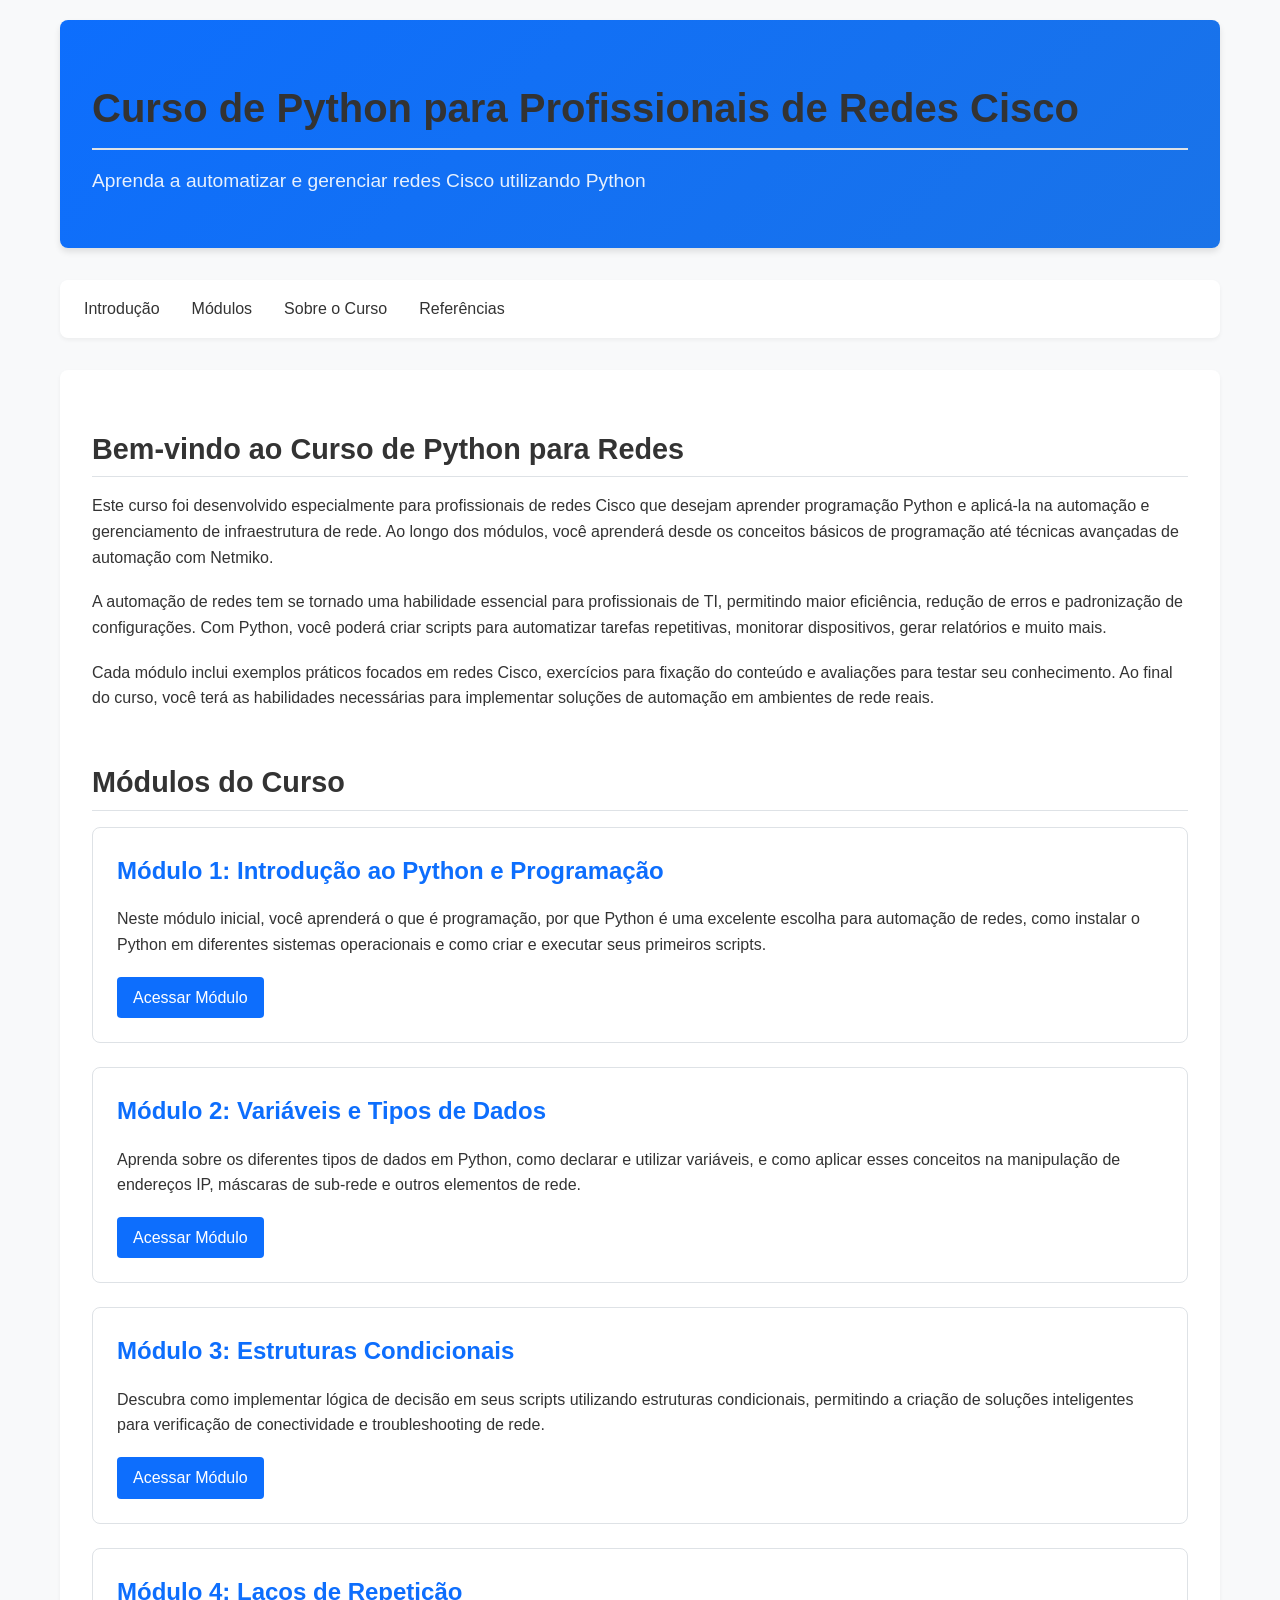
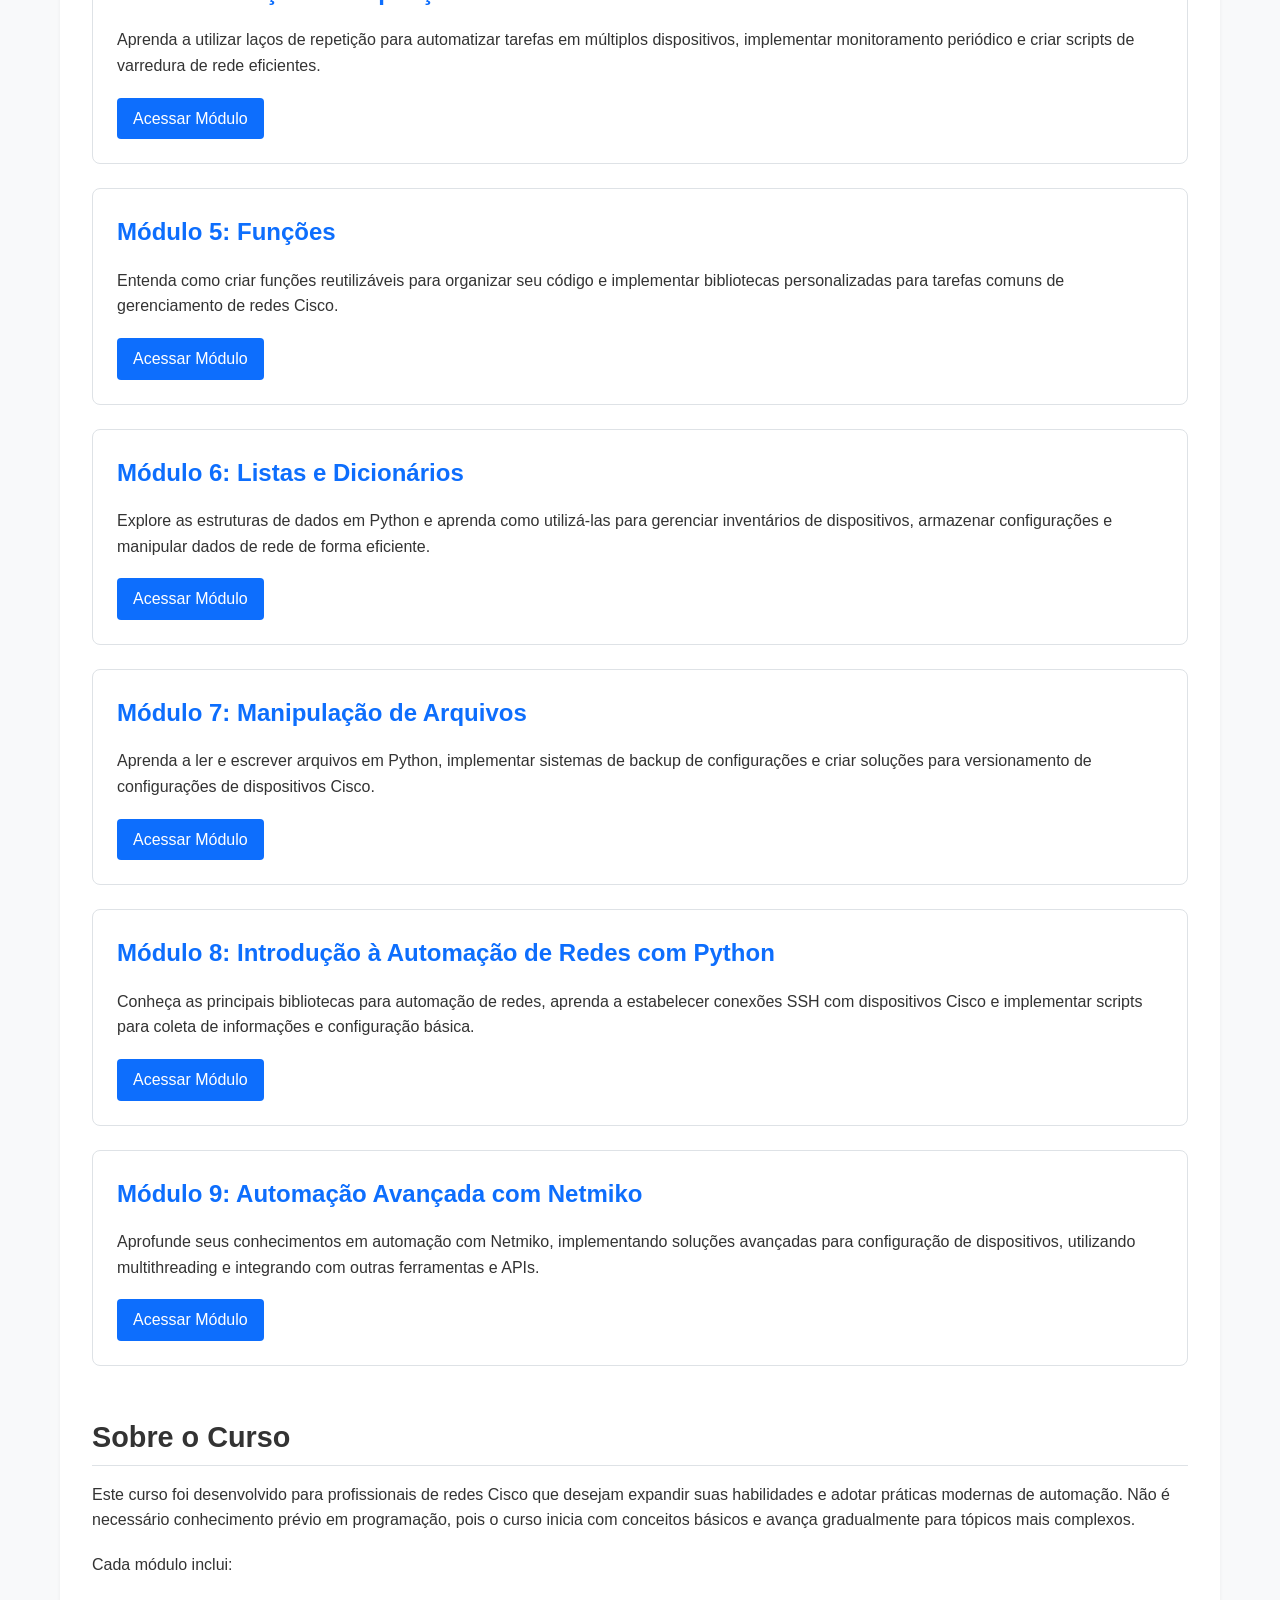
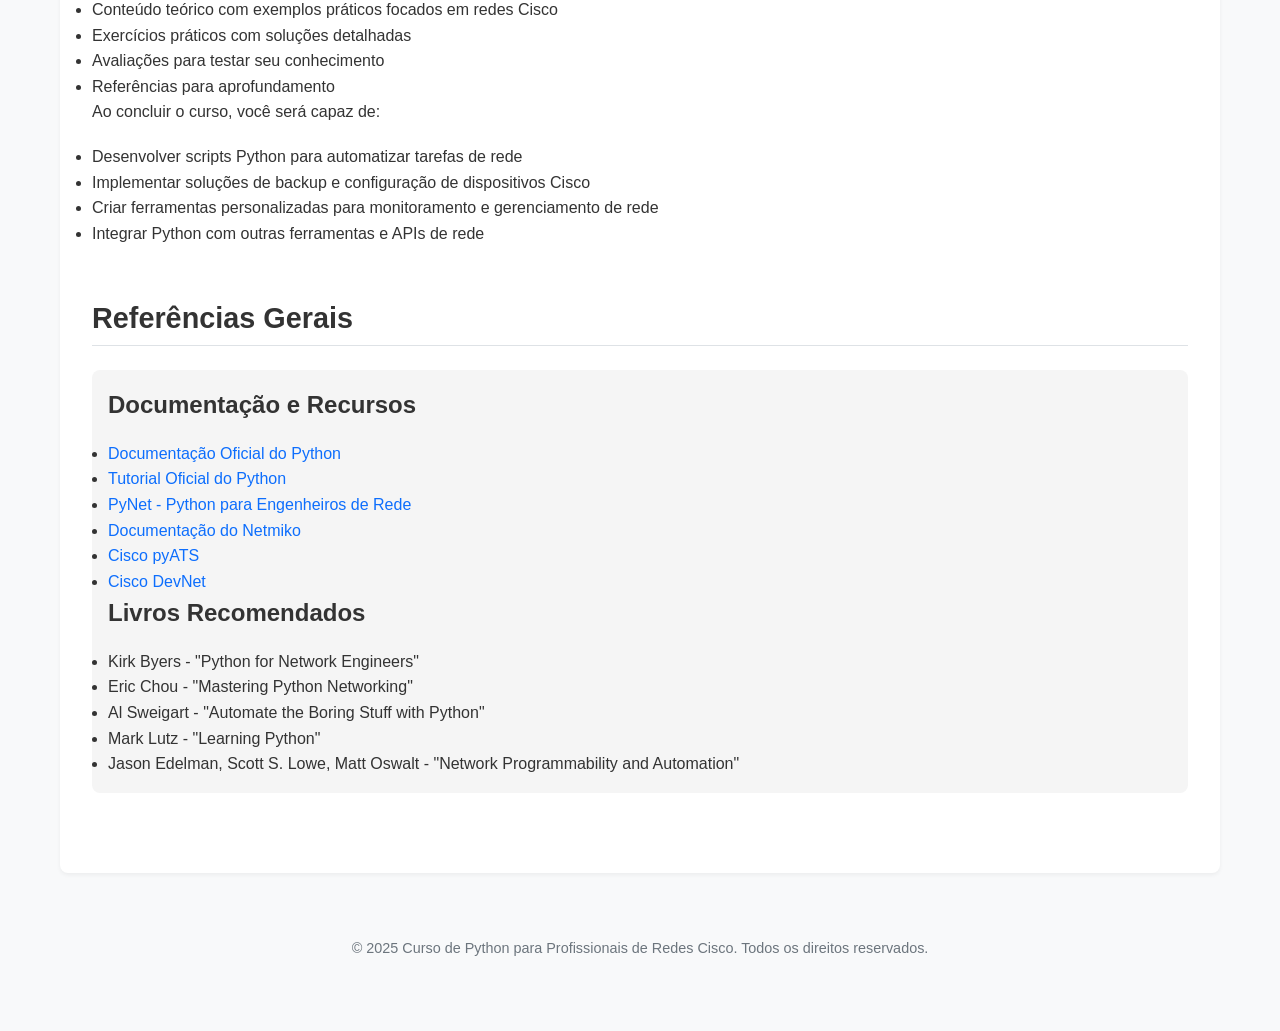
==== commit 8f976b2a: "Add files via upload" ====
--- a/index.html
+++ b/index.html
@@ -1,769 +1,142 @@
-<!DOCTYPE html>
-<html lang="pt-BR">
-<head>
-    <meta charset="UTF-8">
-    <meta name="viewport" content="width=device-width, initial-scale=1.0">
-    <title>Curso Básico de Programação em Python para Profissionais de Redes Cisco</title>
-    <link rel="stylesheet" href="styles.css">
-</head>
-<body>
-    <header>
-        <h1>Curso Básico de Programação em Python para Profissionais de Redes Cisco</h1>
-        <p>Um curso introdutório para profissionais de redes aprenderem Python com foco em automação de redes, configuração de dispositivos Cisco e análise de logs.</p>
-    </header>
-
-    <nav>
-        <h2>Índice</h2>
-        <ul>
-            <li><a href="#modulo1">Módulo 1: Introdução ao Python e Programação</a></li>
-            <li><a href="#modulo2">Módulo 2: Variáveis e Tipos de Dados</a></li>
-            <li><a href="#modulo3">Módulo 3: Estruturas Condicionais</a></li>
-            <li><a href="#modulo4">Módulo 4: Laços de Repetição</a></li>
-            <li><a href="#modulo5">Módulo 5: Funções</a></li>
-            <li><a href="#modulo6">Módulo 6: Listas e Dicionários</a></li>
-            <li><a href="#modulo7">Módulo 7: Manipulação de Arquivos</a></li>
-            <li><a href="#modulo8">Módulo 8: Introdução à Automação de Redes com Python</a></li>
-            <li><a href="#modulo9">Módulo 9: Automação Avançada com Netmiko</a></li>
-        </ul>
-    </nav>
-
-    <main>
-        <!-- Módulo 1 -->
-        <section id="modulo1">
-            <h2>Módulo 1: Introdução ao Python e Programação</h2>
-            <h3>O que é Programação?</h3>
-            <p>Programação é o ato de criar instruções que um computador pode executar para realizar tarefas específicas. Em redes, a programação é usada para automatizar configurações de dispositivos (como roteadores e switches Cisco), monitorar tráfego, analisar logs e gerenciar infraestruturas de rede de forma eficiente.</p>
-            <p>Python é uma linguagem de programação de alto nível, conhecida por sua sintaxe clara e legibilidade. É amplamente adotada em automação de redes devido a bibliotecas como Netmiko, Paramiko e Napalm, que facilitam a interação com dispositivos de rede. Python é interpretado, o que significa que o código é executado linha por linha, ideal para scripts rápidos em ambientes de rede.</p>
-            <p><strong>Por que Python em Redes?</strong> Python permite reduzir tarefas manuais, como configurar VLANs em múltiplos switches, coletar dados de interfaces ou verificar o status de dispositivos, economizando tempo e minimizando erros humanos.</p>
-
-            <h3>Instalando o Python</h3>
-            <h4>No Windows</h4>
-            <ol>
-                <li>Baixe o instalador do Python em <a href="https://www.python.org/downloads/">python.org</a> (recomenda-se a versão mais recente, ex.: 3.11 ou superior).</li>
-                <li>Execute o instalador. Marque a opção "Add Python to PATH" para facilitar o uso no Prompt de Comando.</li>
-                <li>Siga as instruções do instalador, escolhendo a instalação padrão.</li>
-                <li>Verifique a instalação abrindo o Prompt de Comando e digitando: <code>python --version</code>. Você deve ver a versão instalada (ex.: Python 3.11.7).</li>
-                <li>Instale um editor de código, como Visual Studio Code, para escrever scripts Python.</li>
-            </ol>
-
-            <h4>No Linux</h4>
-            <ol>
-                <li>Abra o terminal.</li>
-                <li>Verifique se o Python 3 está instalado: <code>python3 --version</code>.</li>
-                <li>Se não estiver, instale com: <code>sudo apt update && sudo apt install python3 python3-pip -y</code> (para Ubuntu/Debian). Para outras distribuições, use o gerenciador de pacotes correspondente (ex.: <code>yum</code> para CentOS).</li>
-                <li>Verifique a instalação do pip (gerenciador de pacotes Python): <code>pip3 --version</code>.</li>
-                <li>Considere instalar um editor como VS Code ou usar editores de terminal como Vim ou Nano.</li>
-            </ol>
-
-            <h3>Criando e Executando um Arquivo .py</h3>
-            <p>Arquivos Python têm a extensão <code>.py</code> e contêm código que pode ser executado pelo interpretador Python.</p>
-            <ol>
-                <li>Crie um arquivo chamado <code>hello.py</code> usando um editor de texto (Notepad++, VS Code, etc.).</li>
-                <li>Adicione o seguinte código:
-                    <pre><code>print("Olá, Redes!")</code></pre>
-                </li>
-                <li>Salve o arquivo em uma pasta acessível.</li>
-                <li>Abra o terminal/Prompt de Comando, navegue até a pasta com <code>cd caminho/para/pasta</code>, e execute: <code>python hello.py</code> (Windows) ou <code>python3 hello.py</code> (Linux).</li>
-                <li>O resultado será: <code>Olá, Redes!</code></li>
-            </ol>
-
-            <h3>Exemplo de Rede</h3>
-            <p>Este script imprime uma mensagem de boas-vindas para administradores de rede:</p>
-            <pre><code>print("Bem-vindo ao Python para Automação de Redes Cisco!")
-print("Este script pode ser usado para gerenciar roteadores e switches.")</code></pre>
-
-            <h3>Exercícios</h3>
-            <ol>
-                <li>Instale o Python no seu sistema e verifique a versão instalada.</li>
-                <li>Crie um arquivo <code>network_hello.py</code> que imprime "Bem-vindo à automação de redes!" e execute-o.</li>
-                <li>Crie um arquivo <code>device_info.py</code> que imprime o nome de um dispositivo Cisco (ex.: "Router1") e seu IP (ex.: "192.168.1.1").</li>
-            </ol>
-
-            <h3>Soluções dos Exercícios</h3>
-            <ol>
-                <li>Após instalar, execute <code>python --version</code> ou <code>python3 --version</code>. Exemplo de saída: <code>Python 3.11.7</code>.</li>
-                <li>Código para <code>network_hello.py</code>:
-                    <pre><code>print("Bem-vindo à automação de redes!")</code></pre>
-                    Execute: <code>python network_hello.py</code> ou <code>python3 network_hello.py</code>.
-                </li>
-                <li>Código para <code>device_info.py</code>:
-                    <pre><code>print("Dispositivo: Router1")
-print("IP: 192.168.1.1")</code></pre>
-                    Execute: <code>python device_info.py</code> ou <code>python3 device_info.py</code>.
-                </li>
-            </ol>
-
-            <h3>Avaliação</h3>
-            <ol>
-                <li>O que é programação? (Resposta: Escrever instruções para o computador executar tarefas.)</li>
-                <li>Qual comando verifica a versão do Python? (Resposta: <code>python --version</code> ou <code>python3 --version</code>.)</li>
-                <li>Por que Python é útil em redes? (Resposta: Automatiza tarefas como configuração, monitoramento e análise de logs.)</li>
-            </ol>
-
-            <h3>Referências</h3>
-            <ul>
-                <li><a href="https://www.python.org">Site oficial do Python</a></li>
-                <li><a href="https://realpython.com/installing-python/">Guia de Instalação do Python</a></li>
-                <li><a href="https://docs.python.org/3/tutorial/introduction.html">Tutorial Oficial do Python</a></li>
-                <li><a href="https://pynet.twb-tech.com/blog/python/why-python-for-networking.html">Por que Python para Redes</a></li>
-            </ul>
-        </section>
-
-        <!-- Módulo 2 -->
-        <section id="modulo2">
-            <h2>Módulo 2: Variáveis e Tipos de Dados</h2>
-            <p>Variáveis são como contêineres que armazenam dados na memória do computador. Em Python, você não precisa declarar o tipo de variável explicitamente; o tipo é inferido automaticamente.</p>
-            <p><strong>Tipos de Dados Comuns:</strong>
-                <ul>
-                    <li><code>str</code>: Cadeia de caracteres (texto), ex.: <code>"Router1"</code> ou <code>"192.168.1.1"</code>.</li>
-                    <li><code>int</code>: Número inteiro, ex.: <code>80</code> (porta) ou <code>100</code> (VLAN).</li>
-                    <li><code>float</code>: Número decimal, ex.: <code>1.5</code> (largura de banda em Gbps).</li>
-                    <li><code>bool</code>: Valores lógicos <code>True</code> ou <code>False</code>, ex.: status de uma interface.</li>
-                </ul>
-            </p>
-            <p>Em redes, variáveis são usadas para armazenar informações como endereços IP, números de portas, configurações de dispositivos e status de conexões.</p>
-
-            <h3>Exemplos de Rede</h3>
-            <h4>Exemplo 1: Configuração de Interface</h4>
-            <pre><code>ip_address = "192.168.1.1"  # str
-port = 80                   # int
-bandwidth = 1.5             # float
-is_active = True            # bool
-print(f"Interface configurada com IP {ip_address}, porta {port}, banda {bandwidth} Gbps, ativa: {is_active}")
-            </code></pre>
-
-            <h4>Exemplo 2: Informações de Dispositivo</h4>
-            <pre><code>device_name = "Switch1"
-vlan_id = 10
-uptime = 99.9
-is_managed = True
-print(f"Dispositivo: {device_name}, VLAN: {vlan_id}, Uptime: {uptime}%, Gerenciado: {is_managed}")
-            </code></pre>
-
-            <h3>Exercícios</h3>
-            <ol>
-                <li>Crie variáveis para armazenar o nome de um roteador ("R1"), sua porta (23), largura de banda (2.0) e status ativo (True). Imprima todas em uma frase.</li>
-                <li>Crie uma variável com o endereço MAC "00:1A:2B:3C:4D:5E" e imprima com a mensagem "Endereço MAC do dispositivo:".</li>
-                <li>Crie variáveis para um switch com nome "SW1", IP "10.0.0.2" e número de portas 24. Imprima todas.</li>
-            </ol>
-
-            <h3>Soluções dos Exercícios</h3>
-            <ol>
-                <li><pre><code>router_name = "R1"
-port = 23
-bandwidth = 2.0
-is_active = True
-print(f"Roteador {router_name} usa porta {port}, banda {bandwidth} Gbps, ativo: {is_active}")
-                </code></pre></li>
-                <li><pre><code>mac_address = "00:1A:2B:3C:4D:5E"
-print(f"Endereço MAC do dispositivo: {mac_address}")
-                </code></pre></li>
-                <li><pre><code>switch_name = "SW1"
-ip_address = "10.0.0.2"
-port_count = 24
-print(f"Switch: {switch_name}, IP: {ip_address}, Portas: {port_count}")
-                </code></pre></li>
-            </ol>
-
-            <h3>Avaliação</h3>
-            <ol>
-                <li>Qual é o tipo de dado de "10.0.0.1"? (Resposta: <code>str</code>)</li>
-                <li>Crie uma variável <code>vlan</code> com valor 100. Qual é seu tipo? (Resposta: <code>int</code>)</li>
-                <li>Qual tipo de dado é apropriado para armazenar o status de uma interface (ativa/inativa)? (Resposta: <code>bool</code>)</li>
-            </ol>
-
-            <h3>Referências</h3>
-            <ul>
-                <li><a href="https://realpython.com/python-variables/">Python Variables</a></li>
-                <li><a href="https://docs.python.org/3/tutorial/introduction.html">Python Tutorial: Introduction</a></li>
-                <li><a href="https://www.w3schools.com/python/python_datatypes.asp">Python Data Types</a></li>
-                <li><a href="https://pynet.twb-tech.com/blog/python/python-variables-network.html">Python Variables for Networking</a></li>
-            </ul>
-        </section>
-
-        <!-- Módulo 3 -->
-        <section id="modulo3">
-            <h2>Módulo 3: Estruturas Condicionais</h2>
-            <p>Estruturas condicionais (<code>if</code>, <code>elif</code>, <code>else</code>) permitem que o programa tome decisões com base em condições. Em redes, isso é útil para verificar estados de dispositivos, validar configurações ou alertar sobre falhas.</p>
-            <p><strong>Operadores de Comparação:</strong>
-                <ul>
-                    <li><code>==</code>: Igual a</li>
-                    <li><code>!=</code>: Diferente de</li>
-                    <li><code>&lt;</code>, <code>&gt;</code>, <code>&lt;=</code>, <code>&gt;=</code>: Menor, maior, menor ou igual, maior ou igual</li>
-                </ul>
-            </p>
-            <p><strong>Operadores Lógicos:</strong> <code>and</code>, <code>or</code>, <code>not</code> combinam condições.</p>
-
-            <h3>Exemplos de Rede</h3>
-            <h4>Exemplo 1: Verificar Status de Interface</h4>
-            <pre><code>status = "up"
-if status == "up":
-    print("Interface está ativa!")
-else:
-    print("Interface está inativa.")
-            </code></pre>
-
-            <h4>Exemplo 2: Validar Porta de Rede</h4>
-            <pre><code>port = 80
-if port == 80:
-    print("Porta HTTP detectada")
-elif port == 443:
-    print("Porta HTTPS detectada")
-else:
-    print("Porta desconhecida")
-            </code></pre>
-
-            <h3>Exercícios</h3>
-            <ol>
-                <li>Crie um programa que verifica se uma porta (ex.: 80) é HTTP. Se for 80, imprima "Porta HTTP". Caso contrário, imprima "Porta desconhecida".</li>
-                <li>Crie um programa que verifica se a VLAN (ex.: 10) está no intervalo 1-100. Se sim, imprima "VLAN válida".</li>
-                <li>Crie um programa que verifica o status de um link ("up" ou "down") e a largura de banda (ex.: 1.0). Se o link estiver "up" e a banda for maior que 0.5, imprima "Link de alta qualidade".</li>
-            </ol>
-
-            <h3>Soluções dos Exercícios</h3>
-            <ol>
-                <li><pre><code>port = 80
-if port == 80:
-    print("Porta HTTP")
-else:
-    print("Porta desconhecida")
-                </code></pre></li>
-                <li><pre><code>vlan = 10
-if 1 <= vlan <= 100:
-    print("VLAN válida")
-else:
-    print("VLAN inválida")
-                </code></pre></li>
-                <li><pre><code>status = "up"
-bandwidth = 1.0
-if status == "up" and bandwidth > 0.5:
-    print("Link de alta qualidade")
-else:
-    print("Link não qualificado")
-                </code></pre></li>
-            </ol>
-
-            <h3>Avaliação</h3>
-            <ol>
-                <li>O que faz o operador <code>==</code>? (Resposta: Compara igualdade.)</li>
-                <li>Escreva um <code>if</code> que verifica se uma interface está "down". (Resposta: <code>if status == "down": print("Interface inativa")</code>)</li>
-                <li>Qual é a função do <code>elif</code>? (Resposta: Testa uma nova condição se a anterior for falsa.)</li>
-            </ol>
-
-            <h3>Referências</h3>
-            <ul>
-                <li><a href="https://realpython.com/python-conditional-statements/">Python Conditionals</a></li>
-                <li><a href="https://docs.python.org/3/tutorial/controlflow.html">Python Control Flow</a></li>
-                <li><a href="https://www.w3schools.com/python/python_conditions.asp">Python If...Else</a></li>
-                <li><a href="https://pynet.twb-tech.com/blog/python/conditionals-network-automation.html">Conditionals in Network Automation</a></li>
-            </ul>
-        </section>
-
-        <!-- Módulo 4 -->
-        <section id="modulo4">
-            <h2>Módulo 4: Laços de Repetição</h2>
-            <p>Laços de repetição permitem executar um bloco de código várias vezes. Em redes, laços são úteis para iterar sobre interfaces, VLANs ou dispositivos em uma topologia.</p>
-            <p><strong>Tipos de Laços:</strong>
-                <ul>
-                    <li><code>for</code>: Itera sobre uma sequência (ex.: lista, intervalo).</li>
-                    <li><code>while</code>: Repete enquanto uma condição é verdadeira.</li>
-                </ul>
-            </p>
-
-            <h3>Exemplos de Rede</h3>
-            <h4>Exemplo 1: Verificar Interfaces</h4>
-            <pre><code>for i in range(1, 5):
-    print(f"Verificando interface eth0/{i}")
-            </code></pre>
-
-            <h4>Exemplo 2: Tentativas de Conexão</h4>
-            <pre><code>attempt = 1
-while attempt <= 3:
-    print(f"Tentando conectar ao dispositivo... Tentativa {attempt}")
-    attempt += 1
-            </code></pre>
-
-            <h3>Exercícios</h3>
-            <ol>
-                <li>Crie um laço <code>for</code> que imprime "Configurando VLAN X" para VLANs de 10 a 15.</li>
-                <li>Crie um laço <code>while</code> que tenta conectar a um dispositivo até 3 tentativas, imprimindo "Tentativa X".</li>
-                <li>Crie um laço <code>for</code> que imprime "Interface GigabitEthernet0/X está ativa" para interfaces de 1 a 4.</li>
-            </ol>
-
-            <h3>Soluções dos Exercícios</h3>
-            <ol>
-                <li><pre><code>for vlan in range(10, 16):
-    print(f"Configurando VLAN {vlan}")
-                </code></pre></li>
-                <li><pre><code>attempt = 1
-while attempt <= 3:
-    print(f"Tentativa {attempt}")
-    attempt += 1
-                </code></pre></li>
-                <li><pre><code>for i in range(1, 5):
-    print(f"Interface GigabitEthernet0/{i} está ativa")
-                </code></pre></li>
-            </ol>
-
-            <h3>Avaliação</h3>
-            <ol>
-                <li>Qual é a diferença entre <code>for</code> e <code>while</code>? (Resposta: <code>for</code> itera sobre uma sequência; <code>while</code> repete enquanto uma condição é verdadeira.)</li>
-                <li>Escreva um laço que imprime portas de 1 a 4. (Resposta: <code>for port in range(1, 5): print(f"Porta {port}")</code>)</li>
-                <li>O que faz <code>range(1, 5)</code>? (Resposta: Gera uma sequência de 1 a 4.)</li>
-            </ol>
-
-            <h3>Referências</h3>
-            <ul>
-                <li><a href="https://realpython.com/python-for-loop/">Python For Loops</a></li>
-                <li><a href="https://realpython.com/python-while-loop/">Python While Loops</a></li>
-                <li><a href="https://docs.python.org/3/tutorial/controlflow.html#for-statements">Python For Statements</a></li>
-                <li><a href="https://pynet.twb-tech.com/blog/python/loops-network-automation.html">Loops in Network Automation</a></li>
-            </ul>
-        </section>
-
-        <!-- Módulo 5 -->
-        <section id="modulo5">
-            <h2>Módulo 5: Funções</h2>
-            <p>Funções são blocos de código reutilizáveis que realizam uma tarefa específica. Elas aceitam parâmetros (entradas) e podem retornar valores. Em redes, funções são usadas para modularizar tarefas como validar IPs, verificar status de interfaces ou enviar comandos a dispositivos.</p>
-            <p><strong>Componentes de uma Função:</strong>
-                <ul>
-                    <li><code>def</code>: Define a função.</li>
-                    <li>Nome da função: Descritivo, ex.: <code>check_interface</code>.</li>
-                    <li>Parâmetros: Entradas opcionais.</li>
-                    <li><code>return</code>: Retorna um valor (opcional).</li>
-                </ul>
-            </p>
-
-            <h3>Exemplos de Rede</h3>
-            <h4>Exemplo 1: Verificar Interface</h4>
-            <pre><code>def check_interface(status):
-    return "Ativa" if status == "up" else "Inativa"
-
-print(check_interface("up"))
-print(check_interface("down"))
-            </code></pre>
-
-            <h4>Exemplo 2: Validar Endereço IP</h4>
-            <pre><code>def is_private_ip(ip):
-    return "IP privado" if ip.startswith("192.168") else "IP público"
-
-print(is_private_ip("192.168.1.1"))
-print(is_private_ip("8.8.8.8"))
-            </code></pre>
-
-            <h3>Exercícios</h3>
-            <ol>
-                <li>Crie uma função que recebe um número de porta e retorna "SSH" se for 22, senão "Outra porta".</li>
-                <li>Crie uma função que recebe um IP e retorna "Válido" se começa com "192.168".</li>
-                <li>Crie uma função que recebe o nome de uma VLAN (ex.: "VLAN10") e retorna "VLAN padrão" se for "VLAN1", senão "VLAN personalizada".</li>
-            </ol>
-
-            <h3>Soluções dos Exercícios</h3>
-            <ol>
-                <li><pre><code>def check_port(port):
-    return "SSH" if port == 22 else "Outra porta"
-
-print(check_port(22))
-                </code></pre></li>
-                <li><pre><code>def check_ip(ip):
-    return "Válido" if ip.startswith("192.168") else "Inválido"
-
-print(check_ip("192.168.1.1"))
-                </code></pre></li>
-                <li><pre><code>def check_vlan(vlan_name):
-    return "VLAN padrão" if vlan_name == "VLAN1" else "VLAN personalizada"
-
-print(check_vlan("VLAN10"))
-                </code></pre></li>
-            </ol>
-
-            <h3>Avaliação</h3>
-            <ol>
-                <li>O que é uma função? (Resposta: Bloco de código reutilizável que executa uma tarefa.)</li>
-                <li>Escreva uma função que retorna "VLAN OK" se o número da VLAN é 1. (Resposta: <code>def check_vlan(vlan): return "VLAN OK" if vlan == 1 else "VLAN diferente"</code>)</li>
-                <li>Qual é a utilidade do <code>return</code>? (Resposta: Envia um valor de volta para quem chamou a função.)</li>
-            </ol>
-
-            <h3>Referências</h3>
-            <ul>
-                <li><a href="https://realpython.com/defining-your-own-python-function/">Python Functions</a></li>
-                <li><a href="https://docs.python.org/3/tutorial/controlflow.html#defining-functions">Python Defining Functions</a></li>
-                <li><a href="https://www.w3schools.com/python/python_functions.asp">Python Functions</a></li>
-                <li><a href="https://pynet.twb-tech.com/blog/python/functions-network-automation.html">Functions in Network Automation</a></li>
-            </ul>
-        </section>
-
-        <!-- Módulo 6 -->
-        <section id="modulo6">
-            <h2>Módulo 6: Listas e Dicionários</h2>
-            <p>Listas e dicionários são estruturas de dados que armazenam múltiplos valores. Em redes, listas podem armazenar interfaces ou VLANs, enquanto dicionários são ideais para configurações de dispositivos com pares chave-valor.</p>
-            <p><strong>Listas:</strong> Sequências ordenadas, acessadas por índices (começando em 0).</p>
-            <p><strong>Dicionários:</strong> Coleções de pares chave-valor, acessadas por chaves.</p>
-
-            <h3>Exemplos de Rede</h3>
-            <h4>Exemplo 1: Lista de Interfaces</h4>
-            <pre><code>interfaces = ["eth0/1", "eth0/2", "eth0/3"]
-print(f"Primeira interface: {interfaces[0]}")
-interfaces.append("eth0/4")  # Adiciona nova interface
-print(f"Interfaces atualizadas: {interfaces}")
-            </code></pre>
-
-            <h4>Exemplo 2: Dicionário de Dispositivo</h4>
-            <pre><code>router = {"ip": "192.168.1.1", "model": "Cisco 2901", "ports": 4}
-print(f"IP do roteador: {router['ip']}")
-router["status"] = "active"  # Adiciona nova chave
-print(f"Dicionário atualizado: {router}")
-            </code></pre>
-
-            <h3>Exercícios</h3>
-            <ol>
-                <li>Crie uma lista com 3 VLANs (10, 20, 30) e imprima a segunda VLAN.</li>
-                <li>Crie um dicionário com o nome do dispositivo ("Switch1") e IP ("10.0.0.2"). Imprima o IP.</li>
-                <li>Crie uma lista com 4 interfaces ("Gig0/1", "Gig0/2", "Gig0/3", "Gig0/4") e adicione uma nova interface "Gig0/5". Imprima a lista atualizada.</li>
-            </ol>
-
-            <h3>Soluções dos Exercícios</h3>
-            <ol>
-                <li><pre><code>vlans = [10, 20, 30]
-print(vlans[1])
-                </code></pre></li>
-                <li><pre><code>device = {"name": "Switch1", "ip": "10.0.0.2"}
-print(device["ip"])
-                </code></pre></li>
-                <li><pre><code>interfaces = ["Gig0/1", "Gig0/2", "Gig0/3", "Gig0/4"]
-interfaces.append("Gig0/5")
-print(interfaces)
-                </code></pre></li>
-            </ol>
-
-            <h3>Avaliação</h3>
-            <ol>
-                <li>Qual é a diferença entre lista e dicionário? (Resposta: Lista é uma sequência ordenada; dicionário usa chaves para acessar valores.)</li>
-                <li>Como acessar o segundo item de <code>ports = ["port1", "port2", "port3"]</code>? (Resposta: <code>ports[1]</code>)</li>
-                <li>Como adicionar uma nova chave a um dicionário? (Resposta: <code>dict["nova_chave"] = valor</code>)</li>
-            </ol>
-
-            <h3>Referências</h3>
-            <ul>
-                <li><a href="https://realpython.com/python-lists-tuples/">Python Lists</a></li>
-                <li><a href="https://realpython.com/python-dicts/">Python Dictionaries</a></li>
-                <li><a href="https://docs.python.org/3/tutorial/datastructures.html">Python Data Structures</a></li>
-                <li><a href="https://pynet.twb-tech.com/blog/python/lists-dicts-network.html">Lists and Dicts in Networking</a></li>
-            </ul>
-        </section>
-
-        <!-- Módulo 7 -->
-        <section id="modulo7">
-            <h2>Módulo 7: Manipulação de Arquivos</h2>
-            <p>Python permite ler e escrever arquivos, o que é essencial em redes para gerenciar configurações, salvar logs ou exportar dados de dispositivos. Arquivos podem ser abertos em modos como <code>"r"</code> (leitura), <code>"w"</code> (escrita, sobrescreve) ou <code>"a"</code> (escrita, adiciona).</p>
-            <p>Usar a instrução <code>with</code> garante que o arquivo seja fechado automaticamente após o uso.</p>
-
-            <h3>Exemplos de Rede</h3>
-            <h4>Exemplo 1: Criar Configuração</h4>
-            <pre><code>with open("config.txt", "w") as file:
-    file.write("interface eth0/1\nip address 192.168.1.1 255.255.255.0")
-
-with open("config.txt", "r") as file:
-    print(file.read())
-            </code></pre>
-
-            <h4>Exemplo 2: Registrar IPs</h4>
-            <pre><code>ips = ["192.168.1.1", "10.0.0.2", "172.16.0.1"]
-with open("ip_list.txt", "w") as file:
-    for ip in ips:
-        file.write(f"{ip}\n")
-
-with open("ip_list.txt", "r") as file:
-    for line in file:
-        print(f"IP lido: {line.strip()}")
-            </code></pre>
-
-            <h3>Exercícios</h3>
-            <ol>
-                <li>Crie um arquivo <code>vlans.txt</code> com a lista de VLANs "VLAN 10, VLAN 20".</li>
-                <li>Leia e imprima o conteúdo de <code>vlans.txt</code>.</li>
-                <li>Crie um arquivo <code>interfaces.txt</code> com duas interfaces ("Gig0/1", "Gig0/2") e adicione uma terceira ("Gig0/3") usando o modo <code>"a"</code>.</li>
-            </ol>
-
-            <h3>Soluções dos Exercícios</h3>
-            <ol>
-                <li><pre><code>with open("vlans.txt", "w") as file:
-    file.write("VLAN 10, VLAN 20")
-                </code></pre></li>
-                <li><pre><code>with open("vlans.txt", "r") as file:
-    print(file.read())
-                </code></pre></li>
-                <li><pre><code>with open("interfaces.txt", "w") as file:
-    file.write("Gig0/1\nGig0/2\n")
-with open("interfaces.txt", "a") as file:
-    file.write("Gig0/3\n")
-                </code></pre></li>
-            </ol>
-
-            <h3>Avaliação</h3>
-            <ol>
-                <li>O que faz o modo <code>"w"</code> ao abrir um arquivo? (Resposta: Escreve, sobrescrevendo o arquivo.)</li>
-                <li>Como ler um arquivo chamado <code>log.txt</code>? (Resposta: <code>with open("log.txt", "r") as file: print(file.read())</code>)</li>
-                <li>Qual é a diferença entre os modos <code>"w"</code> e <code>"a"</code>? (Resposta: <code>"w"</code> sobrescreve; <code>"a"</code> adiciona ao final.)</li>
-            </ol>
-
-            <h3>Referências</h3>
-            <ul>
-                <li><a href="https://realpython.com/read-write-files-python/">Python File Handling</a></li>
-                <li><a href="https://docs.python.org/3/tutorial/inputoutput.html#reading-and-writing-files">Python File I/O</a></li>
-                <li><a href="https://www.w3schools.com/python/python_file_handling.asp">Python File Handling</a></li>
-                <li><a href="https://pynet.twb-tech.com/blog/python/file-handling-network.html">File Handling in Networking</a></li>
-            </ul>
-        </section>
-
-        <!-- Módulo 8 -->
-        <section id="modulo8">
-            <h2>Módulo 8: Introdução à Automação de Redes com Python</h2>
-            <p>Automatizar tarefas de rede com Python reduz o trabalho manual e aumenta a eficiência. Bibliotecas como <code>telnetlib</code> (para Telnet) e <code>paramiko</code> (para SSH) permitem interagir com dispositivos Cisco, enviando comandos e coletando outputs.</p>
-            <p><strong>Nota:</strong> Use ambientes de teste (ex.: Cisco Packet Tracer) para evitar impactos em redes de produção.</p>
-
-            <h3>Exemplos de Rede</h3>
-            <h4>Exemplo 1: Usando telnetlib</h4>
-            <pre><code>import telnetlib
-
-host = "192.168.1.1"
-user = "admin"
-password = "cisco"
-
-tn = telnetlib.Telnet(host)
-tn.read_until(b"Username: ")
-tn.write(user.encode("ascii") + b"\n")
-tn.read_until(b"Password: ")
-tn.write(password.encode("ascii") + b"\n")
-tn.write(b"show version\n")
-tn.write(b"exit\n")
-print(tn.read_all().decode("ascii"))
-            </code></pre>
-
-            <h4>Exemplo 2: Verificar Interfaces</h4>
-            <pre><code>import telnetlib
-
-host = "192.168.1.1"
-user = "admin"
-password = "cisco"
-
-tn = telnetlib.Telnet(host)
-tn.read_until(b"Username: ")
-tn.write(user.encode("ascii") + b"\n")
-tn.read_until(b"Password: ")
-tn.write(password.encode("ascii") + b"\n")
-tn.write(b"show ip interface brief\n")
-tn.write(b"exit\n")
-output = tn.read_all().decode("ascii")
-print("Status das interfaces:")
-print(output)
-            </code></pre>
-
-            <h3>Exercícios</h3>
-            <ol>
-                <li>Modifique o exemplo 1 para executar o comando <code>show ip interface brief</code>.</li>
-                <li>Crie um script que armazena o output do comando <code>show version</code> em um arquivo <code>output.txt</code>.</li>
-                <li>Crie um script que executa o comando <code>show running-config</code> e imprime apenas as linhas que contêm "interface".</li>
-            </ol>
-
-            <h3>Soluções dos Exercícios</h3>
-            <ol>
-                <li><pre><code>import telnetlib
-
-host = "192.168.1.1"
-user = "admin"
-password = "cisco"
-
-tn = telnetlib.Telnet(host)
-tn.read_until(b"Username: ")
-tn.write(user.encode("ascii") + b"\n")
-tn.read_until(b"Password: ")
-tn.write(password.encode("ascii") + b"\n")
-tn.write(b"show ip interface brief\n")
-tn.write(b"exit\n")
-print(tn.read_all().decode("ascii"))
-                </code></pre></li>
-                <li><pre><code>import telnetlib
-
-host = "192.168.1.1"
-user = "admin"
-password = "cisco"
-
-tn = telnetlib.Telnet(host)
-tn.read_until(b"Username: ")
-tn.write(user.encode("ascii") + b"\n")
-tn.read_until(b"Password: ")
-tn.write(password.encode("ascii") + b"\n")
-tn.write(b"show version\n")
-tn.write(b"exit\n")
-output = tn.read_all().decode("ascii")
-with open("output.txt", "w") as file:
-    file.write(output)
-                </code></pre></li>
-                <li><pre><code>import telnetlib
-
-host = "192.168.1.1"
-user = "admin"
-password = "cisco"
-
-tn = telnetlib.Telnet(host)
-tn.read_until(b"Username: ")
-tn.write(user.encode("ascii") + b"\n")
-tn.read_until(b"Password: ")
-tn.write(password.encode("ascii") + b"\n")
-tn.write(b"show running-config\n")
-tn.write(b"exit\n")
-output = tn.read_all().decode("ascii")
-for line in output.splitlines():
-    if "interface" in line.lower():
-        print(line)
-                </code></pre></li>
-            </ol>
-
-            <h3>Avaliação</h3>
-            <ol>
-                <li>Qual biblioteca é usada no exemplo? (Resposta: <code>telnetlib</code>)</li>
-                <li>Como salvar o output em um arquivo? (Resposta: Usar <code>with open("file.txt", "w") as file: file.write(output)</code>)</li>
-                <li>Por que é importante usar ambientes de teste para automação? (Resposta: Para evitar impactos em redes de produção.)</li>
-            </ol>
-
-            <h3>Referências</h3>
-            <ul>
-                <li><a href="https://docs.python.org/3/library/telnetlib.html">Python telnetlib</a></li>
-                <li><a href="https://realpython.com/python-telnet/">Python Telnet Automation</a></li>
-                <li><a href="https://pynet.twb-tech.com/blog/automation/telnetlib.html">Telnetlib for Network Automation</a></li>
-                <li><a href="https://www.networkworld.com/article/3662778/using-python-for-network-automation.html">Python for Network Automation</a></li>
-            </ul>
-        </section>
-
-        <!-- Módulo 9 -->
-        <section id="modulo9">
-            <h2>Módulo 9: Automação Avançada com Netmiko</h2>
-            <p>Netmiko é uma biblioteca Python que simplifica a automação de redes via SSH, suportando dispositivos Cisco e outros. É mais robusta que <code>telnetlib</code> e ideal para configurar dispositivos, coletar dados e gerenciar redes.</p>
-            <p><strong>Instalação:</strong> <code>pip install netmiko</code></p>
-            <p><strong>Funcionalidades:</strong>
-                <ul>
-                    <li>Enviar comandos de show (<code>send_command</code>).</li>
-                    <li>Enviar configurações (<code>send_config_set</code>).</li>
-                    <li>Gerenciar conexões SSH com dispositivos de rede.</li>
-                </ul>
-            </p>
-
-            <h3>Exemplos de Rede</h3>
-            <h4>Exemplo 1: Coletar Informações</h4>
-            <pre><code>from netmiko import ConnectHandler
-
-device = {
-    "device_type": "cisco_ios",
-    "host": "192.168.1.1",
-    "username": "admin",
-    "password": "cisco",
-}
-
-connection = ConnectHandler(**device)
-output = connection.send_command("show version")
-print(output)
-connection.disconnect()
-            </code></pre>
-
-            <h4>Exemplo 2: Configurar Interface</h4>
-            <pre><code>from netmiko import ConnectHandler
-
-device = {
-    "device_type": "cisco_ios",
-    "host": "192.168.1.1",
-    "username": "admin",
-    "password": "cisco",
-}
-
-connection = ConnectHandler(**device)
-commands = [
-    "interface GigabitEthernet0/1",
-    "ip address 192.168.2.1 255.255.255.0",
-    "no shutdown"
-]
-connection.send_config_set(commands)
-connection.send_command("write memory")
-print("Interface configurada!")
-connection.disconnect()
-            </code></pre>
-
-            <h3>Exercícios</h3>
-            <ol>
-                <li>Modifique o exemplo 1 para executar <code>show running-config</code>.</li>
-                <li>Crie um script que configura uma VLAN 10 no dispositivo.</li>
-                <li>Crie um script que coleta o output de <code>show ip interface brief</code> e salva em um arquivo <code>interfaces.txt</code>.</li>
-            </ol>
-
-            <h3>Soluções dos Exercícios</h3>
-            <ol>
-                <li><pre><code>from netmiko import ConnectHandler
-
-device = {
-    "device_type": "cisco_ios",
-    "host": "192.168.1.1",
-    "username": "admin",
-    "password": "cisco",
-}
-
-connection = ConnectHandler(**device)
-output = connection.send_command("show running-config")
-print(output)
-connection.disconnect()
-                </code></pre></li>
-                <li><pre><code>from netmiko import ConnectHandler
-
-device = {
-    "device_type": "cisco_ios",
-    "host": "192.168.1.1",
-    "username": "admin",
-    "password": "cisco",
-}
-
-connection = ConnectHandler(**device)
-commands = ["vlan 10", "name VLAN_10"]
-connection.send_config_set(commands)
-connection.send_command("write memory")
-print("VLAN 10 configurada!")
-connection.disconnect()
-                </code></pre></li>
-                <li><pre><code>from netmiko import ConnectHandler
-
-device = {
-    "device_type": "cisco_ios",
-    "host": "192.168.1.1",
-    "username": "admin",
-    "password": "cisco",
-}
-
-connection = ConnectHandler(**device)
-output = connection.send_command("show ip interface brief")
-with open("interfaces.txt", "w") as file:
-    file.write(output)
-print("Output salvo em interfaces.txt")
-connection.disconnect()
-                </code></pre></li>
-            </ol>
-
-            <h3>Avaliação</h3>
-            <ol>
-                <li>O que faz <code>send_command</code>? (Resposta: Envia um comando e retorna o output.)</li>
-                <li>Como instalar o Netmiko? (Resposta: <code>pip install netmiko</code>)</li>
-                <li>Qual é a vantagem do Netmiko sobre <code>telnetlib</code>? (Resposta: Suporta SSH, é mais robusto e fácil de usar.)</li>
-            </ol>
-
-            <h3>Referências</h3>
-            <ul>
-                <li><a href="https://github.com/ktbyers/netmiko">Netmiko GitHub</a></li>
-                <li><a href="https://pynet.twb-tech.com/blog/automation/netmiko.html">Netmiko Tutorial</a></li>
-                <li><a href="https://realpython.com/network-automation-python-netmiko/">Netmiko for Network Automation</a></li>
-                <li><a href="https://www.networkworld.com/article/3662778/using-python-for-network-automation.html">Advanced Network Automation</a></li>
-            </ul>
-        </section>
-    </main>
-
-    <footer>
-        <p>Curso desenvolvido para profissionais de redes Cisco. Última atualização: 17 de maio de 2025.</p>
-    </footer>
-</body>
-</html>+<!DOCTYPE html>
+<html lang="pt-BR">
+<head>
+    <meta charset="UTF-8">
+    <meta name="viewport" content="width=device-width, initial-scale=1.0">
+    <title>Curso de Python para Profissionais de Redes Cisco</title>
+    <link rel="stylesheet" href="style.css">
+</head>
+<body>
+    <header>
+        <h1>Curso de Python para Profissionais de Redes Cisco</h1>
+        <p>Aprenda a automatizar e gerenciar redes Cisco utilizando Python</p>
+    </header>
+
+    <nav>
+        <ul>
+            <li><a href="#introducao">Introdução</a></li>
+            <li><a href="#modulos">Módulos</a></li>
+            <li><a href="#sobre">Sobre o Curso</a></li>
+            <li><a href="#referencias">Referências</a></li>
+        </ul>
+    </nav>
+
+    <main>
+        <section id="introducao">
+            <h2>Bem-vindo ao Curso de Python para Redes</h2>
+            <p>Este curso foi desenvolvido especialmente para profissionais de redes Cisco que desejam aprender programação Python e aplicá-la na automação e gerenciamento de infraestrutura de rede. Ao longo dos módulos, você aprenderá desde os conceitos básicos de programação até técnicas avançadas de automação com Netmiko.</p>
+            
+            <p>A automação de redes tem se tornado uma habilidade essencial para profissionais de TI, permitindo maior eficiência, redução de erros e padronização de configurações. Com Python, você poderá criar scripts para automatizar tarefas repetitivas, monitorar dispositivos, gerar relatórios e muito mais.</p>
+            
+            <p>Cada módulo inclui exemplos práticos focados em redes Cisco, exercícios para fixação do conteúdo e avaliações para testar seu conhecimento. Ao final do curso, você terá as habilidades necessárias para implementar soluções de automação em ambientes de rede reais.</p>
+        </section>
+
+        <section id="modulos">
+            <h2>Módulos do Curso</h2>
+            
+            <div class="module-card">
+                <h3>Módulo 1: Introdução ao Python e Programação</h3>
+                <p>Neste módulo inicial, você aprenderá o que é programação, por que Python é uma excelente escolha para automação de redes, como instalar o Python em diferentes sistemas operacionais e como criar e executar seus primeiros scripts.</p>
+                <a href="modulo1.html" class="btn">Acessar Módulo</a>
+            </div>
+            
+            <div class="module-card">
+                <h3>Módulo 2: Variáveis e Tipos de Dados</h3>
+                <p>Aprenda sobre os diferentes tipos de dados em Python, como declarar e utilizar variáveis, e como aplicar esses conceitos na manipulação de endereços IP, máscaras de sub-rede e outros elementos de rede.</p>
+                <a href="modulo2.html" class="btn">Acessar Módulo</a>
+            </div>
+            
+            <div class="module-card">
+                <h3>Módulo 3: Estruturas Condicionais</h3>
+                <p>Descubra como implementar lógica de decisão em seus scripts utilizando estruturas condicionais, permitindo a criação de soluções inteligentes para verificação de conectividade e troubleshooting de rede.</p>
+                <a href="modulo3.html" class="btn">Acessar Módulo</a>
+            </div>
+            
+            <div class="module-card">
+                <h3>Módulo 4: Laços de Repetição</h3>
+                <p>Aprenda a utilizar laços de repetição para automatizar tarefas em múltiplos dispositivos, implementar monitoramento periódico e criar scripts de varredura de rede eficientes.</p>
+                <a href="modulo4.html" class="btn">Acessar Módulo</a>
+            </div>
+            
+            <div class="module-card">
+                <h3>Módulo 5: Funções</h3>
+                <p>Entenda como criar funções reutilizáveis para organizar seu código e implementar bibliotecas personalizadas para tarefas comuns de gerenciamento de redes Cisco.</p>
+                <a href="modulo5.html" class="btn">Acessar Módulo</a>
+            </div>
+            
+            <div class="module-card">
+                <h3>Módulo 6: Listas e Dicionários</h3>
+                <p>Explore as estruturas de dados em Python e aprenda como utilizá-las para gerenciar inventários de dispositivos, armazenar configurações e manipular dados de rede de forma eficiente.</p>
+                <a href="modulo6.html" class="btn">Acessar Módulo</a>
+            </div>
+            
+            <div class="module-card">
+                <h3>Módulo 7: Manipulação de Arquivos</h3>
+                <p>Aprenda a ler e escrever arquivos em Python, implementar sistemas de backup de configurações e criar soluções para versionamento de configurações de dispositivos Cisco.</p>
+                <a href="modulo7.html" class="btn">Acessar Módulo</a>
+            </div>
+            
+            <div class="module-card">
+                <h3>Módulo 8: Introdução à Automação de Redes com Python</h3>
+                <p>Conheça as principais bibliotecas para automação de redes, aprenda a estabelecer conexões SSH com dispositivos Cisco e implementar scripts para coleta de informações e configuração básica.</p>
+                <a href="modulo8.html" class="btn">Acessar Módulo</a>
+            </div>
+            
+            <div class="module-card">
+                <h3>Módulo 9: Automação Avançada com Netmiko</h3>
+                <p>Aprofunde seus conhecimentos em automação com Netmiko, implementando soluções avançadas para configuração de dispositivos, utilizando multithreading e integrando com outras ferramentas e APIs.</p>
+                <a href="modulo9.html" class="btn">Acessar Módulo</a>
+            </div>
+        </section>
+
+        <section id="sobre">
+            <h2>Sobre o Curso</h2>
+            <p>Este curso foi desenvolvido para profissionais de redes Cisco que desejam expandir suas habilidades e adotar práticas modernas de automação. Não é necessário conhecimento prévio em programação, pois o curso inicia com conceitos básicos e avança gradualmente para tópicos mais complexos.</p>
+            
+            <p>Cada módulo inclui:</p>
+            <ul>
+                <li>Conteúdo teórico com exemplos práticos focados em redes Cisco</li>
+                <li>Exercícios práticos com soluções detalhadas</li>
+                <li>Avaliações para testar seu conhecimento</li>
+                <li>Referências para aprofundamento</li>
+            </ul>
+            
+            <p>Ao concluir o curso, você será capaz de:</p>
+            <ul>
+                <li>Desenvolver scripts Python para automatizar tarefas de rede</li>
+                <li>Implementar soluções de backup e configuração de dispositivos Cisco</li>
+                <li>Criar ferramentas personalizadas para monitoramento e gerenciamento de rede</li>
+                <li>Integrar Python com outras ferramentas e APIs de rede</li>
+            </ul>
+        </section>
+
+        <section id="referencias">
+            <h2>Referências Gerais</h2>
+            <div class="references">
+                <h3>Documentação e Recursos</h3>
+                <ul>
+                    <li><a href="https://www.python.org/doc/" target="_blank">Documentação Oficial do Python</a></li>
+                    <li><a href="https://docs.python.org/3/tutorial/" target="_blank">Tutorial Oficial do Python</a></li>
+                    <li><a href="https://pynet.twb-tech.com/" target="_blank">PyNet - Python para Engenheiros de Rede</a></li>
+                    <li><a href="https://github.com/ktbyers/netmiko" target="_blank">Documentação do Netmiko</a></li>
+                    <li><a href="https://developer.cisco.com/pyats/" target="_blank">Cisco pyATS</a></li>
+                    <li><a href="https://developer.cisco.com/" target="_blank">Cisco DevNet</a></li>
+                </ul>
+                
+                <h3>Livros Recomendados</h3>
+                <ul>
+                    <li>Kirk Byers - "Python for Network Engineers"</li>
+                    <li>Eric Chou - "Mastering Python Networking"</li>
+                    <li>Al Sweigart - "Automate the Boring Stuff with Python"</li>
+                    <li>Mark Lutz - "Learning Python"</li>
+                    <li>Jason Edelman, Scott S. Lowe, Matt Oswalt - "Network Programmability and Automation"</li>
+                </ul>
+            </div>
+        </section>
+    </main>
+
+    <footer>
+        <p>&copy; 2025 Curso de Python para Profissionais de Redes Cisco. Todos os direitos reservados.</p>
+    </footer>
+</body>
+</html>
--- a/style.css
+++ b/style.css
@@ -0,0 +1,315 @@
+/* Estilos para o Curso de Python para Profissionais de Redes Cisco */
+
+:root {
+  --primary-color: #0D6EFD;
+  --secondary-color: #1A73E8;
+  --accent-color: #00BCEB;
+  --dark-color: #333333;
+  --light-color: #F8F9FA;
+  --success-color: #28A745;
+  --warning-color: #FFC107;
+  --danger-color: #DC3545;
+  --gray-color: #6C757D;
+  --border-color: #DEE2E6;
+  --code-bg: #F5F5F5;
+}
+
+* {
+  margin: 0;
+  padding: 0;
+  box-sizing: border-box;
+}
+
+body {
+  font-family: 'Segoe UI', Tahoma, Geneva, Verdana, sans-serif;
+  line-height: 1.6;
+  color: var(--dark-color);
+  background-color: var(--light-color);
+  max-width: 1200px;
+  margin: 0 auto;
+  padding: 20px;
+}
+
+header {
+  background: linear-gradient(135deg, var(--primary-color), var(--secondary-color));
+  color: white;
+  padding: 2rem;
+  border-radius: 8px;
+  margin-bottom: 2rem;
+  box-shadow: 0 4px 6px rgba(0, 0, 0, 0.1);
+}
+
+header h1 {
+  font-size: 2.5rem;
+  margin-bottom: 1rem;
+}
+
+header p {
+  font-size: 1.2rem;
+  opacity: 0.9;
+}
+
+nav {
+  background-color: white;
+  border-radius: 8px;
+  box-shadow: 0 2px 4px rgba(0, 0, 0, 0.05);
+  margin-bottom: 2rem;
+  position: sticky;
+  top: 20px;
+  z-index: 100;
+}
+
+nav ul {
+  list-style: none;
+  display: flex;
+  flex-wrap: wrap;
+  padding: 0.5rem;
+}
+
+nav li {
+  padding: 0.5rem 1rem;
+}
+
+nav a {
+  color: var(--dark-color);
+  text-decoration: none;
+  font-weight: 500;
+  transition: color 0.3s;
+}
+
+nav a:hover {
+  color: var(--primary-color);
+}
+
+main {
+  background-color: white;
+  border-radius: 8px;
+  box-shadow: 0 2px 4px rgba(0, 0, 0, 0.05);
+  padding: 2rem;
+  margin-bottom: 2rem;
+}
+
+section {
+  margin-bottom: 3rem;
+}
+
+h1, h2, h3, h4, h5, h6 {
+  margin-top: 1.5rem;
+  margin-bottom: 1rem;
+  color: var(--dark-color);
+}
+
+h1 {
+  font-size: 2.2rem;
+  border-bottom: 2px solid var(--border-color);
+  padding-bottom: 0.5rem;
+}
+
+h2 {
+  font-size: 1.8rem;
+  border-bottom: 1px solid var(--border-color);
+  padding-bottom: 0.3rem;
+}
+
+h3 {
+  font-size: 1.5rem;
+}
+
+h4 {
+  font-size: 1.3rem;
+}
+
+p {
+  margin-bottom: 1.2rem;
+}
+
+a {
+  color: var(--primary-color);
+  text-decoration: none;
+}
+
+a:hover {
+  text-decoration: underline;
+}
+
+code {
+  font-family: 'Courier New', Courier, monospace;
+  background-color: var(--code-bg);
+  padding: 0.2rem 0.4rem;
+  border-radius: 4px;
+  font-size: 0.9rem;
+}
+
+pre {
+  background-color: var(--code-bg);
+  padding: 1rem;
+  border-radius: 8px;
+  overflow-x: auto;
+  margin: 1.5rem 0;
+  border: 1px solid var(--border-color);
+}
+
+pre code {
+  background-color: transparent;
+  padding: 0;
+}
+
+blockquote {
+  border-left: 4px solid var(--primary-color);
+  padding-left: 1rem;
+  margin: 1.5rem 0;
+  color: var(--gray-color);
+}
+
+table {
+  width: 100%;
+  border-collapse: collapse;
+  margin: 1.5rem 0;
+}
+
+table, th, td {
+  border: 1px solid var(--border-color);
+}
+
+th, td {
+  padding: 0.75rem;
+  text-align: left;
+}
+
+th {
+  background-color: var(--light-color);
+}
+
+tr:nth-child(even) {
+  background-color: #f9f9f9;
+}
+
+.module-card {
+  border: 1px solid var(--border-color);
+  border-radius: 8px;
+  padding: 1.5rem;
+  margin-bottom: 1.5rem;
+  transition: transform 0.3s, box-shadow 0.3s;
+}
+
+.module-card:hover {
+  transform: translateY(-5px);
+  box-shadow: 0 10px 20px rgba(0, 0, 0, 0.1);
+}
+
+.module-card h3 {
+  color: var(--primary-color);
+  margin-top: 0;
+}
+
+.btn {
+  display: inline-block;
+  background-color: var(--primary-color);
+  color: white;
+  padding: 0.5rem 1rem;
+  border-radius: 4px;
+  text-decoration: none;
+  font-weight: 500;
+  transition: background-color 0.3s;
+}
+
+.btn:hover {
+  background-color: var(--secondary-color);
+  text-decoration: none;
+}
+
+.exercise {
+  background-color: #e8f4fd;
+  border-left: 4px solid var(--primary-color);
+  padding: 1rem;
+  margin: 1.5rem 0;
+  border-radius: 0 8px 8px 0;
+}
+
+.exercise h4 {
+  color: var(--primary-color);
+  margin-top: 0;
+}
+
+.solution {
+  background-color: #f0f9f0;
+  border-left: 4px solid var(--success-color);
+  padding: 1rem;
+  margin: 1.5rem 0;
+  border-radius: 0 8px 8px 0;
+}
+
+.solution h4 {
+  color: var(--success-color);
+  margin-top: 0;
+}
+
+.assessment {
+  background-color: #fff8e6;
+  border-left: 4px solid var(--warning-color);
+  padding: 1rem;
+  margin: 1.5rem 0;
+  border-radius: 0 8px 8px 0;
+}
+
+.assessment h4 {
+  color: var(--warning-color);
+  margin-top: 0;
+}
+
+.note {
+  background-color: #f8f9fa;
+  border: 1px solid var(--border-color);
+  padding: 1rem;
+  margin: 1.5rem 0;
+  border-radius: 8px;
+}
+
+.note h4 {
+  margin-top: 0;
+}
+
+.references {
+  background-color: #f5f5f5;
+  padding: 1rem;
+  margin: 1.5rem 0;
+  border-radius: 8px;
+}
+
+.references h3 {
+  margin-top: 0;
+}
+
+footer {
+  text-align: center;
+  padding: 2rem;
+  color: var(--gray-color);
+  font-size: 0.9rem;
+}
+
+/* Responsividade */
+@media (max-width: 768px) {
+  body {
+    padding: 10px;
+  }
+  
+  header {
+    padding: 1.5rem;
+  }
+  
+  header h1 {
+    font-size: 2rem;
+  }
+  
+  nav ul {
+    flex-direction: column;
+  }
+  
+  main {
+    padding: 1.5rem;
+  }
+  
+  .module-card {
+    padding: 1rem;
+  }
+}
